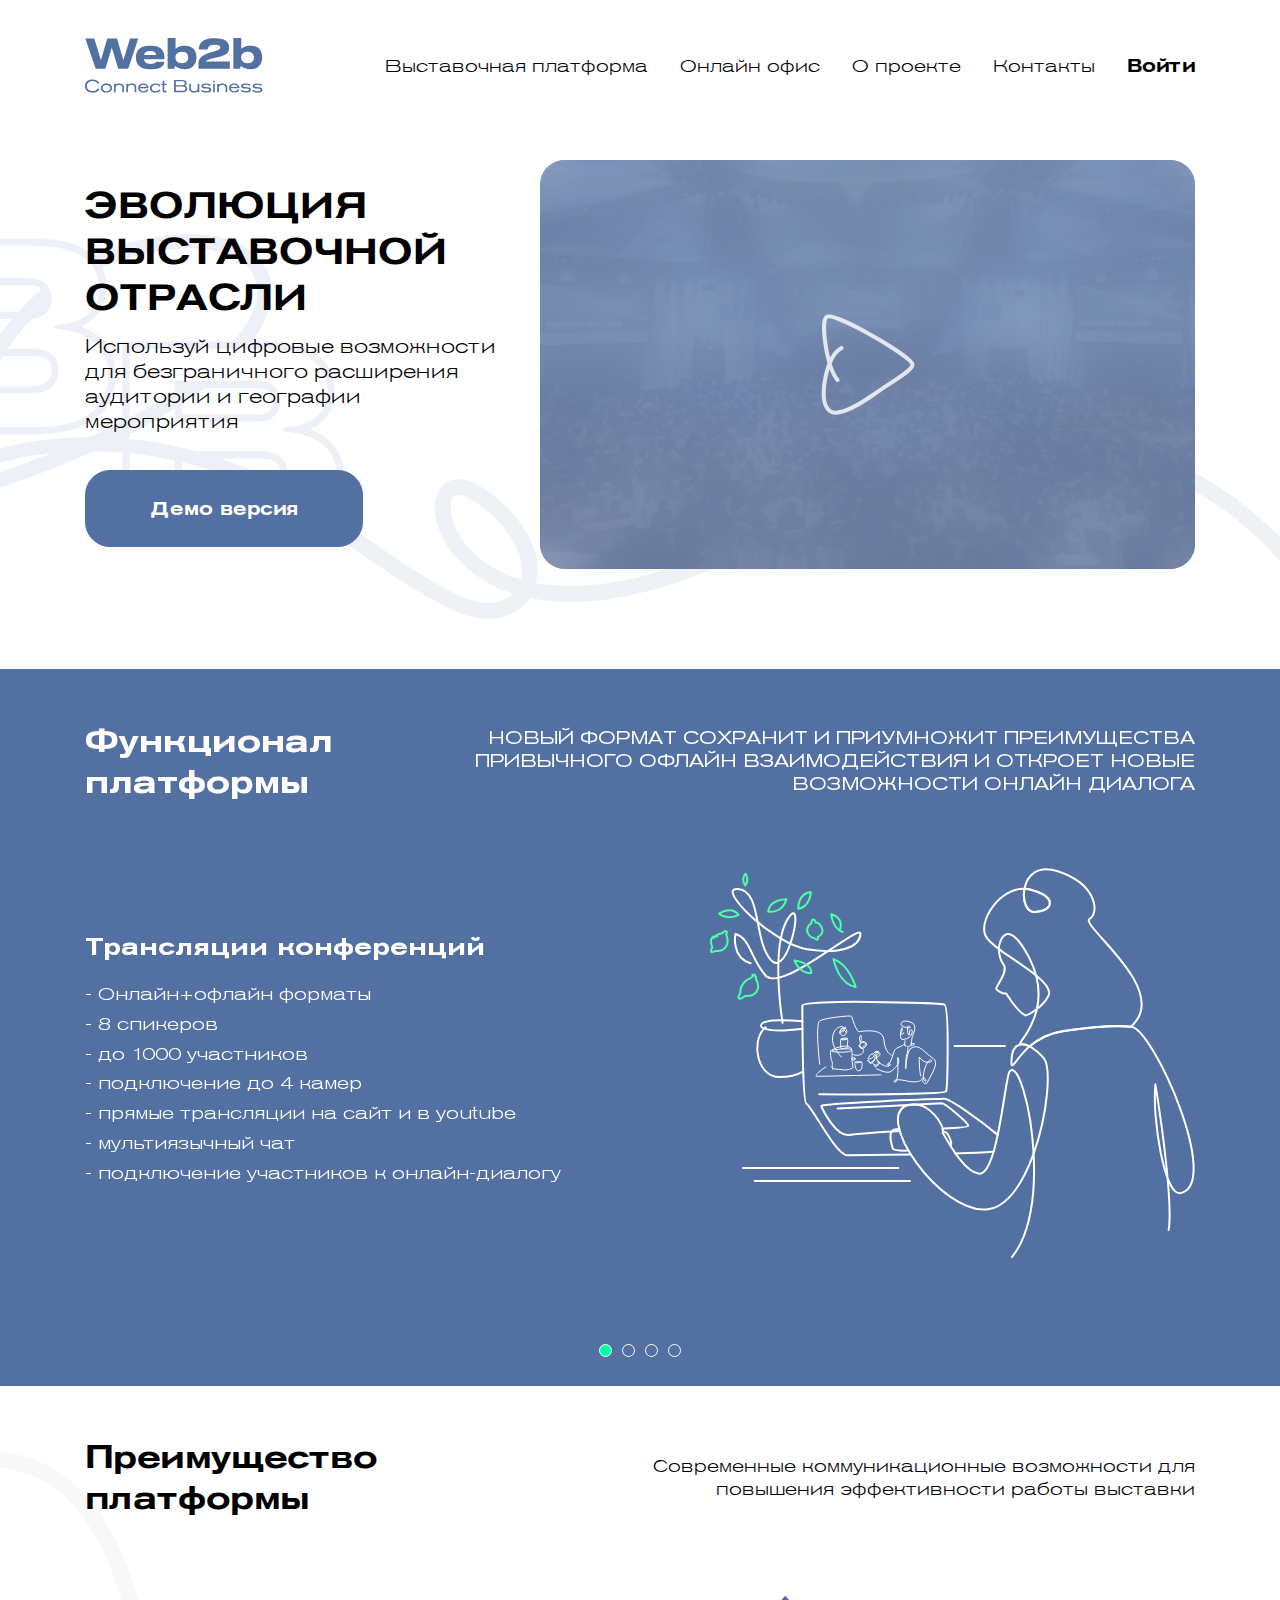
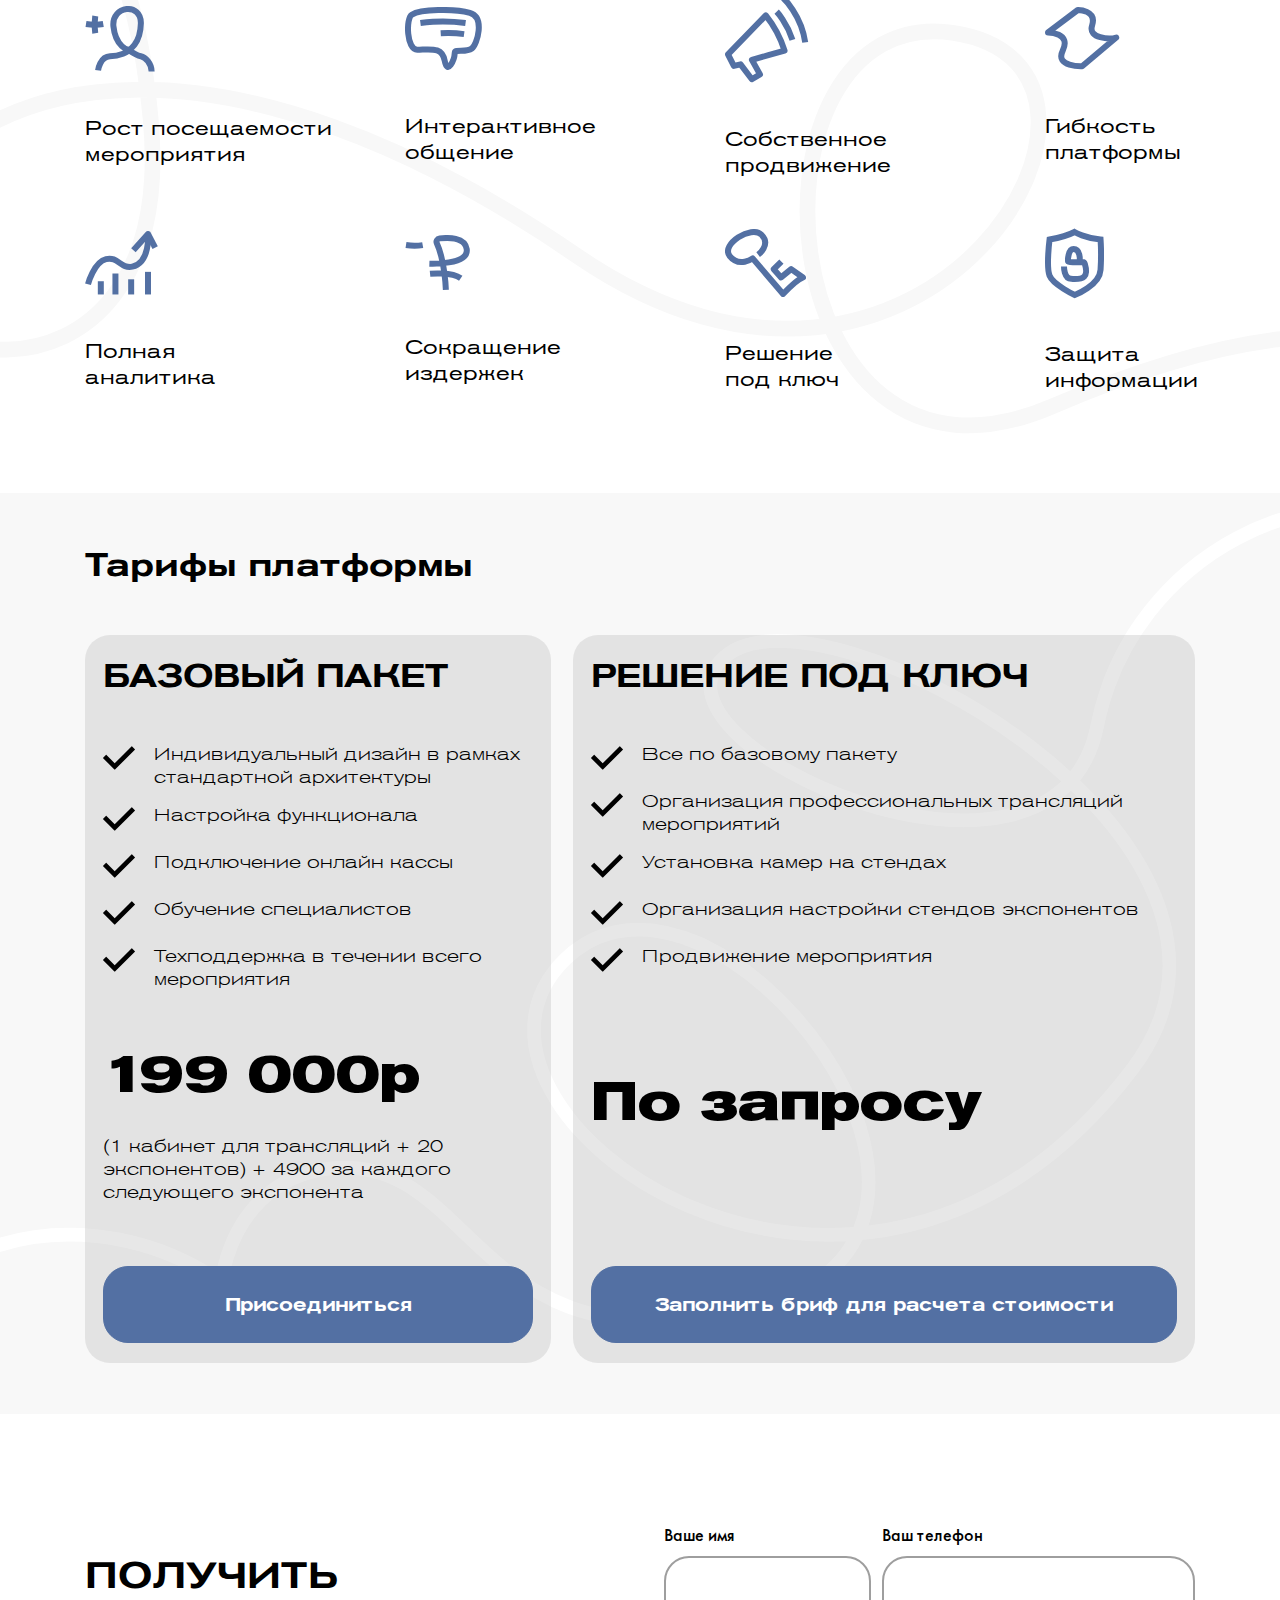
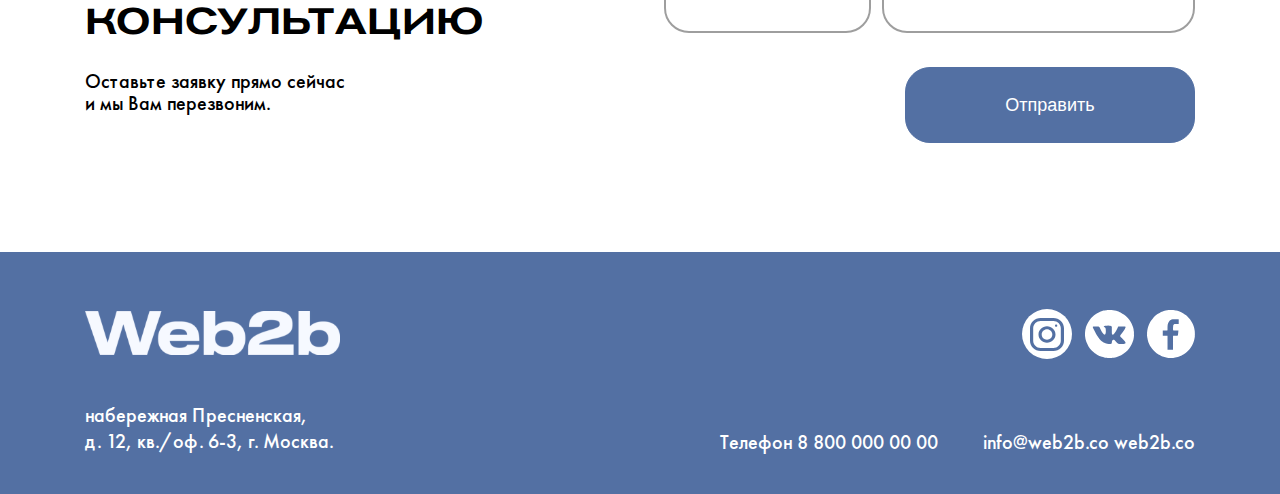
==== exhibition.html @ 4b8e8f15 "onlineoffice page is ready, only desktop" ====
<!doctype html>
<html lang="ru">

<head>
  <!-- Required meta tags -->
  <meta charset="utf-8">
  <meta name="viewport" content="width=device-width, initial-scale=1, shrink-to-fit=no">

  <!-- Slick -->
  <link rel="stylesheet" href="./css/include/slick.css">

  <!-- Styles -->
  <link rel="stylesheet" href="./css/styles.min.css">
  <title>Выставка</title>
</head>

<body>

  <header class="header">
    <div class="container">
      <div class="header__inner">
        <a href="/" class="logo__link">
          <img src="./img/logo.svg" alt="Web2b" class="logo">
        </a>
        <nav class="nav">
          <div class="nav__wrapper">
            <a href="#" class="nav__link">Выставочная платформа</a>
            <a href="#" class="nav__link">Онлайн офис</a>
            <a href="#" class="nav__link">О проекте</a>
            <a href="#" class="nav__link">Контакты</a>
            <a href="#" class="nav__link nav__link--enter"><b>Войти</b></a>
          </div>
        </nav>
      </div>
    </div>
  </header>

  <main>

    <section class="evolution">
      <div class="container">
        <div class="evolution__inner">
          <div class="evolution__content">
            <h1 class="evolution__title">ЭВОЛЮЦИЯ ВЫСТАВОЧНОЙ ОТРАСЛИ</h1>
            <p class="evolution__description">
              Используй цифровые возможности для безграничного расширения аудитории и географии мероприятия
            </p>
            <a href="#" class="evolution__btn">Демо версия</a>
          </div>
          <div class="evolution__video">
            <div class="video__wrapper">
              <!-- Для настоящего видео, задать класс video -->
              <div class="video">
                <!-- Заглушку удалить -->
                <img class="video__placeholder" src="./img/exhibition/video.jpg" alt="Video">
              </div>
              <div class="vedio__mask">
                <img src="./img/exhibition/play.svg" alt="Play" class="video__play">
              </div>
            </div>
          </div>
        </div>
      </div>
    </section>

    <section class="functions">
      <div class="container">
        <div class="slider">
          <div class="slider__wrapper" id="sliderFunctions">
            <div class="slider__item">
              <div class="slider__top">
                <h2 class="slider__title">Функционал платформы</h2>
                <p class="slider__description">
                  НОВЫЙ ФОРМАТ СОХРАНИТ И ПРИУМНОЖИТ ПРЕИМУЩЕСТВА ПРИВЫЧНОГО ОФЛАЙН ВЗАИМОДЕЙСТВИЯ И ОТКРОЕТ НОВЫЕ
                  ВОЗМОЖНОСТИ ОНЛАЙН ДИАЛОГА
                </p>
              </div>
              <div class="slider__bot">
                <div class="slider__content">
                  <h3 class="slider__subtitle">Трансляции конференций</h3>
                  <ul class="slider__list">
                    <li class="slider__list__item">- Онлайн+офлайн форматы</li>
                    <li class="slider__list__item">- 8 спикеров</li>
                    <li class="slider__list__item">- до 1000 участников</li>
                    <li class="slider__list__item">- подключение до 4 камер</li>
                    <li class="slider__list__item">- прямые трансляции на сайт и в youtube</li>
                    <li class="slider__list__item">- мультиязычный чат</li>
                    <li class="slider__list__item">- подключение участников к онлайн-диалогу</li>
                  </ul>
                </div>
                <img src="./img/exhibition/slider/1.svg" alt="Img" class="slider__img">
              </div>
            </div>

            <div class="slider__item">
              <div class="slider__top">
                <h2 class="slider__title">Функционал платформы</h2>
                <p class="slider__description">
                  НОВЫЙ ФОРМАТ СОХРАНИТ И ПРИУМНОЖИТ ПРЕИМУЩЕСТВА ПРИВЫЧНОГО ОФЛАЙН ВЗАИМОДЕЙСТВИЯ И ОТКРОЕТ НОВЫЕ
                  ВОЗМОЖНОСТИ ОНЛАЙН ДИАЛОГА
                </p>
              </div>
              <div class="slider__bot">
                <div class="slider__content">
                  <h3 class="slider__subtitle">Личный кабинет организатора</h3>
                  <ul class="slider__list">
                    <li class="slider__list__item">- управление программой выставочных мероприятий</li>
                    <li class="slider__list__item">- управление стендами экспонентов</li>
                    <li class="slider__list__item">- управление рекламными блоками</li>
                    <li class="slider__list__item">- управление трансляциями</li>
                    <li class="slider__list__item">- аналитика посещений</li>
                  </ul>
                </div>
                <img src="./img/exhibition/slider/2.svg" alt="Img" class="slider__img">
              </div>
            </div>

            <div class="slider__item">
              <div class="slider__top">
                <h2 class="slider__title">Функционал платформы</h2>
                <p class="slider__description">
                  НОВЫЙ ФОРМАТ СОХРАНИТ И ПРИУМНОЖИТ ПРЕИМУЩЕСТВА ПРИВЫЧНОГО ОФЛАЙН ВЗАИМОДЕЙСТВИЯ И ОТКРОЕТ НОВЫЕ
                  ВОЗМОЖНОСТИ ОНЛАЙН ДИАЛОГА
                </p>
              </div>
              <div class="slider__bot">
                <div class="slider__content">
                  <h3 class="slider__subtitle">Онлайн магазин экспонента</h3>
                  <ul class="slider__list">
                    <li class="slider__list__item">- ЭДО</li>
                    <li class="slider__list__item">- удобная загрузка каталогов</li>
                    <li class="slider__list__item">- В2В кабинет продавца и покупателя</li>
                  </ul>
                </div>
                <img src="./img/exhibition/slider/3.svg" alt="Img" class="slider__img">
              </div>
            </div>

            <div class="slider__item">
              <div class="slider__top">
                <h2 class="slider__title">Функционал платформы</h2>
                <p class="slider__description">
                  НОВЫЙ ФОРМАТ СОХРАНИТ И ПРИУМНОЖИТ ПРЕИМУЩЕСТВА ПРИВЫЧНОГО ОФЛАЙН ВЗАИМОДЕЙСТВИЯ И ОТКРОЕТ НОВЫЕ
                  ВОЗМОЖНОСТИ ОНЛАЙН ДИАЛОГА
                </p>
              </div>
              <div class="slider__bot">
                <div class="slider__content">
                  <h3 class="slider__subtitle">Трансляции конференций</h3>
                  <ul class="slider__list">
                    <li class="slider__list__item">- видео/аудио звонки до 5 человек одновременно</li>
                    <li class="slider__list__item">- онлайн переговорная до 25 человек</li>
                    <li class="slider__list__item">- подключение до 8 IP-камер на стенд</li>
                    <li class="slider__list__item">- каталог продукции</li>
                    <li class="slider__list__item">- мультиязычный чат</li>
                  </ul>
                </div>
                <img src="./img/exhibition/slider/4.svg" alt="Img" class="slider__img">
              </div>
            </div>
          </div>
          <div class="slider__nav">
            <div class="slider__nav__wrapper" id="navFunctions">
              <div class="slider__nav__item">
                <span></span>
              </div>
              <div class="slider__nav__item">
                <span></span>
              </div>
              <div class="slider__nav__item">
                <span></span>
              </div>
              <div class="slider__nav__item">
                <span></span>
              </div>
            </div>
          </div>
        </div>
      </div>
    </section>

    <section class="benefits">
      <div class="container">
        <div class="benefits__top">
          <h2 class="benefits__title">Преимущество<br> платформы</h2>
          <div class="benefits__subtitle">
            Современные коммуникационные возможности для <br>повышения эффективности работы выставки
          </div>
        </div>
        <div class="benefits__inner">
          <div class="benefits__item">
            <img src="./img/exhibition/benefits/1.svg" alt="Benefit" class="benefits__img">
            <h4 class="benefits__name">Рост посещаемости<br> мероприятия</h4>
          </div>
          <div class="benefits__item">
            <img src="./img/exhibition/benefits/2.svg" alt="Benefit" class="benefits__img">
            <h4 class="benefits__name">Интерактивное<br> общение</h4>
          </div>
          <div class="benefits__item">
            <img src="./img/exhibition/benefits/3.svg" alt="Benefit" class="benefits__img">
            <h4 class="benefits__name">Собственное<br> продвижение</h4>
          </div>
          <div class="benefits__item">
            <img src="./img/exhibition/benefits/4.svg" alt="Benefit" class="benefits__img">
            <h4 class="benefits__name">Гибкость<br>
              платформы</h4>
          </div>
          <div class="benefits__item">
            <img src="./img/exhibition/benefits/5.svg" alt="Benefit" class="benefits__img">
            <h4 class="benefits__name">Полная<br>
              аналитика</h4>
          </div>
          <div class="benefits__item">
            <img src="./img/exhibition/benefits/6.svg" alt="Benefit" class="benefits__img">
            <h4 class="benefits__name">Сокращение<br> издержек</h4>
          </div>
          <div class="benefits__item">
            <img src="./img/exhibition/benefits/7.svg" alt="Benefit" class="benefits__img">
            <h4 class="benefits__name">Решение<br>
              под ключ</h4>
          </div>
          <div class="benefits__item">
            <img src="./img/exhibition/benefits/8.svg" alt="Benefit" class="benefits__img">
            <h4 class="benefits__name">Защита<br>
              информации</h4>
          </div>
        </div>
      </div>
    </section>

    <section class="tarifs">
      <div class="container">
        <h2 class="tarifs__title">Тарифы платформы</h2>
        <div class="tarifs__inner">
          <div class="tarifs__item">
            <div class="tarifs__item__wrapper">
              <h4 class="tarifs__item__title">БАЗОВЫЙ ПАКЕТ</h4>
              <ul class="tarifs__list">
                <li class="tarifs__list__item">
                  <img src="./img/exhibition/ok.svg" alt="Include" class="tarifs__ok">
                  <span class="tarifs__list__text">Индивидуальный дизайн в рамках стандартной архитектуры</span>
                </li>

                <li class="tarifs__list__item">
                  <img src="./img/exhibition/ok.svg" alt="Include" class="tarifs__ok">
                  <span class="tarifs__list__text">Настройка функционала</span>
                </li>

                <li class="tarifs__list__item">
                  <img src="./img/exhibition/ok.svg" alt="Include" class="tarifs__ok">
                  <span class="tarifs__list__text">Подключение онлайн кассы</span>
                </li>

                <li class="tarifs__list__item">
                  <img src="./img/exhibition/ok.svg" alt="Include" class="tarifs__ok">
                  <span class="tarifs__list__text">Обучение специалистов</span>
                </li>

                <li class="tarifs__list__item">
                  <img src="./img/exhibition/ok.svg" alt="Include" class="tarifs__ok">
                  <span class="tarifs__list__text">Техподдержка в течении всего мероприятия</span>
                </li>
              </ul>
              <div class="tarifs__price">199 000р</div>
              <div class="tarifs__description">(1 кабинет для трансляций + 20 экспонентов) + 4900 за каждого следующего
                экспонента</div>
            </div>
            <a href="#" class="tarifs__btn">Присоединиться</a>
          </div>

          <div class="tarifs__item tarifs__item--big">
            <div class="tarifs__item__wrapper">
              <h4 class="tarifs__item__title">РЕШЕНИЕ ПОД КЛЮЧ</h4>
              <ul class="tarifs__list">
                <li class="tarifs__list__item">
                  <img src="./img/exhibition/ok.svg" alt="Include" class="tarifs__ok">
                  <span class="tarifs__list__text">Все по базовому пакету</span>
                </li>

                <li class="tarifs__list__item">
                  <img src="./img/exhibition/ok.svg" alt="Include" class="tarifs__ok">
                  <span class="tarifs__list__text">Организация профессиональных трансляций мероприятий</span>
                </li>

                <li class="tarifs__list__item">
                  <img src="./img/exhibition/ok.svg" alt="Include" class="tarifs__ok">
                  <span class="tarifs__list__text">Установка камер на стендах</span>
                </li>

                <li class="tarifs__list__item">
                  <img src="./img/exhibition/ok.svg" alt="Include" class="tarifs__ok">
                  <span class="tarifs__list__text">Организация настройки стендов экспонентов</span>
                </li>

                <li class="tarifs__list__item">
                  <img src="./img/exhibition/ok.svg" alt="Include" class="tarifs__ok">
                  <span class="tarifs__list__text">Продвижение мероприятия</span>
                </li>
              </ul>
              <div class="tarifs__price">По запросу</div>
            </div>
            <a href="#" class="tarifs__btn">Заполнить бриф для расчета стоимости</a>
          </div>
        </div>
      </div>
    </section>

    <section class="help">
      <div class="container">
        <form class="form__radio" name="form__radio" id="form__radio">
          <div class="help__inner">
            <div class="help__content">
              <h2 class="help__title">Получить консультацию</h2>
              <p class="help__description">
                Оставьте заявку прямо сейчас<br>
                и мы Вам перезвоним.
              </p>
            </div>
            <div class="form__wrapper">
              <div class="form__fields">
                <div class="form__item">
                  <label for="name" class="form__label">Ваше имя</label>
                  <input id="name" type="text" class="form__input" required>
                </div>
                <div class="form__item">
                  <label for="phone" class="form__label">Ваш телефон</label>
                  <input id="phone" type="tel" class="form__input" required>
                </div>
              </div>
              <button class="form__btn" type="submit">Отправить</button>
            </div>
          </div>
        </form>
      </div>
    </section>
  </main>

  <footer class="footer">
    <div class="container">
      <div class="footer__inner">
        <div class="footer__left">
          <a href="/" class="logo__link">
            <img src="./img/logo-white.svg" alt="Web2b" class="logo">
          </a>
          <p class="footer__address">
            набережная Пресненская,<br>
            д. 12,
            кв./оф. 6-3, г. Москва.
          </p>
        </div>
        <div class="footer__right">
          <div class="social">
            <a href="#" class="social__item">
              <img src="./img/instagram.svg" alt="instagram">
            </a>
            <a href="#" class="social__item">
              <img src="./img/vk.svg" alt="vkontakte">
            </a>
            <a href="#" class="social__item">
              <img src="./img/fa.svg" alt="facebook">
            </a>
          </div>
          <div class="footer__contacts">
            <div class="footer__phone">
              Телефон 8 800 000 00 00
            </div>
            <div class="footer__email">
              info@web2b.co
              web2b.co
            </div>
          </div>
        </div>
      </div>
    </div>
  </footer>

  <!-- jQuery -->
  <script src="./js/include/jquery.min.js"></script>

  <!-- jQuery maskedinput -->
  <script src="./js/include/jquery.maskedinput.min.js"></script>

  <!-- Slick -->
  <script src="./js/include/slick.min.js"></script>

  <!-- Custom JS -->
  <script src="./js/scripts.min.js"></script>
</body>

</html>
---- css/styles.min.css ----
.evolution{padding-top:65px;padding-bottom:50px;background:url(../img/exhibition/evolution.svg) no-repeat right bottom}.evolution__inner{display:-webkit-box;display:-webkit-flex;display:-ms-flexbox;display:flex;-webkit-box-align:center;-webkit-align-items:center;-ms-flex-align:center;align-items:center;-webkit-box-pack:justify;-webkit-justify-content:space-between;-ms-flex-pack:justify;justify-content:space-between}.evolution__title{font-weight:500;font-size:36px;line-height:46px;margin-bottom:14px}.evolution__description{font-weight:300;font-size:20px;line-height:125.3%}.evolution__btn{display:-webkit-box;display:-webkit-flex;display:-ms-flexbox;display:flex;-webkit-box-align:center;-webkit-align-items:center;-ms-flex-align:center;align-items:center;-webkit-box-pack:center;-webkit-justify-content:center;-ms-flex-pack:center;justify-content:center;text-decoration:none;width:278px;height:77px;margin-top:36px;background:#5370a3;border-radius:25px;color:#fff;font-weight:500;font-size:18px;line-height:23px;cursor:pointer;border:1px solid #5370a3;-webkit-transition:all .2s linear;-o-transition:all .2s linear;transition:all .2s linear}.evolution__btn:hover{color:#5370a3;background:0 0}.evolution__content{width:39%}.evolution__video{width:59%;border-radius:25px}.video__wrapper{width:100%;height:409px;position:relative}.video{width:100%;height:100%;border-radius:25px}.vedio__mask{width:100%;height:100%;background:rgba(83,112,163,.2);-webkit-backdrop-filter:blur(26px);backdrop-filter:blur(26px);opacity:.8;border-radius:25px;position:absolute;left:0;top:0;display:-webkit-box;display:-webkit-flex;display:-ms-flexbox;display:flex;-webkit-box-align:center;-webkit-align-items:center;-ms-flex-align:center;align-items:center;-webkit-box-pack:center;-webkit-justify-content:center;-ms-flex-pack:center;justify-content:center;cursor:pointer}.vedio__mask:hover .video__play{opacity:.7}.video__play{-webkit-transition:all .2s linear;-o-transition:all .2s linear;transition:all .2s linear}.video__placeholder{width:100%;height:100%}.functions{margin-top:50px;background:#5370a3;padding-top:51px;padding-bottom:29px;color:#fff}.slider__top{display:-webkit-box;display:-webkit-flex;display:-ms-flexbox;display:flex;-webkit-box-align:center;-webkit-align-items:center;-ms-flex-align:center;align-items:center;-webkit-box-pack:justify;-webkit-justify-content:space-between;-ms-flex-pack:justify;justify-content:space-between}.slider__bot{margin-top:66px;display:-webkit-box;display:-webkit-flex;display:-ms-flexbox;display:flex;-webkit-box-align:center;-webkit-align-items:center;-ms-flex-align:center;align-items:center;-webkit-box-pack:justify;-webkit-justify-content:space-between;-ms-flex-pack:justify;justify-content:space-between}.slider__title{font-style:normal;font-weight:500;font-size:32px;line-height:41px;width:35%}.slider__description{font-weight:400;font-size:18px;line-height:23px;text-align:right;text-align:right;width:65%}.slider__subtitle{font-style:normal;font-weight:500;font-size:24px;line-height:31px;margin-bottom:25px}.slider__list__item{font-weight:300;font-size:18px;line-height:82.9%;margin-bottom:15px}.slider__nav{margin-top:7px;z-index:3;bottom:15px;left:50%}.slider__nav__wrapper{display:-webkit-box;display:-webkit-flex;display:-ms-flexbox;display:flex;-webkit-box-align:center;-webkit-align-items:center;-ms-flex-align:center;align-items:center;-webkit-box-pack:center;-webkit-justify-content:center;-ms-flex-pack:center;justify-content:center}.slider__nav__item{display:block;width:13px;height:13px;max-width:13px;max-height:13px;background:0 0;border:1px solid #fff;border-radius:50%;margin:0 5px;cursor:pointer;position:relative}.slider__nav__item span{display:none}.slider__nav__item.slick-current{background:#00ffa2;overflow:visible;position:relative}.slider__text{color:#00ffa2;font-weight:500;font-size:14px;line-height:18px;margin-bottom:8px}.benefits{padding:50px 0;background:url(../img/exhibition/benefits__bg.svg) no-repeat center;background-size:cover}.benefits__top{display:-webkit-box;display:-webkit-flex;display:-ms-flexbox;display:flex;-webkit-box-align:center;-webkit-align-items:center;-ms-flex-align:center;align-items:center;-webkit-box-pack:justify;-webkit-justify-content:space-between;-ms-flex-pack:justify;justify-content:space-between;width:100%;margin-bottom:77px}.benefits__title{font-weight:500;font-size:32px;line-height:41px}.benefits__subtitle{font-style:normal;font-weight:300;font-size:18px;line-height:23px;text-align:right}.benefits__inner{display:-webkit-box;display:-webkit-flex;display:-ms-flexbox;display:flex;-webkit-box-align:center;-webkit-align-items:center;-ms-flex-align:center;align-items:center;-webkit-box-pack:justify;-webkit-justify-content:space-between;-ms-flex-pack:justify;justify-content:space-between;-webkit-flex-wrap:wrap;-ms-flex-wrap:wrap;flex-wrap:wrap}.benefits__item{margin-bottom:50px;width:25%}.benefits__item:nth-child(12),.benefits__item:nth-child(4),.benefits__item:nth-child(8){width:150px}.benefits__name{margin-top:41px;font-style:normal;font-weight:400;font-size:20px;line-height:26px}.tarifs{padding:51px 0;background:#f8f8f8 url(../img/exhibition/tarifs.svg) no-repeat center;background-size:cover}.tarifs__title{font-weight:500;font-size:32px;line-height:41px;margin-bottom:50px}.tarifs__inner{display:-webkit-box;display:-webkit-flex;display:-ms-flexbox;display:flex;-webkit-box-align:center;-webkit-align-items:center;-ms-flex-align:center;align-items:center;-webkit-box-pack:justify;-webkit-justify-content:space-between;-ms-flex-pack:justify;justify-content:space-between}.tarifs__item{background:rgba(196,196,196,.4);border-radius:25px;padding:20px 18px;width:42%;height:728px;position:relative;display:-webkit-box;display:-webkit-flex;display:-ms-flexbox;display:flex;-webkit-box-orient:vertical;-webkit-box-direction:normal;-webkit-flex-direction:column;-ms-flex-direction:column;flex-direction:column;-webkit-box-pack:justify;-webkit-justify-content:space-between;-ms-flex-pack:justify;justify-content:space-between}.tarifs__item--big{width:56%}.tarifs__item--big .tarifs__price{margin-top:92px}.tarifs__item__title{font-style:normal;font-weight:500;font-size:32px;line-height:41px;margin-bottom:46px}.tarifs__list__item{font-weight:300;font-size:18px;line-height:23px;margin-bottom:15px;display:-webkit-box;display:-webkit-flex;display:-ms-flexbox;display:flex;-webkit-box-align:start;-webkit-align-items:flex-start;-ms-flex-align:start;align-items:flex-start;-webkit-box-pack:start;-webkit-justify-content:flex-start;-ms-flex-pack:start;justify-content:flex-start}.tarifs__list__item:last-child{margin-bottom:0}.tarifs__ok{margin-right:19px}.tarifs__price{font-style:normal;font-weight:700;font-size:52px;line-height:67px;margin-top:50px}.tarifs__description{font-style:normal;font-weight:300;font-size:18px;line-height:23px;margin-top:27px}.tarifs__btn{display:-webkit-box;display:-webkit-flex;display:-ms-flexbox;display:flex;-webkit-box-align:center;-webkit-align-items:center;-ms-flex-align:center;align-items:center;-webkit-box-pack:center;-webkit-justify-content:center;-ms-flex-pack:center;justify-content:center;text-decoration:none;width:100%;height:77px;background:#5370a3;border-radius:25px;color:#fff;font-weight:500;font-size:18px;line-height:23px;cursor:pointer;border:1px solid #5370a3;-webkit-transition:all .2s linear;-o-transition:all .2s linear;transition:all .2s linear}.tarifs__btn:hover{color:#5370a3;background:0 0}.cost{padding-top:68px;padding-bottom:87px;background:#f8f8f8 url(../img/exhibition/cost.svg) no-repeat center;background-size:cover}.cost__title{font-weight:500;font-size:32px;line-height:41px;margin-bottom:66px;text-align:center}.cost__top{display:-webkit-box;display:-webkit-flex;display:-ms-flexbox;display:flex;-webkit-box-align:center;-webkit-align-items:center;-ms-flex-align:center;align-items:center;-webkit-box-pack:center;-webkit-justify-content:center;-ms-flex-pack:center;justify-content:center;margin-bottom:86px}.cost__top__wrapper{display:-webkit-box;display:-webkit-flex;display:-ms-flexbox;display:flex;-webkit-box-align:center;-webkit-align-items:center;-ms-flex-align:center;align-items:center;-webkit-box-pack:center;-webkit-justify-content:center;-ms-flex-pack:center;justify-content:center}.cost__top__btn{border:none;border-radius:25px;height:62px;width:350px;font-style:normal;font-weight:500;font-size:18px;line-height:23px;text-align:center;outline:0;cursor:pointer;-webkit-transition:all .2s linear;-o-transition:all .2s linear;transition:all .2s linear;margin:0 15px}.cost__top__btn.active,.cost__top__btn:hover{color:#fff;background:#5370a3}.cost__wrapper{display:-webkit-box;display:-webkit-flex;display:-ms-flexbox;display:flex;-webkit-box-align:start;-webkit-align-items:flex-start;-ms-flex-align:start;align-items:flex-start;-webkit-box-pack:justify;-webkit-justify-content:space-between;-ms-flex-pack:justify;justify-content:space-between}.cost__item{background:rgba(196,196,196,.4);-webkit-backdrop-filter:blur(16px);backdrop-filter:blur(16px);border-radius:25px;padding:0 15px;text-align:center;width:32%;height:292px;display:-webkit-box;display:-webkit-flex;display:-ms-flexbox;display:flex;-webkit-box-align:center;-webkit-align-items:center;-ms-flex-align:center;align-items:center;-webkit-box-pack:center;-webkit-justify-content:center;-ms-flex-pack:center;justify-content:center}.cost__item--best{background:rgba(83,112,163,.4);color:#fff}.cost__item--best .cost__text{margin-bottom:18px}.cost__item--best .cost__suptitle{margin-bottom:18px}.cost__item--best .cost__item__title{margin-bottom:20px}.cost__item--best .cost__btn{background:#00ffa2;color:#5370a3}.cost__item__wrapper{width:100%}.cost__suptitle{font-weight:500;font-size:32px;line-height:41px;margin-bottom:34px}.cost__item__title{font-weight:700;font-size:32px;line-height:41px;margin-bottom:39px}.cost__btn{display:-webkit-box;display:-webkit-flex;display:-ms-flexbox;display:flex;-webkit-box-align:center;-webkit-align-items:center;-ms-flex-align:center;align-items:center;-webkit-box-pack:center;-webkit-justify-content:center;-ms-flex-pack:center;justify-content:center;width:100%;text-align:center;height:77px;background:#5370a3;color:#fff;font-weight:500;font-size:18px;line-height:23px;border-radius:25px;text-decoration:none;-webkit-transition:all .2s ease;-o-transition:all .2s ease;transition:all .2s ease}.cost__btn:hover{opacity:.7}.cost__wrapper{display:none}.cost__wrapper.active{display:-webkit-box;display:-webkit-flex;display:-ms-flexbox;display:flex}.evolution{padding-top:65px;padding-bottom:50px;background:url(../img/exhibition/evolution.svg) no-repeat right bottom}.evolution__inner{display:-webkit-box;display:-webkit-flex;display:-ms-flexbox;display:flex;-webkit-box-align:center;-webkit-align-items:center;-ms-flex-align:center;align-items:center;-webkit-box-pack:justify;-webkit-justify-content:space-between;-ms-flex-pack:justify;justify-content:space-between}.evolution__title{font-weight:500;font-size:36px;line-height:46px;margin-bottom:14px}.evolution__description{font-weight:300;font-size:20px;line-height:125.3%}.evolution__btn{display:-webkit-box;display:-webkit-flex;display:-ms-flexbox;display:flex;-webkit-box-align:center;-webkit-align-items:center;-ms-flex-align:center;align-items:center;-webkit-box-pack:center;-webkit-justify-content:center;-ms-flex-pack:center;justify-content:center;text-decoration:none;width:278px;height:77px;margin-top:36px;background:#5370a3;border-radius:25px;color:#fff;font-weight:500;font-size:18px;line-height:23px;cursor:pointer;border:1px solid #5370a3;-webkit-transition:all .2s linear;-o-transition:all .2s linear;transition:all .2s linear}.evolution__btn:hover{color:#5370a3;background:0 0}.evolution__content{width:39%}.evolution__video{width:59%;border-radius:25px}.video__wrapper{width:100%;height:409px;position:relative}.video{width:100%;height:100%;border-radius:25px}.vedio__mask{width:100%;height:100%;background:rgba(83,112,163,.2);-webkit-backdrop-filter:blur(26px);backdrop-filter:blur(26px);opacity:.8;border-radius:25px;position:absolute;left:0;top:0;display:-webkit-box;display:-webkit-flex;display:-ms-flexbox;display:flex;-webkit-box-align:center;-webkit-align-items:center;-ms-flex-align:center;align-items:center;-webkit-box-pack:center;-webkit-justify-content:center;-ms-flex-pack:center;justify-content:center;cursor:pointer}.vedio__mask:hover .video__play{opacity:.7}.video__play{-webkit-transition:all .2s linear;-o-transition:all .2s linear;transition:all .2s linear}.video__placeholder{width:100%;height:100%}.functions{margin-top:50px;background:#5370a3;padding-top:51px;padding-bottom:29px;color:#fff}.slider__top{display:-webkit-box;display:-webkit-flex;display:-ms-flexbox;display:flex;-webkit-box-align:center;-webkit-align-items:center;-ms-flex-align:center;align-items:center;-webkit-box-pack:justify;-webkit-justify-content:space-between;-ms-flex-pack:justify;justify-content:space-between}.slider__bot{margin-top:66px;display:-webkit-box;display:-webkit-flex;display:-ms-flexbox;display:flex;-webkit-box-align:center;-webkit-align-items:center;-ms-flex-align:center;align-items:center;-webkit-box-pack:justify;-webkit-justify-content:space-between;-ms-flex-pack:justify;justify-content:space-between}.slider__title{font-style:normal;font-weight:500;font-size:32px;line-height:41px;width:35%}.slider__description{font-weight:400;font-size:18px;line-height:23px;text-align:right;text-align:right;width:65%}.slider__subtitle{font-style:normal;font-weight:500;font-size:24px;line-height:31px;margin-bottom:25px}.slider__list__item{font-weight:300;font-size:18px;line-height:82.9%;margin-bottom:15px}.slider__nav{margin-top:7px;z-index:3;bottom:15px;left:50%}.slider__nav__wrapper{display:-webkit-box;display:-webkit-flex;display:-ms-flexbox;display:flex;-webkit-box-align:center;-webkit-align-items:center;-ms-flex-align:center;align-items:center;-webkit-box-pack:center;-webkit-justify-content:center;-ms-flex-pack:center;justify-content:center}.slider__nav__item{display:block;width:13px;height:13px;max-width:13px;max-height:13px;background:0 0;border:1px solid #fff;border-radius:50%;margin:0 5px;cursor:pointer;position:relative}.slider__nav__item span{display:none}.slider__nav__item.slick-current{background:#00ffa2;overflow:visible;position:relative}.slider__text{color:#00ffa2;font-weight:500;font-size:14px;line-height:18px;margin-bottom:8px}.benefits{padding:50px 0;background:url(../img/exhibition/benefits__bg.svg) no-repeat center;background-size:cover}.benefits__top{display:-webkit-box;display:-webkit-flex;display:-ms-flexbox;display:flex;-webkit-box-align:center;-webkit-align-items:center;-ms-flex-align:center;align-items:center;-webkit-box-pack:justify;-webkit-justify-content:space-between;-ms-flex-pack:justify;justify-content:space-between;width:100%;margin-bottom:77px}.benefits__title{font-weight:500;font-size:32px;line-height:41px}.benefits__subtitle{font-style:normal;font-weight:300;font-size:18px;line-height:23px;text-align:right}.benefits__inner{display:-webkit-box;display:-webkit-flex;display:-ms-flexbox;display:flex;-webkit-box-align:center;-webkit-align-items:center;-ms-flex-align:center;align-items:center;-webkit-box-pack:justify;-webkit-justify-content:space-between;-ms-flex-pack:justify;justify-content:space-between;-webkit-flex-wrap:wrap;-ms-flex-wrap:wrap;flex-wrap:wrap}.benefits__item{margin-bottom:50px;width:25%}.benefits__item:nth-child(12),.benefits__item:nth-child(4),.benefits__item:nth-child(8){width:150px}.benefits__name{margin-top:41px;font-style:normal;font-weight:400;font-size:20px;line-height:26px}.tarifs{padding:51px 0;background:#f8f8f8 url(../img/exhibition/tarifs.svg) no-repeat center;background-size:cover}.tarifs__title{font-weight:500;font-size:32px;line-height:41px;margin-bottom:50px}.tarifs__inner{display:-webkit-box;display:-webkit-flex;display:-ms-flexbox;display:flex;-webkit-box-align:center;-webkit-align-items:center;-ms-flex-align:center;align-items:center;-webkit-box-pack:justify;-webkit-justify-content:space-between;-ms-flex-pack:justify;justify-content:space-between}.tarifs__item{background:rgba(196,196,196,.4);border-radius:25px;padding:20px 18px;width:42%;height:728px;position:relative;display:-webkit-box;display:-webkit-flex;display:-ms-flexbox;display:flex;-webkit-box-orient:vertical;-webkit-box-direction:normal;-webkit-flex-direction:column;-ms-flex-direction:column;flex-direction:column;-webkit-box-pack:justify;-webkit-justify-content:space-between;-ms-flex-pack:justify;justify-content:space-between}.tarifs__item--big{width:56%}.tarifs__item--big .tarifs__price{margin-top:92px}.tarifs__item__title{font-style:normal;font-weight:500;font-size:32px;line-height:41px;margin-bottom:46px}.tarifs__list__item{font-weight:300;font-size:18px;line-height:23px;margin-bottom:15px;display:-webkit-box;display:-webkit-flex;display:-ms-flexbox;display:flex;-webkit-box-align:start;-webkit-align-items:flex-start;-ms-flex-align:start;align-items:flex-start;-webkit-box-pack:start;-webkit-justify-content:flex-start;-ms-flex-pack:start;justify-content:flex-start}.tarifs__list__item:last-child{margin-bottom:0}.tarifs__ok{margin-right:19px}.tarifs__price{font-style:normal;font-weight:700;font-size:52px;line-height:67px;margin-top:50px}.tarifs__description{font-style:normal;font-weight:300;font-size:18px;line-height:23px;margin-top:27px}.tarifs__btn{display:-webkit-box;display:-webkit-flex;display:-ms-flexbox;display:flex;-webkit-box-align:center;-webkit-align-items:center;-ms-flex-align:center;align-items:center;-webkit-box-pack:center;-webkit-justify-content:center;-ms-flex-pack:center;justify-content:center;text-decoration:none;width:100%;height:77px;background:#5370a3;border-radius:25px;color:#fff;font-weight:500;font-size:18px;line-height:23px;cursor:pointer;border:1px solid #5370a3;-webkit-transition:all .2s linear;-o-transition:all .2s linear;transition:all .2s linear}.tarifs__btn:hover{color:#5370a3;background:0 0}.cost{padding-top:68px;padding-bottom:87px;background:#f8f8f8 url(../img/exhibition/cost.svg) no-repeat center;background-size:cover}.cost__title{font-weight:500;font-size:32px;line-height:41px;margin-bottom:66px;text-align:center}.cost__top{display:-webkit-box;display:-webkit-flex;display:-ms-flexbox;display:flex;-webkit-box-align:center;-webkit-align-items:center;-ms-flex-align:center;align-items:center;-webkit-box-pack:center;-webkit-justify-content:center;-ms-flex-pack:center;justify-content:center;margin-bottom:86px}.cost__top__wrapper{display:-webkit-box;display:-webkit-flex;display:-ms-flexbox;display:flex;-webkit-box-align:center;-webkit-align-items:center;-ms-flex-align:center;align-items:center;-webkit-box-pack:center;-webkit-justify-content:center;-ms-flex-pack:center;justify-content:center}.cost__top__btn{border:none;border-radius:25px;height:62px;width:350px;font-style:normal;font-weight:500;font-size:18px;line-height:23px;text-align:center;outline:0;cursor:pointer;-webkit-transition:all .2s linear;-o-transition:all .2s linear;transition:all .2s linear;margin:0 15px}.cost__top__btn.active,.cost__top__btn:hover{color:#fff;background:#5370a3}.cost__wrapper{display:-webkit-box;display:-webkit-flex;display:-ms-flexbox;display:flex;-webkit-box-align:start;-webkit-align-items:flex-start;-ms-flex-align:start;align-items:flex-start;-webkit-box-pack:justify;-webkit-justify-content:space-between;-ms-flex-pack:justify;justify-content:space-between}.cost__item{background:rgba(196,196,196,.4);-webkit-backdrop-filter:blur(16px);backdrop-filter:blur(16px);border-radius:25px;padding:0 15px;text-align:center;width:32%;height:292px;display:-webkit-box;display:-webkit-flex;display:-ms-flexbox;display:flex;-webkit-box-align:center;-webkit-align-items:center;-ms-flex-align:center;align-items:center;-webkit-box-pack:center;-webkit-justify-content:center;-ms-flex-pack:center;justify-content:center}.cost__item--best{background:rgba(83,112,163,.4);color:#fff}.cost__item--best .cost__text{margin-bottom:18px}.cost__item--best .cost__suptitle{margin-bottom:18px}.cost__item--best .cost__item__title{margin-bottom:20px}.cost__item--best .cost__btn{background:#00ffa2;color:#5370a3}.cost__item__wrapper{width:100%}.cost__suptitle{font-weight:500;font-size:32px;line-height:41px;margin-bottom:34px}.cost__item__title{font-weight:700;font-size:32px;line-height:41px;margin-bottom:39px}.cost__btn{display:-webkit-box;display:-webkit-flex;display:-ms-flexbox;display:flex;-webkit-box-align:center;-webkit-align-items:center;-ms-flex-align:center;align-items:center;-webkit-box-pack:center;-webkit-justify-content:center;-ms-flex-pack:center;justify-content:center;width:100%;text-align:center;height:77px;background:#5370a3;color:#fff;font-weight:500;font-size:18px;line-height:23px;border-radius:25px;text-decoration:none;-webkit-transition:all .2s ease;-o-transition:all .2s ease;transition:all .2s ease}.cost__btn:hover{opacity:.7}.cost__wrapper{display:none}.cost__wrapper.active{display:-webkit-box;display:-webkit-flex;display:-ms-flexbox;display:flex}*{-webkit-box-sizing:border-box;box-sizing:border-box}a,abbr,acronym,address,applet,article,aside,audio,b,big,blockquote,body,canvas,caption,center,cite,code,dd,del,details,dfn,div,dl,dt,em,embed,fieldset,figcaption,figure,footer,form,h1,h2,h3,h4,h5,h6,header,hgroup,html,i,iframe,img,ins,kbd,label,legend,li,mark,menu,nav,object,ol,output,p,pre,q,ruby,s,samp,section,small,span,strike,strong,sub,summary,sup,table,tbody,td,tfoot,th,thead,time,tr,tt,u,ul,var,video{margin:0;padding:0;border:0;font-size:100%;font:inherit;vertical-align:baseline}article,aside,details,figcaption,figure,footer,header,hgroup,menu,nav,section{display:block}body{line-height:1}ol,ul{list-style:none}blockquote,q{quotes:none}blockquote:after,blockquote:before,q:after,q:before{content:"";content:none}table{border-collapse:collapse;border-spacing:0}html{overflow-x:hidden}body{font-family:"Akzidenz-Grotesk Pro";font-weight:300;font-size:18px;line-height:82.9%;color:#000;position:relative;overflow-x:hidden;min-width:320px;-webkit-box-sizing:border-box;box-sizing:border-box}img{max-width:100%}.no-xl{display:none}.xl{display:inline-block}.slick-slide{outline:0}.container{width:100%;max-width:1140px;margin:0 auto;padding:0 15px}.header{padding-top:38px}.header__inner{display:-webkit-box;display:-webkit-flex;display:-ms-flexbox;display:flex;-webkit-box-align:center;-webkit-align-items:center;-ms-flex-align:center;align-items:center;-webkit-box-pack:justify;-webkit-justify-content:space-between;-ms-flex-pack:justify;justify-content:space-between}.logo__link{-webkit-transition:all .2s linear;-o-transition:all .2s linear;transition:all .2s linear}.logo__link:hover{opacity:.7}.nav__wrapper{display:-webkit-box;display:-webkit-flex;display:-ms-flexbox;display:flex;-webkit-box-align:center;-webkit-align-items:center;-ms-flex-align:center;align-items:center;-webkit-box-pack:end;-webkit-justify-content:flex-end;-ms-flex-pack:end;justify-content:flex-end}.nav__link{display:inline-block;margin-left:32px;text-decoration:none;color:#000;border-bottom:1px solid transparent;-webkit-transition:all .2s linear;-o-transition:all .2s linear;transition:all .2s linear}.nav__link:hover{border-color:#000}.nav__link:first-child{margin-left:0}.nav__link--enter{font-weight:500}.nav__link--enter:hover{border-color:transparent;opacity:.7}.intro{padding-top:123px;height:575px}.intro .container{position:relative}.intro__tail{position:absolute;right:-135px;bottom:-80px}.intro__inner{display:-webkit-box;display:-webkit-flex;display:-ms-flexbox;display:flex;-webkit-box-align:center;-webkit-align-items:center;-ms-flex-align:center;align-items:center;-webkit-box-pack:justify;-webkit-justify-content:space-between;-ms-flex-pack:justify;justify-content:space-between}.intro__title{font-style:normal;font-weight:500;font-size:46px;line-height:105.8%}.capa{background:#5370a3 url(../img/main/capa.svg) no-repeat center;background-size:cover;padding-top:152px;padding-bottom:72px;position:relative}.capa__inner{display:-webkit-box;display:-webkit-flex;display:-ms-flexbox;display:flex;-webkit-box-align:center;-webkit-align-items:center;-ms-flex-align:center;align-items:center;-webkit-box-pack:justify;-webkit-justify-content:space-between;-ms-flex-pack:justify;justify-content:space-between}.capa__item:last-child{text-align:right}.capa__item:last-child .capa__title{text-align:right}.capa__suptitle{font-style:normal;font-weight:400;font-size:24px;line-height:31px;color:#fff;margin-bottom:18px}.capa__title{font-style:normal;font-weight:500;font-size:28px;line-height:36px;color:#fff;margin-bottom:45px}.capa__btn{-webkit-transition:all .2s linear;-o-transition:all .2s linear;transition:all .2s linear;display:inline-block;font-weight:500;font-size:24px;line-height:31px;color:#5370a3;background:#00ffa2;text-decoration:none;border:1px solid #00ffa2;border-radius:25px;padding:13px 31px;z-index:4}.capa__btn:hover{color:#00ffa2;background:0 0}.about{height:790px;background:url(../img/main/about__bg.svg) no-repeat center;background-size:cover;display:-webkit-box;display:-webkit-flex;display:-ms-flexbox;display:flex;-webkit-box-align:center;-webkit-align-items:center;-ms-flex-align:center;align-items:center;-webkit-box-pack:center;-webkit-justify-content:center;-ms-flex-pack:center;justify-content:center}.about__inner{display:-webkit-box;display:-webkit-flex;display:-ms-flexbox;display:flex;-webkit-box-align:center;-webkit-align-items:center;-ms-flex-align:center;align-items:center;-webkit-box-pack:justify;-webkit-justify-content:space-between;-ms-flex-pack:justify;justify-content:space-between}.about__title{font-weight:500;font-size:36px;line-height:46px;margin-bottom:40px}.about__text{font-family:"Futura PT";font-style:normal;font-weight:400;font-size:18px;line-height:108%}.about__text--hidden{display:none;margin-top:25px}.about__text--hidden.active{display:block}.about__showmore{display:inline-block;margin-top:44px;color:#c4c4c4;font-weight:500;font-size:24px;line-height:31px;text-decoration:none;border-bottom:1px solid transparent;-webkit-transition:all .2s linear;-o-transition:all .2s linear;transition:all .2s linear}.about__showmore:hover{border-color:#c4c4c4}.about__content{width:45%}.about__img{width:50%}.news{background:#f8f8f8 url(../img/main/news__bg.svg) no-repeat center;background-size:cover;padding-top:79px;padding-bottom:54px}.news__title{font-weight:500;font-size:32px;line-height:41px;text-align:center;margin-bottom:58px}.news__inner{display:-webkit-box;display:-webkit-flex;display:-ms-flexbox;display:flex;-webkit-box-align:start;-webkit-align-items:flex-start;-ms-flex-align:start;align-items:flex-start;-webkit-box-pack:justify;-webkit-justify-content:space-between;-ms-flex-pack:justify;justify-content:space-between}.news__item{background:rgba(196,196,196,.4);border-radius:25px;padding:20px 24px;width:49%}.news__img{width:492px;height:228px;max-width:492px;max-height:228px;border-radius:25px}.news__item__title{font-weight:500;font-size:24px;line-height:31px;margin-top:18px;margin-bottom:12px}.news__description{font-family:Futura PT;font-style:normal;font-weight:400;font-size:20px;line-height:108%}.news__link{display:inline-block;font-weight:500;font-size:18px;line-height:23px;margin-top:22px;color:#000;text-decoration:none;border-bottom:1px solid transparent;-webkit-transition:all .2s linear;-o-transition:all .2s linear;transition:all .2s linear}.news__link:hover{border-color:#000}.help{overflow:hidden;padding:109px 0}.help__inner{display:-webkit-box;display:-webkit-flex;display:-ms-flexbox;display:flex;-webkit-box-align:center;-webkit-align-items:center;-ms-flex-align:center;align-items:center;-webkit-box-pack:justify;-webkit-justify-content:space-between;-ms-flex-pack:justify;justify-content:space-between}.help__title{font-weight:500;font-size:36px;line-height:46px;text-transform:uppercase}.radio__wrapper{margin-top:45px;display:-webkit-box;display:-webkit-flex;display:-ms-flexbox;display:flex;-webkit-box-align:center;-webkit-align-items:center;-ms-flex-align:center;align-items:center;-webkit-box-pack:start;-webkit-justify-content:flex-start;-ms-flex-pack:start;justify-content:flex-start;font-family:Futura PT;font-style:normal;font-weight:300;font-size:20px;line-height:108%;color:#9e9e9e}.radio__item:first-child{margin-right:28px}.radio{position:absolute;z-index:-1;opacity:0}.radio+label{display:-webkit-inline-box;display:-webkit-inline-flex;display:-ms-inline-flexbox;display:inline-flex;-webkit-box-align:center;-webkit-align-items:center;-ms-flex-align:center;align-items:center;-webkit-user-select:none;-moz-user-select:none;-ms-user-select:none;user-select:none}.radio+label::before{content:"";display:inline-block;width:16px;height:16px;-webkit-flex-shrink:0;-ms-flex-negative:0;flex-shrink:0;-webkit-box-flex:0;-webkit-flex-grow:0;-ms-flex-positive:0;flex-grow:0;background:#c4c4c4;border-radius:50%;margin-right:10px;background-repeat:no-repeat;background-position:center center;background-size:50% 50%}.radio:checked+label{color:#5370a3}.radio:checked+label::before{border-color:#5370a3;background-color:#5370a3}.help__description{font-family:Futura PT;font-style:normal;font-weight:400;font-size:20px;line-height:108%;margin-top:27px}.form__item{display:-webkit-box;display:-webkit-flex;display:-ms-flexbox;display:flex;-webkit-box-align:start;-webkit-align-items:flex-start;-ms-flex-align:start;align-items:flex-start;-webkit-box-pack:start;-webkit-justify-content:flex-start;-ms-flex-pack:start;justify-content:flex-start;-webkit-box-orient:vertical;-webkit-box-direction:normal;-webkit-flex-direction:column;-ms-flex-direction:column;flex-direction:column}.form__wrapper{width:55%;text-align:right}.form__fields{display:-webkit-box;display:-webkit-flex;display:-ms-flexbox;display:flex;-webkit-box-align:center;-webkit-align-items:center;-ms-flex-align:center;align-items:center;-webkit-box-pack:justify;-webkit-justify-content:space-between;-ms-flex-pack:justify;justify-content:space-between;width:100%}.form__item:first-child{width:39%}.form__item:last-child{width:59%}.form__label{font-family:Futura PT;font-style:normal;font-weight:400;font-size:18px;line-height:23px;margin-bottom:10px}.form__input{border:2px solid #9e9e9e;-webkit-box-sizing:border-box;box-sizing:border-box;border-radius:25px;height:77px;outline:0;width:100%;text-align:center;font-family:Futura PT;font-style:normal;font-weight:400;font-size:24px;line-height:31px;color:#000}.form__input:active,.form__input:focus,.form__input:hover{outline:0}.form__btn{margin-top:34px;width:290px;height:76px;background:#5370a3;border-radius:25px;border:none;outline:0;color:#fff;font-weight:500;font-size:18px;line-height:23px;cursor:pointer;border:1px solid #5370a3;-webkit-transition:all .2s linear;-o-transition:all .2s linear;transition:all .2s linear}.form__btn:hover{color:#5370a3;background:0 0}.footer{background:#5370a3;padding-top:57px;padding-bottom:39px;font-family:Futura PT;font-style:normal;font-weight:400;font-size:20px;line-height:26px;color:#fff}.footer__inner{display:-webkit-box;display:-webkit-flex;display:-ms-flexbox;display:flex;-webkit-box-align:center;-webkit-align-items:center;-ms-flex-align:center;align-items:center;-webkit-box-pack:justify;-webkit-justify-content:space-between;-ms-flex-pack:justify;justify-content:space-between}.footer__address{margin-top:41px}.social{display:-webkit-box;display:-webkit-flex;display:-ms-flexbox;display:flex;-webkit-box-align:center;-webkit-align-items:center;-ms-flex-align:center;align-items:center;-webkit-box-pack:end;-webkit-justify-content:flex-end;-ms-flex-pack:end;justify-content:flex-end}.social__item{margin-left:13px;-webkit-transition:opacity .2s linear;-o-transition:opacity .2s linear;transition:opacity .2s linear}.social__item:first-child{margin-left:0}.social__item:hover{opacity:.7}.footer__contacts{display:-webkit-box;display:-webkit-flex;display:-ms-flexbox;display:flex;-webkit-box-align:center;-webkit-align-items:center;-ms-flex-align:center;align-items:center;-webkit-box-pack:end;-webkit-justify-content:flex-end;-ms-flex-pack:end;justify-content:flex-end;margin-top:64px}.footer__email{margin-left:45px}@media (max-width:1199px){.no-md{display:none}.md{display:inline-block}}@media (max-width:767px){.no-xs{display:none}.xs{display:inline-block}}@font-face{font-family:"Akzidenz-Grotesk Pro";src:url(../fonts/akzidenzgroteskpro/akzidenzgroteskpro-lightex.ttf) format("truetype");font-weight:300;font-style:normal}@font-face{font-family:"Akzidenz-Grotesk Pro";src:url(../fonts/akzidenzgroteskpro/akzidenzgroteskpro-ext.ttf) format("truetype");font-weight:400;font-style:normal}@font-face{font-family:"Akzidenz-Grotesk Pro";src:url(../fonts/akzidenzgroteskpro/akzidenzgroteskpro-mdex.ttf) format("truetype");font-weight:500;font-style:normal}@font-face{font-family:"Akzidenz-Grotesk Pro";src:url(../fonts/akzidenzgroteskpro/akzidenzgroteskpro-boldex.ttf) format("truetype");font-weight:700;font-style:normal}@font-face{font-family:"Futura PT";src:url(../fonts/futurapt/futura_pt_light.ttf) format("truetype");font-weight:300;font-style:normal}@font-face{font-family:"Futura PT";src:url(../fonts/futurapt/FuturaPT-Medium.ttf) format("truetype");font-weight:500;font-style:normal}
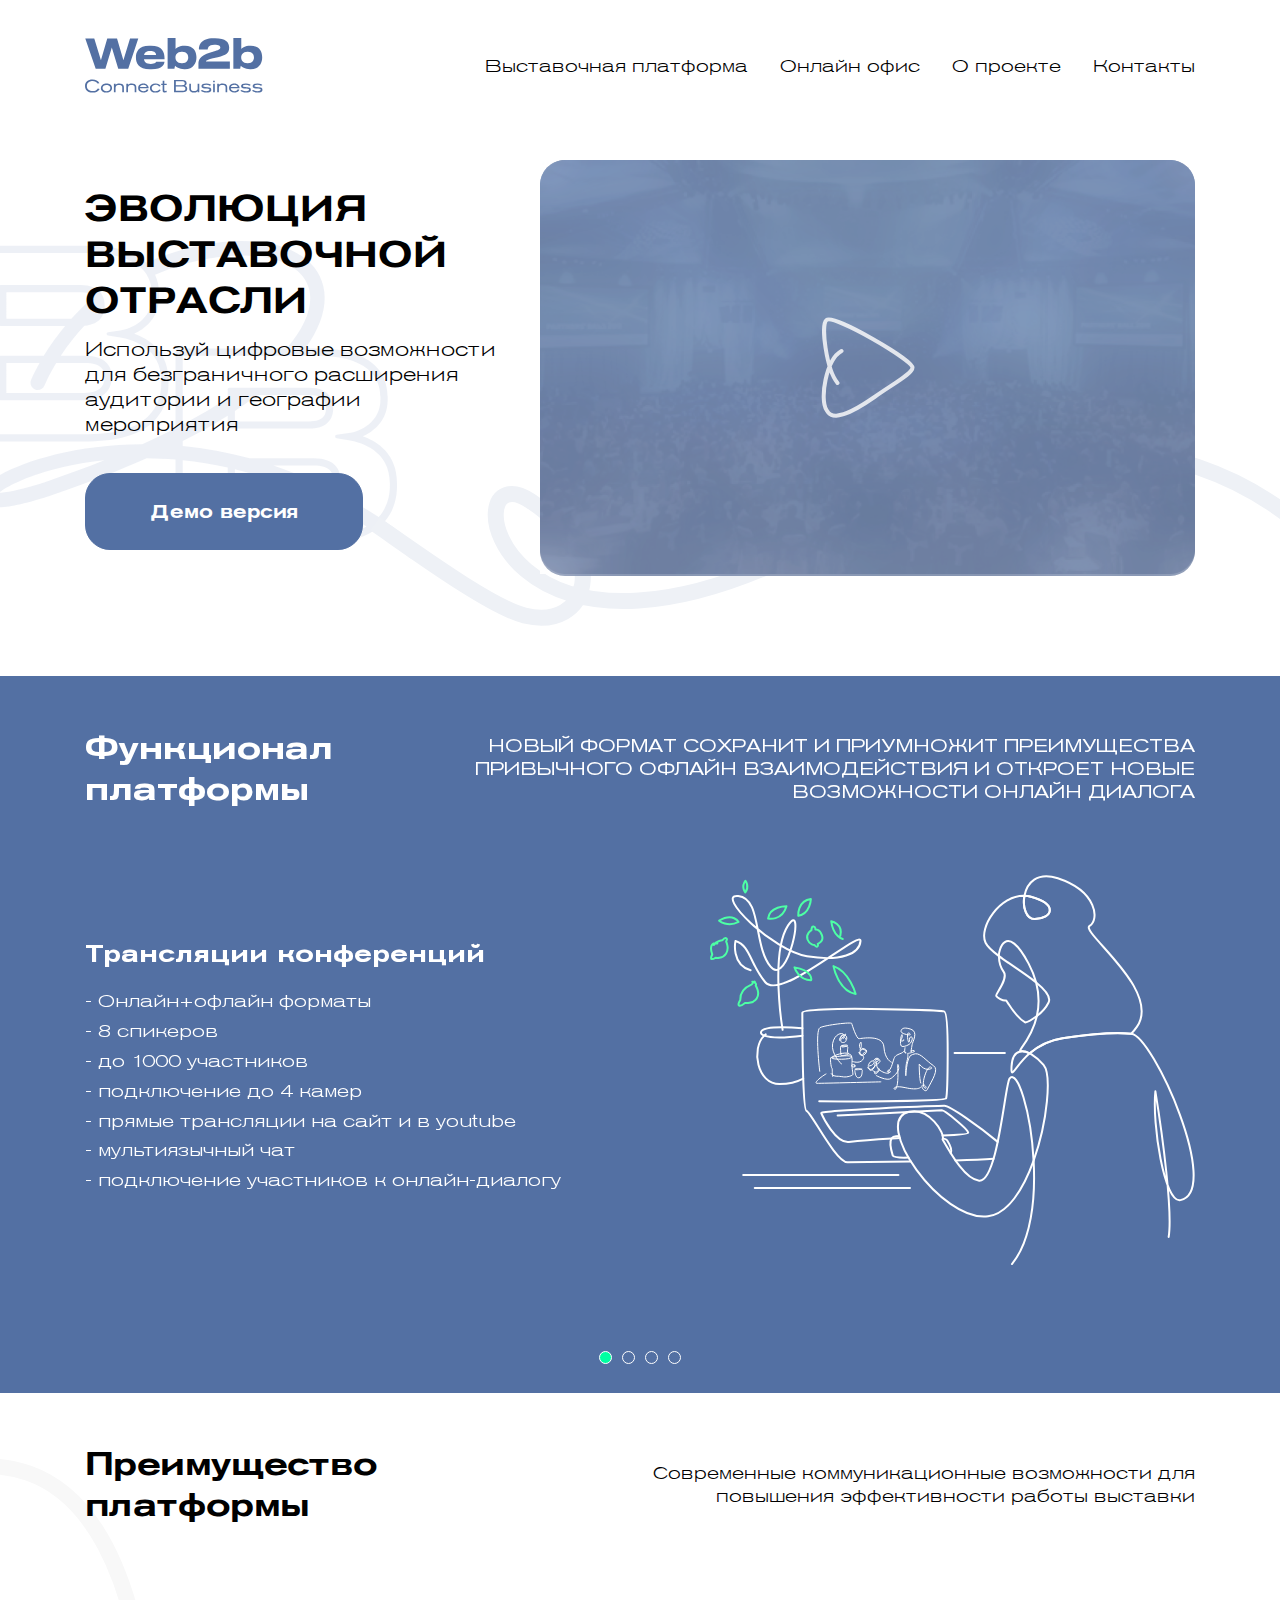
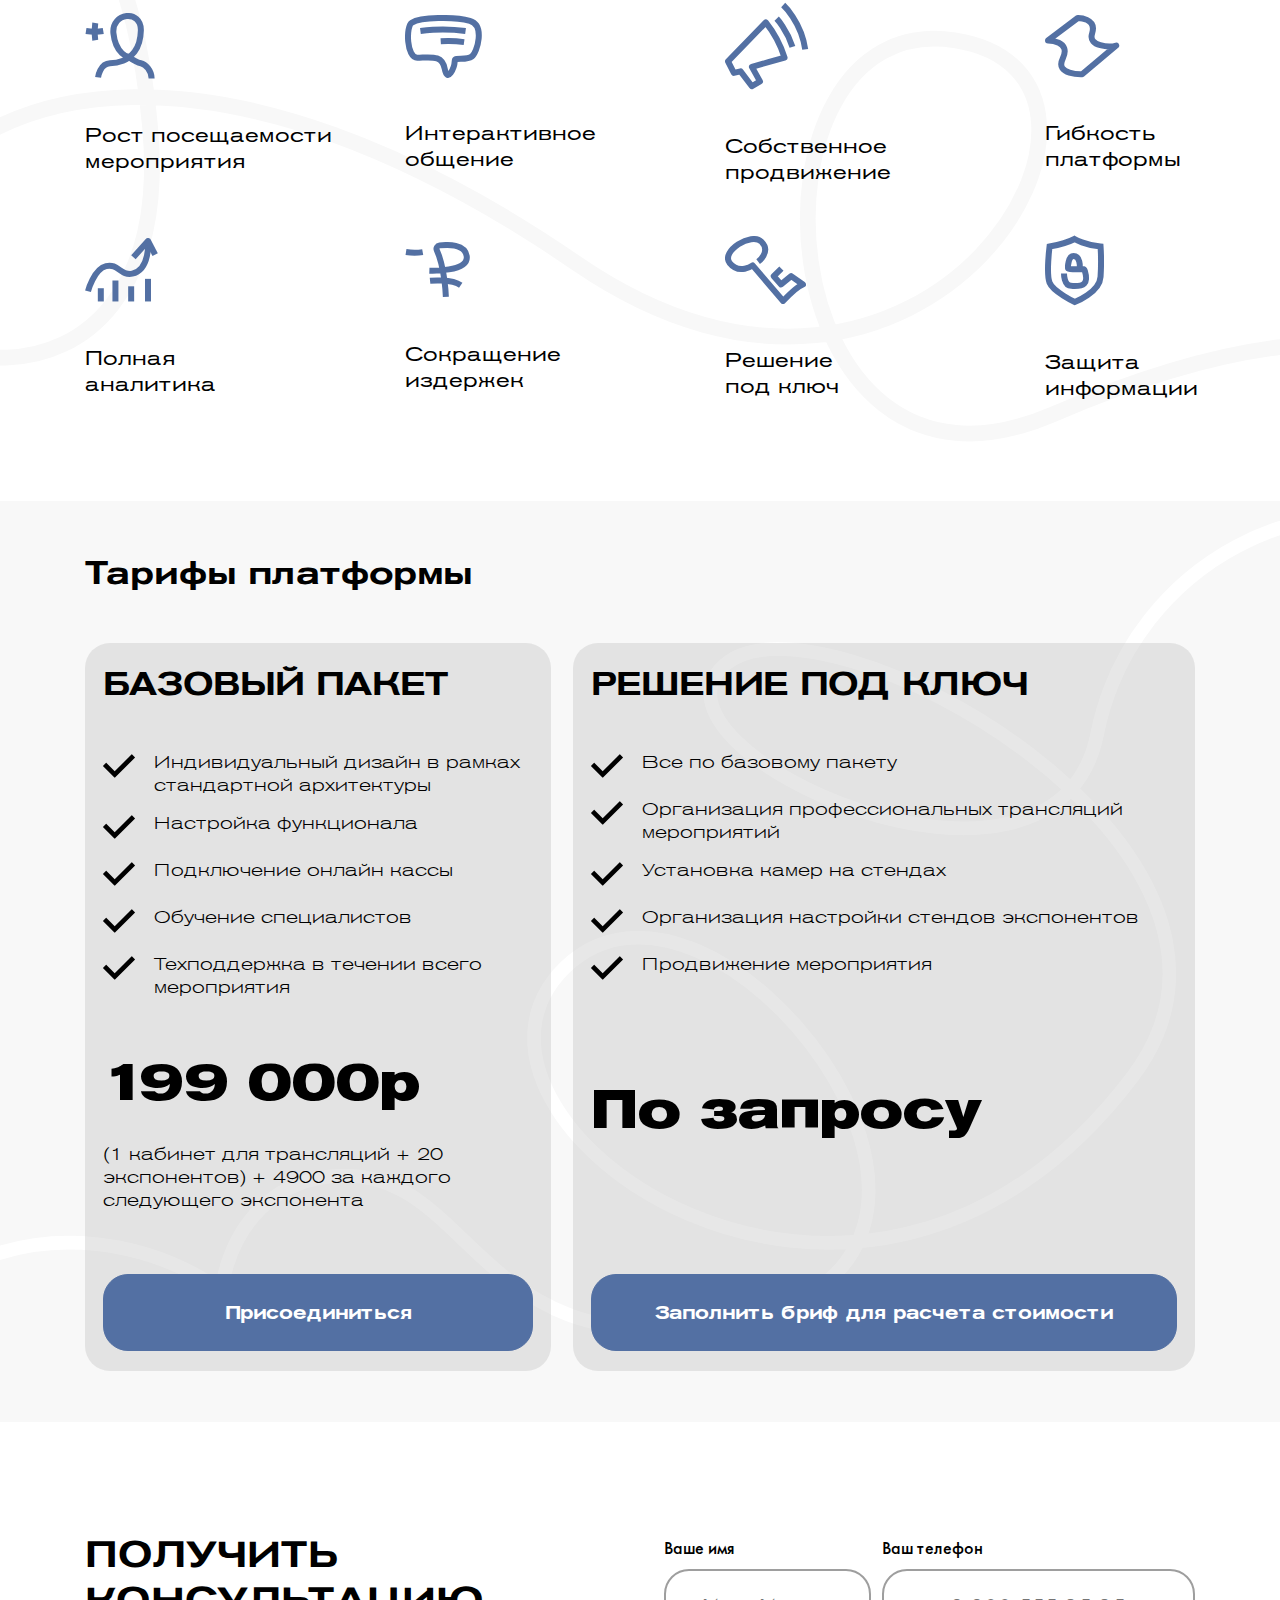
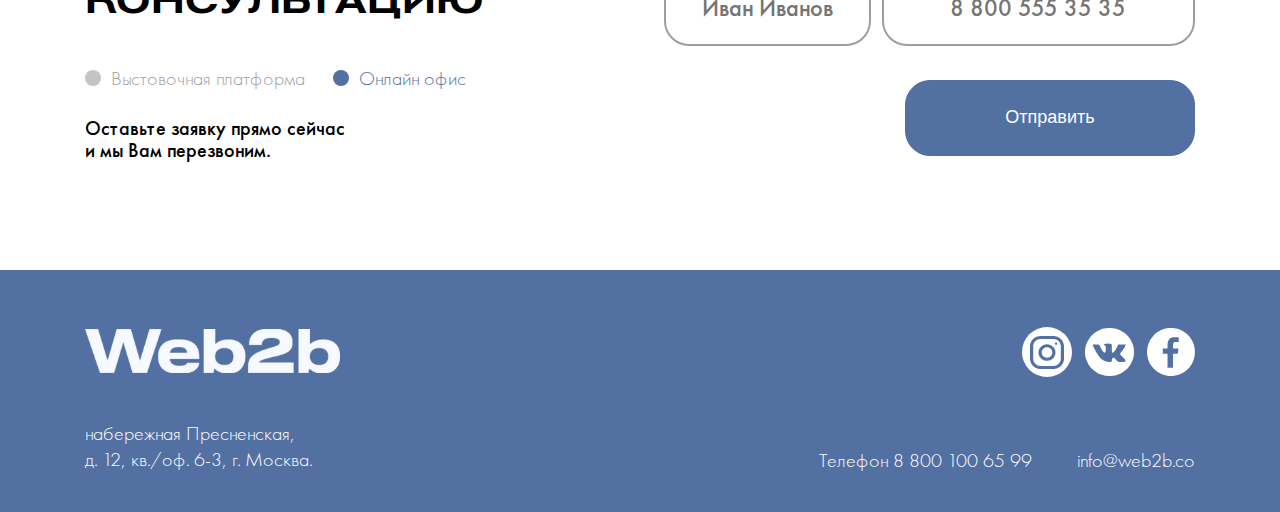
==== commit 742a471c: "enter changes" ====
--- a/exhibition.html
+++ b/exhibition.html
@@ -26,9 +26,8 @@
           <div class="nav__wrapper">
             <a href="#" class="nav__link">Выставочная платформа</a>
             <a href="#" class="nav__link">Онлайн офис</a>
-            <a href="#" class="nav__link">О проекте</a>
-            <a href="#" class="nav__link">Контакты</a>
-            <a href="#" class="nav__link nav__link--enter"><b>Войти</b></a>
+            <a href="/#about" class="nav__link">О проекте</a>
+            <a href="#footer" class="nav__link">Контакты</a>
           </div>
         </nav>
       </div>
@@ -311,6 +310,17 @@
           <div class="help__inner">
             <div class="help__content">
               <h2 class="help__title">Получить консультацию</h2>
+              <div class="radio__wrapper">
+                <div class="radio__item">
+                  <input type="radio" class="radio" name="radio" id="radio-1">
+                  <label class="radio__text" for="radio-1">Выстовочная платформа</label>
+                </div>
+
+                <div class="radio__item">
+                  <input type="radio" class="radio" name="radio" id="radio-2" checked>
+                  <label for="radio-2" class="radio__text">Онлайн офис</label>
+                </div>
+              </div>
               <p class="help__description">
                 Оставьте заявку прямо сейчас<br>
                 и мы Вам перезвоним.
@@ -320,11 +330,11 @@
               <div class="form__fields">
                 <div class="form__item">
                   <label for="name" class="form__label">Ваше имя</label>
-                  <input id="name" type="text" class="form__input" required>
+                  <input id="name" type="text" class="form__input" placeholder="Иван Иванов" required>
                 </div>
                 <div class="form__item">
                   <label for="phone" class="form__label">Ваш телефон</label>
-                  <input id="phone" type="tel" class="form__input" required>
+                  <input id="phone" type="tel" class="form__input" placeholder="8 800 555 35 35" required>
                 </div>
               </div>
               <button class="form__btn" type="submit">Отправить</button>
@@ -335,7 +345,7 @@
     </section>
   </main>
 
-  <footer class="footer">
+  <footer class="footer" id="footer">
     <div class="container">
       <div class="footer__inner">
         <div class="footer__left">
@@ -362,11 +372,10 @@
           </div>
           <div class="footer__contacts">
             <div class="footer__phone">
-              Телефон 8 800 000 00 00
+              Телефон 8 800 100 65 99
             </div>
             <div class="footer__email">
               info@web2b.co
-              web2b.co
             </div>
           </div>
         </div>
--- a/css/styles.min.css
+++ b/css/styles.min.css
@@ -1 +1 @@
-.evolution{padding-top:65px;padding-bottom:50px;background:url(../img/exhibition/evolution.svg) no-repeat right bottom}.evolution__inner{display:-webkit-box;display:-webkit-flex;display:-ms-flexbox;display:flex;-webkit-box-align:center;-webkit-align-items:center;-ms-flex-align:center;align-items:center;-webkit-box-pack:justify;-webkit-justify-content:space-between;-ms-flex-pack:justify;justify-content:space-between}.evolution__title{font-weight:500;font-size:36px;line-height:46px;margin-bottom:14px}.evolution__description{font-weight:300;font-size:20px;line-height:125.3%}.evolution__btn{display:-webkit-box;display:-webkit-flex;display:-ms-flexbox;display:flex;-webkit-box-align:center;-webkit-align-items:center;-ms-flex-align:center;align-items:center;-webkit-box-pack:center;-webkit-justify-content:center;-ms-flex-pack:center;justify-content:center;text-decoration:none;width:278px;height:77px;margin-top:36px;background:#5370a3;border-radius:25px;color:#fff;font-weight:500;font-size:18px;line-height:23px;cursor:pointer;border:1px solid #5370a3;-webkit-transition:all .2s linear;-o-transition:all .2s linear;transition:all .2s linear}.evolution__btn:hover{color:#5370a3;background:0 0}.evolution__content{width:39%}.evolution__video{width:59%;border-radius:25px}.video__wrapper{width:100%;height:409px;position:relative}.video{width:100%;height:100%;border-radius:25px}.vedio__mask{width:100%;height:100%;background:rgba(83,112,163,.2);-webkit-backdrop-filter:blur(26px);backdrop-filter:blur(26px);opacity:.8;border-radius:25px;position:absolute;left:0;top:0;display:-webkit-box;display:-webkit-flex;display:-ms-flexbox;display:flex;-webkit-box-align:center;-webkit-align-items:center;-ms-flex-align:center;align-items:center;-webkit-box-pack:center;-webkit-justify-content:center;-ms-flex-pack:center;justify-content:center;cursor:pointer}.vedio__mask:hover .video__play{opacity:.7}.video__play{-webkit-transition:all .2s linear;-o-transition:all .2s linear;transition:all .2s linear}.video__placeholder{width:100%;height:100%}.functions{margin-top:50px;background:#5370a3;padding-top:51px;padding-bottom:29px;color:#fff}.slider__top{display:-webkit-box;display:-webkit-flex;display:-ms-flexbox;display:flex;-webkit-box-align:center;-webkit-align-items:center;-ms-flex-align:center;align-items:center;-webkit-box-pack:justify;-webkit-justify-content:space-between;-ms-flex-pack:justify;justify-content:space-between}.slider__bot{margin-top:66px;display:-webkit-box;display:-webkit-flex;display:-ms-flexbox;display:flex;-webkit-box-align:center;-webkit-align-items:center;-ms-flex-align:center;align-items:center;-webkit-box-pack:justify;-webkit-justify-content:space-between;-ms-flex-pack:justify;justify-content:space-between}.slider__title{font-style:normal;font-weight:500;font-size:32px;line-height:41px;width:35%}.slider__description{font-weight:400;font-size:18px;line-height:23px;text-align:right;text-align:right;width:65%}.slider__subtitle{font-style:normal;font-weight:500;font-size:24px;line-height:31px;margin-bottom:25px}.slider__list__item{font-weight:300;font-size:18px;line-height:82.9%;margin-bottom:15px}.slider__nav{margin-top:7px;z-index:3;bottom:15px;left:50%}.slider__nav__wrapper{display:-webkit-box;display:-webkit-flex;display:-ms-flexbox;display:flex;-webkit-box-align:center;-webkit-align-items:center;-ms-flex-align:center;align-items:center;-webkit-box-pack:center;-webkit-justify-content:center;-ms-flex-pack:center;justify-content:center}.slider__nav__item{display:block;width:13px;height:13px;max-width:13px;max-height:13px;background:0 0;border:1px solid #fff;border-radius:50%;margin:0 5px;cursor:pointer;position:relative}.slider__nav__item span{display:none}.slider__nav__item.slick-current{background:#00ffa2;overflow:visible;position:relative}.slider__text{color:#00ffa2;font-weight:500;font-size:14px;line-height:18px;margin-bottom:8px}.benefits{padding:50px 0;background:url(../img/exhibition/benefits__bg.svg) no-repeat center;background-size:cover}.benefits__top{display:-webkit-box;display:-webkit-flex;display:-ms-flexbox;display:flex;-webkit-box-align:center;-webkit-align-items:center;-ms-flex-align:center;align-items:center;-webkit-box-pack:justify;-webkit-justify-content:space-between;-ms-flex-pack:justify;justify-content:space-between;width:100%;margin-bottom:77px}.benefits__title{font-weight:500;font-size:32px;line-height:41px}.benefits__subtitle{font-style:normal;font-weight:300;font-size:18px;line-height:23px;text-align:right}.benefits__inner{display:-webkit-box;display:-webkit-flex;display:-ms-flexbox;display:flex;-webkit-box-align:center;-webkit-align-items:center;-ms-flex-align:center;align-items:center;-webkit-box-pack:justify;-webkit-justify-content:space-between;-ms-flex-pack:justify;justify-content:space-between;-webkit-flex-wrap:wrap;-ms-flex-wrap:wrap;flex-wrap:wrap}.benefits__item{margin-bottom:50px;width:25%}.benefits__item:nth-child(12),.benefits__item:nth-child(4),.benefits__item:nth-child(8){width:150px}.benefits__name{margin-top:41px;font-style:normal;font-weight:400;font-size:20px;line-height:26px}.tarifs{padding:51px 0;background:#f8f8f8 url(../img/exhibition/tarifs.svg) no-repeat center;background-size:cover}.tarifs__title{font-weight:500;font-size:32px;line-height:41px;margin-bottom:50px}.tarifs__inner{display:-webkit-box;display:-webkit-flex;display:-ms-flexbox;display:flex;-webkit-box-align:center;-webkit-align-items:center;-ms-flex-align:center;align-items:center;-webkit-box-pack:justify;-webkit-justify-content:space-between;-ms-flex-pack:justify;justify-content:space-between}.tarifs__item{background:rgba(196,196,196,.4);border-radius:25px;padding:20px 18px;width:42%;height:728px;position:relative;display:-webkit-box;display:-webkit-flex;display:-ms-flexbox;display:flex;-webkit-box-orient:vertical;-webkit-box-direction:normal;-webkit-flex-direction:column;-ms-flex-direction:column;flex-direction:column;-webkit-box-pack:justify;-webkit-justify-content:space-between;-ms-flex-pack:justify;justify-content:space-between}.tarifs__item--big{width:56%}.tarifs__item--big .tarifs__price{margin-top:92px}.tarifs__item__title{font-style:normal;font-weight:500;font-size:32px;line-height:41px;margin-bottom:46px}.tarifs__list__item{font-weight:300;font-size:18px;line-height:23px;margin-bottom:15px;display:-webkit-box;display:-webkit-flex;display:-ms-flexbox;display:flex;-webkit-box-align:start;-webkit-align-items:flex-start;-ms-flex-align:start;align-items:flex-start;-webkit-box-pack:start;-webkit-justify-content:flex-start;-ms-flex-pack:start;justify-content:flex-start}.tarifs__list__item:last-child{margin-bottom:0}.tarifs__ok{margin-right:19px}.tarifs__price{font-style:normal;font-weight:700;font-size:52px;line-height:67px;margin-top:50px}.tarifs__description{font-style:normal;font-weight:300;font-size:18px;line-height:23px;margin-top:27px}.tarifs__btn{display:-webkit-box;display:-webkit-flex;display:-ms-flexbox;display:flex;-webkit-box-align:center;-webkit-align-items:center;-ms-flex-align:center;align-items:center;-webkit-box-pack:center;-webkit-justify-content:center;-ms-flex-pack:center;justify-content:center;text-decoration:none;width:100%;height:77px;background:#5370a3;border-radius:25px;color:#fff;font-weight:500;font-size:18px;line-height:23px;cursor:pointer;border:1px solid #5370a3;-webkit-transition:all .2s linear;-o-transition:all .2s linear;transition:all .2s linear}.tarifs__btn:hover{color:#5370a3;background:0 0}.cost{padding-top:68px;padding-bottom:87px;background:#f8f8f8 url(../img/exhibition/cost.svg) no-repeat center;background-size:cover}.cost__title{font-weight:500;font-size:32px;line-height:41px;margin-bottom:66px;text-align:center}.cost__top{display:-webkit-box;display:-webkit-flex;display:-ms-flexbox;display:flex;-webkit-box-align:center;-webkit-align-items:center;-ms-flex-align:center;align-items:center;-webkit-box-pack:center;-webkit-justify-content:center;-ms-flex-pack:center;justify-content:center;margin-bottom:86px}.cost__top__wrapper{display:-webkit-box;display:-webkit-flex;display:-ms-flexbox;display:flex;-webkit-box-align:center;-webkit-align-items:center;-ms-flex-align:center;align-items:center;-webkit-box-pack:center;-webkit-justify-content:center;-ms-flex-pack:center;justify-content:center}.cost__top__btn{border:none;border-radius:25px;height:62px;width:350px;font-style:normal;font-weight:500;font-size:18px;line-height:23px;text-align:center;outline:0;cursor:pointer;-webkit-transition:all .2s linear;-o-transition:all .2s linear;transition:all .2s linear;margin:0 15px}.cost__top__btn.active,.cost__top__btn:hover{color:#fff;background:#5370a3}.cost__wrapper{display:-webkit-box;display:-webkit-flex;display:-ms-flexbox;display:flex;-webkit-box-align:start;-webkit-align-items:flex-start;-ms-flex-align:start;align-items:flex-start;-webkit-box-pack:justify;-webkit-justify-content:space-between;-ms-flex-pack:justify;justify-content:space-between}.cost__item{background:rgba(196,196,196,.4);-webkit-backdrop-filter:blur(16px);backdrop-filter:blur(16px);border-radius:25px;padding:0 15px;text-align:center;width:32%;height:292px;display:-webkit-box;display:-webkit-flex;display:-ms-flexbox;display:flex;-webkit-box-align:center;-webkit-align-items:center;-ms-flex-align:center;align-items:center;-webkit-box-pack:center;-webkit-justify-content:center;-ms-flex-pack:center;justify-content:center}.cost__item--best{background:rgba(83,112,163,.4);color:#fff}.cost__item--best .cost__text{margin-bottom:18px}.cost__item--best .cost__suptitle{margin-bottom:18px}.cost__item--best .cost__item__title{margin-bottom:20px}.cost__item--best .cost__btn{background:#00ffa2;color:#5370a3}.cost__item__wrapper{width:100%}.cost__suptitle{font-weight:500;font-size:32px;line-height:41px;margin-bottom:34px}.cost__item__title{font-weight:700;font-size:32px;line-height:41px;margin-bottom:39px}.cost__btn{display:-webkit-box;display:-webkit-flex;display:-ms-flexbox;display:flex;-webkit-box-align:center;-webkit-align-items:center;-ms-flex-align:center;align-items:center;-webkit-box-pack:center;-webkit-justify-content:center;-ms-flex-pack:center;justify-content:center;width:100%;text-align:center;height:77px;background:#5370a3;color:#fff;font-weight:500;font-size:18px;line-height:23px;border-radius:25px;text-decoration:none;-webkit-transition:all .2s ease;-o-transition:all .2s ease;transition:all .2s ease}.cost__btn:hover{opacity:.7}.cost__wrapper{display:none}.cost__wrapper.active{display:-webkit-box;display:-webkit-flex;display:-ms-flexbox;display:flex}.evolution{padding-top:65px;padding-bottom:50px;background:url(../img/exhibition/evolution.svg) no-repeat right bottom}.evolution__inner{display:-webkit-box;display:-webkit-flex;display:-ms-flexbox;display:flex;-webkit-box-align:center;-webkit-align-items:center;-ms-flex-align:center;align-items:center;-webkit-box-pack:justify;-webkit-justify-content:space-between;-ms-flex-pack:justify;justify-content:space-between}.evolution__title{font-weight:500;font-size:36px;line-height:46px;margin-bottom:14px}.evolution__description{font-weight:300;font-size:20px;line-height:125.3%}.evolution__btn{display:-webkit-box;display:-webkit-flex;display:-ms-flexbox;display:flex;-webkit-box-align:center;-webkit-align-items:center;-ms-flex-align:center;align-items:center;-webkit-box-pack:center;-webkit-justify-content:center;-ms-flex-pack:center;justify-content:center;text-decoration:none;width:278px;height:77px;margin-top:36px;background:#5370a3;border-radius:25px;color:#fff;font-weight:500;font-size:18px;line-height:23px;cursor:pointer;border:1px solid #5370a3;-webkit-transition:all .2s linear;-o-transition:all .2s linear;transition:all .2s linear}.evolution__btn:hover{color:#5370a3;background:0 0}.evolution__content{width:39%}.evolution__video{width:59%;border-radius:25px}.video__wrapper{width:100%;height:409px;position:relative}.video{width:100%;height:100%;border-radius:25px}.vedio__mask{width:100%;height:100%;background:rgba(83,112,163,.2);-webkit-backdrop-filter:blur(26px);backdrop-filter:blur(26px);opacity:.8;border-radius:25px;position:absolute;left:0;top:0;display:-webkit-box;display:-webkit-flex;display:-ms-flexbox;display:flex;-webkit-box-align:center;-webkit-align-items:center;-ms-flex-align:center;align-items:center;-webkit-box-pack:center;-webkit-justify-content:center;-ms-flex-pack:center;justify-content:center;cursor:pointer}.vedio__mask:hover .video__play{opacity:.7}.video__play{-webkit-transition:all .2s linear;-o-transition:all .2s linear;transition:all .2s linear}.video__placeholder{width:100%;height:100%}.functions{margin-top:50px;background:#5370a3;padding-top:51px;padding-bottom:29px;color:#fff}.slider__top{display:-webkit-box;display:-webkit-flex;display:-ms-flexbox;display:flex;-webkit-box-align:center;-webkit-align-items:center;-ms-flex-align:center;align-items:center;-webkit-box-pack:justify;-webkit-justify-content:space-between;-ms-flex-pack:justify;justify-content:space-between}.slider__bot{margin-top:66px;display:-webkit-box;display:-webkit-flex;display:-ms-flexbox;display:flex;-webkit-box-align:center;-webkit-align-items:center;-ms-flex-align:center;align-items:center;-webkit-box-pack:justify;-webkit-justify-content:space-between;-ms-flex-pack:justify;justify-content:space-between}.slider__title{font-style:normal;font-weight:500;font-size:32px;line-height:41px;width:35%}.slider__description{font-weight:400;font-size:18px;line-height:23px;text-align:right;text-align:right;width:65%}.slider__subtitle{font-style:normal;font-weight:500;font-size:24px;line-height:31px;margin-bottom:25px}.slider__list__item{font-weight:300;font-size:18px;line-height:82.9%;margin-bottom:15px}.slider__nav{margin-top:7px;z-index:3;bottom:15px;left:50%}.slider__nav__wrapper{display:-webkit-box;display:-webkit-flex;display:-ms-flexbox;display:flex;-webkit-box-align:center;-webkit-align-items:center;-ms-flex-align:center;align-items:center;-webkit-box-pack:center;-webkit-justify-content:center;-ms-flex-pack:center;justify-content:center}.slider__nav__item{display:block;width:13px;height:13px;max-width:13px;max-height:13px;background:0 0;border:1px solid #fff;border-radius:50%;margin:0 5px;cursor:pointer;position:relative}.slider__nav__item span{display:none}.slider__nav__item.slick-current{background:#00ffa2;overflow:visible;position:relative}.slider__text{color:#00ffa2;font-weight:500;font-size:14px;line-height:18px;margin-bottom:8px}.benefits{padding:50px 0;background:url(../img/exhibition/benefits__bg.svg) no-repeat center;background-size:cover}.benefits__top{display:-webkit-box;display:-webkit-flex;display:-ms-flexbox;display:flex;-webkit-box-align:center;-webkit-align-items:center;-ms-flex-align:center;align-items:center;-webkit-box-pack:justify;-webkit-justify-content:space-between;-ms-flex-pack:justify;justify-content:space-between;width:100%;margin-bottom:77px}.benefits__title{font-weight:500;font-size:32px;line-height:41px}.benefits__subtitle{font-style:normal;font-weight:300;font-size:18px;line-height:23px;text-align:right}.benefits__inner{display:-webkit-box;display:-webkit-flex;display:-ms-flexbox;display:flex;-webkit-box-align:center;-webkit-align-items:center;-ms-flex-align:center;align-items:center;-webkit-box-pack:justify;-webkit-justify-content:space-between;-ms-flex-pack:justify;justify-content:space-between;-webkit-flex-wrap:wrap;-ms-flex-wrap:wrap;flex-wrap:wrap}.benefits__item{margin-bottom:50px;width:25%}.benefits__item:nth-child(12),.benefits__item:nth-child(4),.benefits__item:nth-child(8){width:150px}.benefits__name{margin-top:41px;font-style:normal;font-weight:400;font-size:20px;line-height:26px}.tarifs{padding:51px 0;background:#f8f8f8 url(../img/exhibition/tarifs.svg) no-repeat center;background-size:cover}.tarifs__title{font-weight:500;font-size:32px;line-height:41px;margin-bottom:50px}.tarifs__inner{display:-webkit-box;display:-webkit-flex;display:-ms-flexbox;display:flex;-webkit-box-align:center;-webkit-align-items:center;-ms-flex-align:center;align-items:center;-webkit-box-pack:justify;-webkit-justify-content:space-between;-ms-flex-pack:justify;justify-content:space-between}.tarifs__item{background:rgba(196,196,196,.4);border-radius:25px;padding:20px 18px;width:42%;height:728px;position:relative;display:-webkit-box;display:-webkit-flex;display:-ms-flexbox;display:flex;-webkit-box-orient:vertical;-webkit-box-direction:normal;-webkit-flex-direction:column;-ms-flex-direction:column;flex-direction:column;-webkit-box-pack:justify;-webkit-justify-content:space-between;-ms-flex-pack:justify;justify-content:space-between}.tarifs__item--big{width:56%}.tarifs__item--big .tarifs__price{margin-top:92px}.tarifs__item__title{font-style:normal;font-weight:500;font-size:32px;line-height:41px;margin-bottom:46px}.tarifs__list__item{font-weight:300;font-size:18px;line-height:23px;margin-bottom:15px;display:-webkit-box;display:-webkit-flex;display:-ms-flexbox;display:flex;-webkit-box-align:start;-webkit-align-items:flex-start;-ms-flex-align:start;align-items:flex-start;-webkit-box-pack:start;-webkit-justify-content:flex-start;-ms-flex-pack:start;justify-content:flex-start}.tarifs__list__item:last-child{margin-bottom:0}.tarifs__ok{margin-right:19px}.tarifs__price{font-style:normal;font-weight:700;font-size:52px;line-height:67px;margin-top:50px}.tarifs__description{font-style:normal;font-weight:300;font-size:18px;line-height:23px;margin-top:27px}.tarifs__btn{display:-webkit-box;display:-webkit-flex;display:-ms-flexbox;display:flex;-webkit-box-align:center;-webkit-align-items:center;-ms-flex-align:center;align-items:center;-webkit-box-pack:center;-webkit-justify-content:center;-ms-flex-pack:center;justify-content:center;text-decoration:none;width:100%;height:77px;background:#5370a3;border-radius:25px;color:#fff;font-weight:500;font-size:18px;line-height:23px;cursor:pointer;border:1px solid #5370a3;-webkit-transition:all .2s linear;-o-transition:all .2s linear;transition:all .2s linear}.tarifs__btn:hover{color:#5370a3;background:0 0}.cost{padding-top:68px;padding-bottom:87px;background:#f8f8f8 url(../img/exhibition/cost.svg) no-repeat center;background-size:cover}.cost__title{font-weight:500;font-size:32px;line-height:41px;margin-bottom:66px;text-align:center}.cost__top{display:-webkit-box;display:-webkit-flex;display:-ms-flexbox;display:flex;-webkit-box-align:center;-webkit-align-items:center;-ms-flex-align:center;align-items:center;-webkit-box-pack:center;-webkit-justify-content:center;-ms-flex-pack:center;justify-content:center;margin-bottom:86px}.cost__top__wrapper{display:-webkit-box;display:-webkit-flex;display:-ms-flexbox;display:flex;-webkit-box-align:center;-webkit-align-items:center;-ms-flex-align:center;align-items:center;-webkit-box-pack:center;-webkit-justify-content:center;-ms-flex-pack:center;justify-content:center}.cost__top__btn{border:none;border-radius:25px;height:62px;width:350px;font-style:normal;font-weight:500;font-size:18px;line-height:23px;text-align:center;outline:0;cursor:pointer;-webkit-transition:all .2s linear;-o-transition:all .2s linear;transition:all .2s linear;margin:0 15px}.cost__top__btn.active,.cost__top__btn:hover{color:#fff;background:#5370a3}.cost__wrapper{display:-webkit-box;display:-webkit-flex;display:-ms-flexbox;display:flex;-webkit-box-align:start;-webkit-align-items:flex-start;-ms-flex-align:start;align-items:flex-start;-webkit-box-pack:justify;-webkit-justify-content:space-between;-ms-flex-pack:justify;justify-content:space-between}.cost__item{background:rgba(196,196,196,.4);-webkit-backdrop-filter:blur(16px);backdrop-filter:blur(16px);border-radius:25px;padding:0 15px;text-align:center;width:32%;height:292px;display:-webkit-box;display:-webkit-flex;display:-ms-flexbox;display:flex;-webkit-box-align:center;-webkit-align-items:center;-ms-flex-align:center;align-items:center;-webkit-box-pack:center;-webkit-justify-content:center;-ms-flex-pack:center;justify-content:center}.cost__item--best{background:rgba(83,112,163,.4);color:#fff}.cost__item--best .cost__text{margin-bottom:18px}.cost__item--best .cost__suptitle{margin-bottom:18px}.cost__item--best .cost__item__title{margin-bottom:20px}.cost__item--best .cost__btn{background:#00ffa2;color:#5370a3}.cost__item__wrapper{width:100%}.cost__suptitle{font-weight:500;font-size:32px;line-height:41px;margin-bottom:34px}.cost__item__title{font-weight:700;font-size:32px;line-height:41px;margin-bottom:39px}.cost__btn{display:-webkit-box;display:-webkit-flex;display:-ms-flexbox;display:flex;-webkit-box-align:center;-webkit-align-items:center;-ms-flex-align:center;align-items:center;-webkit-box-pack:center;-webkit-justify-content:center;-ms-flex-pack:center;justify-content:center;width:100%;text-align:center;height:77px;background:#5370a3;color:#fff;font-weight:500;font-size:18px;line-height:23px;border-radius:25px;text-decoration:none;-webkit-transition:all .2s ease;-o-transition:all .2s ease;transition:all .2s ease}.cost__btn:hover{opacity:.7}.cost__wrapper{display:none}.cost__wrapper.active{display:-webkit-box;display:-webkit-flex;display:-ms-flexbox;display:flex}*{-webkit-box-sizing:border-box;box-sizing:border-box}a,abbr,acronym,address,applet,article,aside,audio,b,big,blockquote,body,canvas,caption,center,cite,code,dd,del,details,dfn,div,dl,dt,em,embed,fieldset,figcaption,figure,footer,form,h1,h2,h3,h4,h5,h6,header,hgroup,html,i,iframe,img,ins,kbd,label,legend,li,mark,menu,nav,object,ol,output,p,pre,q,ruby,s,samp,section,small,span,strike,strong,sub,summary,sup,table,tbody,td,tfoot,th,thead,time,tr,tt,u,ul,var,video{margin:0;padding:0;border:0;font-size:100%;font:inherit;vertical-align:baseline}article,aside,details,figcaption,figure,footer,header,hgroup,menu,nav,section{display:block}body{line-height:1}ol,ul{list-style:none}blockquote,q{quotes:none}blockquote:after,blockquote:before,q:after,q:before{content:"";content:none}table{border-collapse:collapse;border-spacing:0}html{overflow-x:hidden}body{font-family:"Akzidenz-Grotesk Pro";font-weight:300;font-size:18px;line-height:82.9%;color:#000;position:relative;overflow-x:hidden;min-width:320px;-webkit-box-sizing:border-box;box-sizing:border-box}img{max-width:100%}.no-xl{display:none}.xl{display:inline-block}.slick-slide{outline:0}.container{width:100%;max-width:1140px;margin:0 auto;padding:0 15px}.header{padding-top:38px}.header__inner{display:-webkit-box;display:-webkit-flex;display:-ms-flexbox;display:flex;-webkit-box-align:center;-webkit-align-items:center;-ms-flex-align:center;align-items:center;-webkit-box-pack:justify;-webkit-justify-content:space-between;-ms-flex-pack:justify;justify-content:space-between}.logo__link{-webkit-transition:all .2s linear;-o-transition:all .2s linear;transition:all .2s linear}.logo__link:hover{opacity:.7}.nav__wrapper{display:-webkit-box;display:-webkit-flex;display:-ms-flexbox;display:flex;-webkit-box-align:center;-webkit-align-items:center;-ms-flex-align:center;align-items:center;-webkit-box-pack:end;-webkit-justify-content:flex-end;-ms-flex-pack:end;justify-content:flex-end}.nav__link{display:inline-block;margin-left:32px;text-decoration:none;color:#000;border-bottom:1px solid transparent;-webkit-transition:all .2s linear;-o-transition:all .2s linear;transition:all .2s linear}.nav__link:hover{border-color:#000}.nav__link:first-child{margin-left:0}.nav__link--enter{font-weight:500}.nav__link--enter:hover{border-color:transparent;opacity:.7}.intro{padding-top:123px;height:575px}.intro .container{position:relative}.intro__tail{position:absolute;right:-135px;bottom:-80px}.intro__inner{display:-webkit-box;display:-webkit-flex;display:-ms-flexbox;display:flex;-webkit-box-align:center;-webkit-align-items:center;-ms-flex-align:center;align-items:center;-webkit-box-pack:justify;-webkit-justify-content:space-between;-ms-flex-pack:justify;justify-content:space-between}.intro__title{font-style:normal;font-weight:500;font-size:46px;line-height:105.8%}.capa{background:#5370a3 url(../img/main/capa.svg) no-repeat center;background-size:cover;padding-top:152px;padding-bottom:72px;position:relative}.capa__inner{display:-webkit-box;display:-webkit-flex;display:-ms-flexbox;display:flex;-webkit-box-align:center;-webkit-align-items:center;-ms-flex-align:center;align-items:center;-webkit-box-pack:justify;-webkit-justify-content:space-between;-ms-flex-pack:justify;justify-content:space-between}.capa__item:last-child{text-align:right}.capa__item:last-child .capa__title{text-align:right}.capa__suptitle{font-style:normal;font-weight:400;font-size:24px;line-height:31px;color:#fff;margin-bottom:18px}.capa__title{font-style:normal;font-weight:500;font-size:28px;line-height:36px;color:#fff;margin-bottom:45px}.capa__btn{-webkit-transition:all .2s linear;-o-transition:all .2s linear;transition:all .2s linear;display:inline-block;font-weight:500;font-size:24px;line-height:31px;color:#5370a3;background:#00ffa2;text-decoration:none;border:1px solid #00ffa2;border-radius:25px;padding:13px 31px;z-index:4}.capa__btn:hover{color:#00ffa2;background:0 0}.about{height:790px;background:url(../img/main/about__bg.svg) no-repeat center;background-size:cover;display:-webkit-box;display:-webkit-flex;display:-ms-flexbox;display:flex;-webkit-box-align:center;-webkit-align-items:center;-ms-flex-align:center;align-items:center;-webkit-box-pack:center;-webkit-justify-content:center;-ms-flex-pack:center;justify-content:center}.about__inner{display:-webkit-box;display:-webkit-flex;display:-ms-flexbox;display:flex;-webkit-box-align:center;-webkit-align-items:center;-ms-flex-align:center;align-items:center;-webkit-box-pack:justify;-webkit-justify-content:space-between;-ms-flex-pack:justify;justify-content:space-between}.about__title{font-weight:500;font-size:36px;line-height:46px;margin-bottom:40px}.about__text{font-family:"Futura PT";font-style:normal;font-weight:400;font-size:18px;line-height:108%}.about__text--hidden{display:none;margin-top:25px}.about__text--hidden.active{display:block}.about__showmore{display:inline-block;margin-top:44px;color:#c4c4c4;font-weight:500;font-size:24px;line-height:31px;text-decoration:none;border-bottom:1px solid transparent;-webkit-transition:all .2s linear;-o-transition:all .2s linear;transition:all .2s linear}.about__showmore:hover{border-color:#c4c4c4}.about__content{width:45%}.about__img{width:50%}.news{background:#f8f8f8 url(../img/main/news__bg.svg) no-repeat center;background-size:cover;padding-top:79px;padding-bottom:54px}.news__title{font-weight:500;font-size:32px;line-height:41px;text-align:center;margin-bottom:58px}.news__inner{display:-webkit-box;display:-webkit-flex;display:-ms-flexbox;display:flex;-webkit-box-align:start;-webkit-align-items:flex-start;-ms-flex-align:start;align-items:flex-start;-webkit-box-pack:justify;-webkit-justify-content:space-between;-ms-flex-pack:justify;justify-content:space-between}.news__item{background:rgba(196,196,196,.4);border-radius:25px;padding:20px 24px;width:49%}.news__img{width:492px;height:228px;max-width:492px;max-height:228px;border-radius:25px}.news__item__title{font-weight:500;font-size:24px;line-height:31px;margin-top:18px;margin-bottom:12px}.news__description{font-family:Futura PT;font-style:normal;font-weight:400;font-size:20px;line-height:108%}.news__link{display:inline-block;font-weight:500;font-size:18px;line-height:23px;margin-top:22px;color:#000;text-decoration:none;border-bottom:1px solid transparent;-webkit-transition:all .2s linear;-o-transition:all .2s linear;transition:all .2s linear}.news__link:hover{border-color:#000}.help{overflow:hidden;padding:109px 0}.help__inner{display:-webkit-box;display:-webkit-flex;display:-ms-flexbox;display:flex;-webkit-box-align:center;-webkit-align-items:center;-ms-flex-align:center;align-items:center;-webkit-box-pack:justify;-webkit-justify-content:space-between;-ms-flex-pack:justify;justify-content:space-between}.help__title{font-weight:500;font-size:36px;line-height:46px;text-transform:uppercase}.radio__wrapper{margin-top:45px;display:-webkit-box;display:-webkit-flex;display:-ms-flexbox;display:flex;-webkit-box-align:center;-webkit-align-items:center;-ms-flex-align:center;align-items:center;-webkit-box-pack:start;-webkit-justify-content:flex-start;-ms-flex-pack:start;justify-content:flex-start;font-family:Futura PT;font-style:normal;font-weight:300;font-size:20px;line-height:108%;color:#9e9e9e}.radio__item:first-child{margin-right:28px}.radio{position:absolute;z-index:-1;opacity:0}.radio+label{display:-webkit-inline-box;display:-webkit-inline-flex;display:-ms-inline-flexbox;display:inline-flex;-webkit-box-align:center;-webkit-align-items:center;-ms-flex-align:center;align-items:center;-webkit-user-select:none;-moz-user-select:none;-ms-user-select:none;user-select:none}.radio+label::before{content:"";display:inline-block;width:16px;height:16px;-webkit-flex-shrink:0;-ms-flex-negative:0;flex-shrink:0;-webkit-box-flex:0;-webkit-flex-grow:0;-ms-flex-positive:0;flex-grow:0;background:#c4c4c4;border-radius:50%;margin-right:10px;background-repeat:no-repeat;background-position:center center;background-size:50% 50%}.radio:checked+label{color:#5370a3}.radio:checked+label::before{border-color:#5370a3;background-color:#5370a3}.help__description{font-family:Futura PT;font-style:normal;font-weight:400;font-size:20px;line-height:108%;margin-top:27px}.form__item{display:-webkit-box;display:-webkit-flex;display:-ms-flexbox;display:flex;-webkit-box-align:start;-webkit-align-items:flex-start;-ms-flex-align:start;align-items:flex-start;-webkit-box-pack:start;-webkit-justify-content:flex-start;-ms-flex-pack:start;justify-content:flex-start;-webkit-box-orient:vertical;-webkit-box-direction:normal;-webkit-flex-direction:column;-ms-flex-direction:column;flex-direction:column}.form__wrapper{width:55%;text-align:right}.form__fields{display:-webkit-box;display:-webkit-flex;display:-ms-flexbox;display:flex;-webkit-box-align:center;-webkit-align-items:center;-ms-flex-align:center;align-items:center;-webkit-box-pack:justify;-webkit-justify-content:space-between;-ms-flex-pack:justify;justify-content:space-between;width:100%}.form__item:first-child{width:39%}.form__item:last-child{width:59%}.form__label{font-family:Futura PT;font-style:normal;font-weight:400;font-size:18px;line-height:23px;margin-bottom:10px}.form__input{border:2px solid #9e9e9e;-webkit-box-sizing:border-box;box-sizing:border-box;border-radius:25px;height:77px;outline:0;width:100%;text-align:center;font-family:Futura PT;font-style:normal;font-weight:400;font-size:24px;line-height:31px;color:#000}.form__input:active,.form__input:focus,.form__input:hover{outline:0}.form__btn{margin-top:34px;width:290px;height:76px;background:#5370a3;border-radius:25px;border:none;outline:0;color:#fff;font-weight:500;font-size:18px;line-height:23px;cursor:pointer;border:1px solid #5370a3;-webkit-transition:all .2s linear;-o-transition:all .2s linear;transition:all .2s linear}.form__btn:hover{color:#5370a3;background:0 0}.footer{background:#5370a3;padding-top:57px;padding-bottom:39px;font-family:Futura PT;font-style:normal;font-weight:400;font-size:20px;line-height:26px;color:#fff}.footer__inner{display:-webkit-box;display:-webkit-flex;display:-ms-flexbox;display:flex;-webkit-box-align:center;-webkit-align-items:center;-ms-flex-align:center;align-items:center;-webkit-box-pack:justify;-webkit-justify-content:space-between;-ms-flex-pack:justify;justify-content:space-between}.footer__address{margin-top:41px}.social{display:-webkit-box;display:-webkit-flex;display:-ms-flexbox;display:flex;-webkit-box-align:center;-webkit-align-items:center;-ms-flex-align:center;align-items:center;-webkit-box-pack:end;-webkit-justify-content:flex-end;-ms-flex-pack:end;justify-content:flex-end}.social__item{margin-left:13px;-webkit-transition:opacity .2s linear;-o-transition:opacity .2s linear;transition:opacity .2s linear}.social__item:first-child{margin-left:0}.social__item:hover{opacity:.7}.footer__contacts{display:-webkit-box;display:-webkit-flex;display:-ms-flexbox;display:flex;-webkit-box-align:center;-webkit-align-items:center;-ms-flex-align:center;align-items:center;-webkit-box-pack:end;-webkit-justify-content:flex-end;-ms-flex-pack:end;justify-content:flex-end;margin-top:64px}.footer__email{margin-left:45px}@media (max-width:1199px){.no-md{display:none}.md{display:inline-block}}@media (max-width:767px){.no-xs{display:none}.xs{display:inline-block}}@font-face{font-family:"Akzidenz-Grotesk Pro";src:url(../fonts/akzidenzgroteskpro/akzidenzgroteskpro-lightex.ttf) format("truetype");font-weight:300;font-style:normal}@font-face{font-family:"Akzidenz-Grotesk Pro";src:url(../fonts/akzidenzgroteskpro/akzidenzgroteskpro-ext.ttf) format("truetype");font-weight:400;font-style:normal}@font-face{font-family:"Akzidenz-Grotesk Pro";src:url(../fonts/akzidenzgroteskpro/akzidenzgroteskpro-mdex.ttf) format("truetype");font-weight:500;font-style:normal}@font-face{font-family:"Akzidenz-Grotesk Pro";src:url(../fonts/akzidenzgroteskpro/akzidenzgroteskpro-boldex.ttf) format("truetype");font-weight:700;font-style:normal}@font-face{font-family:"Futura PT";src:url(../fonts/futurapt/futura_pt_light.ttf) format("truetype");font-weight:300;font-style:normal}@font-face{font-family:"Futura PT";src:url(../fonts/futurapt/FuturaPT-Medium.ttf) format("truetype");font-weight:500;font-style:normal}+.evolution{padding-top:65px;padding-bottom:50px;background:url(../img/exhibition/evolution.svg) no-repeat bottom}.evolution__inner{display:-webkit-box;display:-webkit-flex;display:-ms-flexbox;display:flex;-webkit-box-align:center;-webkit-align-items:center;-ms-flex-align:center;align-items:center;-webkit-box-pack:justify;-webkit-justify-content:space-between;-ms-flex-pack:justify;justify-content:space-between}.evolution__title{font-weight:500;font-size:36px;line-height:46px;margin-bottom:14px}.evolution__description{font-weight:300;font-size:20px;line-height:125.3%}.evolution__btn{display:-webkit-box;display:-webkit-flex;display:-ms-flexbox;display:flex;-webkit-box-align:center;-webkit-align-items:center;-ms-flex-align:center;align-items:center;-webkit-box-pack:center;-webkit-justify-content:center;-ms-flex-pack:center;justify-content:center;text-decoration:none;width:278px;height:77px;margin-top:36px;background:#5370a3;border-radius:25px;color:#fff;font-weight:500;font-size:18px;line-height:23px;cursor:pointer;border:1px solid #5370a3;-webkit-transition:all .2s linear;-o-transition:all .2s linear;transition:all .2s linear}.evolution__btn:hover{color:#5370a3;background:0 0}.evolution__content{width:39%}.evolution__video{width:59%;border-radius:25px}.video__wrapper{width:100%;height:auto;position:relative}.video{width:100%;height:100%;border-radius:25px;outline:0}.vedio__mask{width:100%;height:100%;background:rgba(83,112,163,.2);-webkit-backdrop-filter:blur(26px);backdrop-filter:blur(26px);opacity:.8;border-radius:25px;position:absolute;left:0;top:0;display:-webkit-box;display:-webkit-flex;display:-ms-flexbox;display:flex;-webkit-box-align:center;-webkit-align-items:center;-ms-flex-align:center;align-items:center;-webkit-box-pack:center;-webkit-justify-content:center;-ms-flex-pack:center;justify-content:center;cursor:pointer}.vedio__mask:hover .video__play{opacity:.7}.video__play{-webkit-transition:all .2s linear;-o-transition:all .2s linear;transition:all .2s linear}.video__placeholder{width:100%;height:100%}.functions{margin-top:50px;background:#5370a3;padding-top:51px;padding-bottom:29px;color:#fff}.slider__top{display:-webkit-box;display:-webkit-flex;display:-ms-flexbox;display:flex;-webkit-box-align:center;-webkit-align-items:center;-ms-flex-align:center;align-items:center;-webkit-box-pack:justify;-webkit-justify-content:space-between;-ms-flex-pack:justify;justify-content:space-between}.slider__bot{margin-top:66px;display:-webkit-box;display:-webkit-flex;display:-ms-flexbox;display:flex;-webkit-box-align:center;-webkit-align-items:center;-ms-flex-align:center;align-items:center;-webkit-box-pack:justify;-webkit-justify-content:space-between;-ms-flex-pack:justify;justify-content:space-between}.slider__title{font-style:normal;font-weight:500;font-size:32px;line-height:41px;width:35%}.slider__description{font-weight:400;font-size:18px;line-height:23px;text-align:right;text-align:right;width:65%}.slider__subtitle{font-style:normal;font-weight:500;font-size:24px;line-height:31px;margin-bottom:25px}.slider__list__item{font-weight:300;font-size:18px;line-height:82.9%;margin-bottom:15px}.slider__nav{margin-top:7px;z-index:3;bottom:15px;left:50%}.slider__nav__wrapper{display:-webkit-box;display:-webkit-flex;display:-ms-flexbox;display:flex;-webkit-box-align:center;-webkit-align-items:center;-ms-flex-align:center;align-items:center;-webkit-box-pack:center;-webkit-justify-content:center;-ms-flex-pack:center;justify-content:center}.slider__nav__item{display:block;width:13px;height:13px;max-width:13px;max-height:13px;background:0 0;border:1px solid #fff;border-radius:50%;margin:0 5px;cursor:pointer;position:relative}.slider__nav__item span{display:none}.slider__nav__item.slick-current{background:#00ffa2;overflow:visible;position:relative}.slider__text{color:#00ffa2;font-weight:500;font-size:14px;line-height:18px;margin-bottom:8px}.benefits{padding:50px 0;background:url(../img/exhibition/benefits__bg.svg) no-repeat center;background-size:cover}.benefits__top{display:-webkit-box;display:-webkit-flex;display:-ms-flexbox;display:flex;-webkit-box-align:center;-webkit-align-items:center;-ms-flex-align:center;align-items:center;-webkit-box-pack:justify;-webkit-justify-content:space-between;-ms-flex-pack:justify;justify-content:space-between;width:100%;margin-bottom:77px}.benefits__title{font-weight:500;font-size:32px;line-height:41px}.benefits__subtitle{font-style:normal;font-weight:300;font-size:18px;line-height:23px;text-align:right}.benefits__inner{display:-webkit-box;display:-webkit-flex;display:-ms-flexbox;display:flex;-webkit-box-align:center;-webkit-align-items:center;-ms-flex-align:center;align-items:center;-webkit-box-pack:justify;-webkit-justify-content:space-between;-ms-flex-pack:justify;justify-content:space-between;-webkit-flex-wrap:wrap;-ms-flex-wrap:wrap;flex-wrap:wrap}.benefits__item{margin-bottom:50px;width:25%}.benefits__item:nth-child(12),.benefits__item:nth-child(4),.benefits__item:nth-child(8){width:150px}.benefits__name{margin-top:41px;font-style:normal;font-weight:400;font-size:20px;line-height:26px}.tarifs{padding:51px 0;background:#f8f8f8 url(../img/exhibition/tarifs.svg) no-repeat center;background-size:cover}.tarifs__title{font-weight:500;font-size:32px;line-height:41px;margin-bottom:50px}.tarifs__inner{display:-webkit-box;display:-webkit-flex;display:-ms-flexbox;display:flex;-webkit-box-align:center;-webkit-align-items:center;-ms-flex-align:center;align-items:center;-webkit-box-pack:justify;-webkit-justify-content:space-between;-ms-flex-pack:justify;justify-content:space-between}.tarifs__item{background:rgba(196,196,196,.4);border-radius:25px;padding:20px 18px;width:42%;height:728px;position:relative;display:-webkit-box;display:-webkit-flex;display:-ms-flexbox;display:flex;-webkit-box-orient:vertical;-webkit-box-direction:normal;-webkit-flex-direction:column;-ms-flex-direction:column;flex-direction:column;-webkit-box-pack:justify;-webkit-justify-content:space-between;-ms-flex-pack:justify;justify-content:space-between}.tarifs__item--big{width:56%}.tarifs__item--big .tarifs__price{margin-top:92px}.tarifs__item__title{font-style:normal;font-weight:500;font-size:32px;line-height:41px;margin-bottom:46px}.tarifs__list__item{font-weight:300;font-size:18px;line-height:23px;margin-bottom:15px;display:-webkit-box;display:-webkit-flex;display:-ms-flexbox;display:flex;-webkit-box-align:start;-webkit-align-items:flex-start;-ms-flex-align:start;align-items:flex-start;-webkit-box-pack:start;-webkit-justify-content:flex-start;-ms-flex-pack:start;justify-content:flex-start}.tarifs__list__item:last-child{margin-bottom:0}.tarifs__ok{margin-right:19px}.tarifs__price{font-style:normal;font-weight:700;font-size:52px;line-height:67px;margin-top:50px}.tarifs__description{font-style:normal;font-weight:300;font-size:18px;line-height:23px;margin-top:27px}.tarifs__btn{display:-webkit-box;display:-webkit-flex;display:-ms-flexbox;display:flex;-webkit-box-align:center;-webkit-align-items:center;-ms-flex-align:center;align-items:center;-webkit-box-pack:center;-webkit-justify-content:center;-ms-flex-pack:center;justify-content:center;text-decoration:none;width:100%;height:77px;background:#5370a3;border-radius:25px;color:#fff;font-weight:500;font-size:18px;line-height:23px;cursor:pointer;border:1px solid #5370a3;-webkit-transition:all .2s linear;-o-transition:all .2s linear;transition:all .2s linear}.tarifs__btn:hover{color:#5370a3;background:0 0}.cost{padding-top:68px;padding-bottom:87px;background:#f8f8f8 url(../img/exhibition/cost.svg) no-repeat center;background-size:cover}.cost__title{font-weight:500;font-size:32px;line-height:41px;margin-bottom:66px;text-align:center}.cost__top{display:-webkit-box;display:-webkit-flex;display:-ms-flexbox;display:flex;-webkit-box-align:center;-webkit-align-items:center;-ms-flex-align:center;align-items:center;-webkit-box-pack:center;-webkit-justify-content:center;-ms-flex-pack:center;justify-content:center;margin-bottom:86px}.cost__top__wrapper{display:-webkit-box;display:-webkit-flex;display:-ms-flexbox;display:flex;-webkit-box-align:center;-webkit-align-items:center;-ms-flex-align:center;align-items:center;-webkit-box-pack:center;-webkit-justify-content:center;-ms-flex-pack:center;justify-content:center}.cost__top__btn{border:none;border-radius:25px;height:62px;width:350px;font-style:normal;font-weight:500;font-size:18px;line-height:23px;text-align:center;outline:0;cursor:pointer;-webkit-transition:all .2s linear;-o-transition:all .2s linear;transition:all .2s linear;margin:0 15px}.cost__top__btn.active,.cost__top__btn:hover{color:#fff;background:#5370a3}.cost__wrapper{display:-webkit-box;display:-webkit-flex;display:-ms-flexbox;display:flex;-webkit-box-align:start;-webkit-align-items:flex-start;-ms-flex-align:start;align-items:flex-start;-webkit-box-pack:justify;-webkit-justify-content:space-between;-ms-flex-pack:justify;justify-content:space-between}.cost__item{background:rgba(196,196,196,.4);-webkit-backdrop-filter:blur(16px);backdrop-filter:blur(16px);border-radius:25px;padding:0 15px;text-align:center;width:32%;height:292px;display:-webkit-box;display:-webkit-flex;display:-ms-flexbox;display:flex;-webkit-box-align:center;-webkit-align-items:center;-ms-flex-align:center;align-items:center;-webkit-box-pack:center;-webkit-justify-content:center;-ms-flex-pack:center;justify-content:center;cursor:pointer;-webkit-transition:all .2s linear;-o-transition:all .2s linear;transition:all .2s linear}.cost__item--best .cost__text{margin-bottom:18px}.cost__item--best .cost__suptitle{margin-bottom:18px}.cost__item--best .cost__item__title{margin-bottom:20px}.cost__item:hover{background:rgba(83,112,163,.4);color:#fff}.cost__item:hover .cost__btn{background:#00ffa2;color:#5370a3}.cost__item__wrapper{width:100%}.cost__suptitle{font-weight:500;font-size:32px;line-height:41px;margin-bottom:34px}.cost__item__title{font-weight:700;font-size:32px;line-height:41px;margin-bottom:39px}.cost__btn{display:-webkit-box;display:-webkit-flex;display:-ms-flexbox;display:flex;-webkit-box-align:center;-webkit-align-items:center;-ms-flex-align:center;align-items:center;-webkit-box-pack:center;-webkit-justify-content:center;-ms-flex-pack:center;justify-content:center;width:100%;text-align:center;height:77px;background:#5370a3;color:#fff;font-weight:500;font-size:18px;line-height:23px;border-radius:25px;text-decoration:none;-webkit-transition:all .2s ease;-o-transition:all .2s ease;transition:all .2s ease}.cost__btn:hover{opacity:.7}.cost__wrapper{display:none}.cost__wrapper.active{display:-webkit-box;display:-webkit-flex;display:-ms-flexbox;display:flex}.evolution{padding-top:65px;padding-bottom:50px;background:url(../img/exhibition/evolution.svg) no-repeat bottom}.evolution__inner{display:-webkit-box;display:-webkit-flex;display:-ms-flexbox;display:flex;-webkit-box-align:center;-webkit-align-items:center;-ms-flex-align:center;align-items:center;-webkit-box-pack:justify;-webkit-justify-content:space-between;-ms-flex-pack:justify;justify-content:space-between}.evolution__title{font-weight:500;font-size:36px;line-height:46px;margin-bottom:14px}.evolution__description{font-weight:300;font-size:20px;line-height:125.3%}.evolution__btn{display:-webkit-box;display:-webkit-flex;display:-ms-flexbox;display:flex;-webkit-box-align:center;-webkit-align-items:center;-ms-flex-align:center;align-items:center;-webkit-box-pack:center;-webkit-justify-content:center;-ms-flex-pack:center;justify-content:center;text-decoration:none;width:278px;height:77px;margin-top:36px;background:#5370a3;border-radius:25px;color:#fff;font-weight:500;font-size:18px;line-height:23px;cursor:pointer;border:1px solid #5370a3;-webkit-transition:all .2s linear;-o-transition:all .2s linear;transition:all .2s linear}.evolution__btn:hover{color:#5370a3;background:0 0}.evolution__content{width:39%}.evolution__video{width:59%;border-radius:25px}.video__wrapper{width:100%;height:auto;position:relative}.video{width:100%;height:100%;border-radius:25px;outline:0}.vedio__mask{width:100%;height:100%;background:rgba(83,112,163,.2);-webkit-backdrop-filter:blur(26px);backdrop-filter:blur(26px);opacity:.8;border-radius:25px;position:absolute;left:0;top:0;display:-webkit-box;display:-webkit-flex;display:-ms-flexbox;display:flex;-webkit-box-align:center;-webkit-align-items:center;-ms-flex-align:center;align-items:center;-webkit-box-pack:center;-webkit-justify-content:center;-ms-flex-pack:center;justify-content:center;cursor:pointer}.vedio__mask:hover .video__play{opacity:.7}.video__play{-webkit-transition:all .2s linear;-o-transition:all .2s linear;transition:all .2s linear}.video__placeholder{width:100%;height:100%}.functions{margin-top:50px;background:#5370a3;padding-top:51px;padding-bottom:29px;color:#fff}.slider__top{display:-webkit-box;display:-webkit-flex;display:-ms-flexbox;display:flex;-webkit-box-align:center;-webkit-align-items:center;-ms-flex-align:center;align-items:center;-webkit-box-pack:justify;-webkit-justify-content:space-between;-ms-flex-pack:justify;justify-content:space-between}.slider__bot{margin-top:66px;display:-webkit-box;display:-webkit-flex;display:-ms-flexbox;display:flex;-webkit-box-align:center;-webkit-align-items:center;-ms-flex-align:center;align-items:center;-webkit-box-pack:justify;-webkit-justify-content:space-between;-ms-flex-pack:justify;justify-content:space-between}.slider__title{font-style:normal;font-weight:500;font-size:32px;line-height:41px;width:35%}.slider__description{font-weight:400;font-size:18px;line-height:23px;text-align:right;text-align:right;width:65%}.slider__subtitle{font-style:normal;font-weight:500;font-size:24px;line-height:31px;margin-bottom:25px}.slider__list__item{font-weight:300;font-size:18px;line-height:82.9%;margin-bottom:15px}.slider__nav{margin-top:7px;z-index:3;bottom:15px;left:50%}.slider__nav__wrapper{display:-webkit-box;display:-webkit-flex;display:-ms-flexbox;display:flex;-webkit-box-align:center;-webkit-align-items:center;-ms-flex-align:center;align-items:center;-webkit-box-pack:center;-webkit-justify-content:center;-ms-flex-pack:center;justify-content:center}.slider__nav__item{display:block;width:13px;height:13px;max-width:13px;max-height:13px;background:0 0;border:1px solid #fff;border-radius:50%;margin:0 5px;cursor:pointer;position:relative}.slider__nav__item span{display:none}.slider__nav__item.slick-current{background:#00ffa2;overflow:visible;position:relative}.slider__text{color:#00ffa2;font-weight:500;font-size:14px;line-height:18px;margin-bottom:8px}.benefits{padding:50px 0;background:url(../img/exhibition/benefits__bg.svg) no-repeat center;background-size:cover}.benefits__top{display:-webkit-box;display:-webkit-flex;display:-ms-flexbox;display:flex;-webkit-box-align:center;-webkit-align-items:center;-ms-flex-align:center;align-items:center;-webkit-box-pack:justify;-webkit-justify-content:space-between;-ms-flex-pack:justify;justify-content:space-between;width:100%;margin-bottom:77px}.benefits__title{font-weight:500;font-size:32px;line-height:41px}.benefits__subtitle{font-style:normal;font-weight:300;font-size:18px;line-height:23px;text-align:right}.benefits__inner{display:-webkit-box;display:-webkit-flex;display:-ms-flexbox;display:flex;-webkit-box-align:center;-webkit-align-items:center;-ms-flex-align:center;align-items:center;-webkit-box-pack:justify;-webkit-justify-content:space-between;-ms-flex-pack:justify;justify-content:space-between;-webkit-flex-wrap:wrap;-ms-flex-wrap:wrap;flex-wrap:wrap}.benefits__item{margin-bottom:50px;width:25%}.benefits__item:nth-child(12),.benefits__item:nth-child(4),.benefits__item:nth-child(8){width:150px}.benefits__name{margin-top:41px;font-style:normal;font-weight:400;font-size:20px;line-height:26px}.tarifs{padding:51px 0;background:#f8f8f8 url(../img/exhibition/tarifs.svg) no-repeat center;background-size:cover}.tarifs__title{font-weight:500;font-size:32px;line-height:41px;margin-bottom:50px}.tarifs__inner{display:-webkit-box;display:-webkit-flex;display:-ms-flexbox;display:flex;-webkit-box-align:center;-webkit-align-items:center;-ms-flex-align:center;align-items:center;-webkit-box-pack:justify;-webkit-justify-content:space-between;-ms-flex-pack:justify;justify-content:space-between}.tarifs__item{background:rgba(196,196,196,.4);border-radius:25px;padding:20px 18px;width:42%;height:728px;position:relative;display:-webkit-box;display:-webkit-flex;display:-ms-flexbox;display:flex;-webkit-box-orient:vertical;-webkit-box-direction:normal;-webkit-flex-direction:column;-ms-flex-direction:column;flex-direction:column;-webkit-box-pack:justify;-webkit-justify-content:space-between;-ms-flex-pack:justify;justify-content:space-between}.tarifs__item--big{width:56%}.tarifs__item--big .tarifs__price{margin-top:92px}.tarifs__item__title{font-style:normal;font-weight:500;font-size:32px;line-height:41px;margin-bottom:46px}.tarifs__list__item{font-weight:300;font-size:18px;line-height:23px;margin-bottom:15px;display:-webkit-box;display:-webkit-flex;display:-ms-flexbox;display:flex;-webkit-box-align:start;-webkit-align-items:flex-start;-ms-flex-align:start;align-items:flex-start;-webkit-box-pack:start;-webkit-justify-content:flex-start;-ms-flex-pack:start;justify-content:flex-start}.tarifs__list__item:last-child{margin-bottom:0}.tarifs__ok{margin-right:19px}.tarifs__price{font-style:normal;font-weight:700;font-size:52px;line-height:67px;margin-top:50px}.tarifs__description{font-style:normal;font-weight:300;font-size:18px;line-height:23px;margin-top:27px}.tarifs__btn{display:-webkit-box;display:-webkit-flex;display:-ms-flexbox;display:flex;-webkit-box-align:center;-webkit-align-items:center;-ms-flex-align:center;align-items:center;-webkit-box-pack:center;-webkit-justify-content:center;-ms-flex-pack:center;justify-content:center;text-decoration:none;width:100%;height:77px;background:#5370a3;border-radius:25px;color:#fff;font-weight:500;font-size:18px;line-height:23px;cursor:pointer;border:1px solid #5370a3;-webkit-transition:all .2s linear;-o-transition:all .2s linear;transition:all .2s linear}.tarifs__btn:hover{color:#5370a3;background:0 0}.cost{padding-top:68px;padding-bottom:87px;background:#f8f8f8 url(../img/exhibition/cost.svg) no-repeat center;background-size:cover}.cost__title{font-weight:500;font-size:32px;line-height:41px;margin-bottom:66px;text-align:center}.cost__top{display:-webkit-box;display:-webkit-flex;display:-ms-flexbox;display:flex;-webkit-box-align:center;-webkit-align-items:center;-ms-flex-align:center;align-items:center;-webkit-box-pack:center;-webkit-justify-content:center;-ms-flex-pack:center;justify-content:center;margin-bottom:86px}.cost__top__wrapper{display:-webkit-box;display:-webkit-flex;display:-ms-flexbox;display:flex;-webkit-box-align:center;-webkit-align-items:center;-ms-flex-align:center;align-items:center;-webkit-box-pack:center;-webkit-justify-content:center;-ms-flex-pack:center;justify-content:center}.cost__top__btn{border:none;border-radius:25px;height:62px;width:350px;font-style:normal;font-weight:500;font-size:18px;line-height:23px;text-align:center;outline:0;cursor:pointer;-webkit-transition:all .2s linear;-o-transition:all .2s linear;transition:all .2s linear;margin:0 15px}.cost__top__btn.active,.cost__top__btn:hover{color:#fff;background:#5370a3}.cost__wrapper{display:-webkit-box;display:-webkit-flex;display:-ms-flexbox;display:flex;-webkit-box-align:start;-webkit-align-items:flex-start;-ms-flex-align:start;align-items:flex-start;-webkit-box-pack:justify;-webkit-justify-content:space-between;-ms-flex-pack:justify;justify-content:space-between}.cost__item{background:rgba(196,196,196,.4);-webkit-backdrop-filter:blur(16px);backdrop-filter:blur(16px);border-radius:25px;padding:0 15px;text-align:center;width:32%;height:292px;display:-webkit-box;display:-webkit-flex;display:-ms-flexbox;display:flex;-webkit-box-align:center;-webkit-align-items:center;-ms-flex-align:center;align-items:center;-webkit-box-pack:center;-webkit-justify-content:center;-ms-flex-pack:center;justify-content:center;cursor:pointer;-webkit-transition:all .2s linear;-o-transition:all .2s linear;transition:all .2s linear}.cost__item--best .cost__text{margin-bottom:18px}.cost__item--best .cost__suptitle{margin-bottom:18px}.cost__item--best .cost__item__title{margin-bottom:20px}.cost__item:hover{background:rgba(83,112,163,.4);color:#fff}.cost__item:hover .cost__btn{background:#00ffa2;color:#5370a3}.cost__item__wrapper{width:100%}.cost__suptitle{font-weight:500;font-size:32px;line-height:41px;margin-bottom:34px}.cost__item__title{font-weight:700;font-size:32px;line-height:41px;margin-bottom:39px}.cost__btn{display:-webkit-box;display:-webkit-flex;display:-ms-flexbox;display:flex;-webkit-box-align:center;-webkit-align-items:center;-ms-flex-align:center;align-items:center;-webkit-box-pack:center;-webkit-justify-content:center;-ms-flex-pack:center;justify-content:center;width:100%;text-align:center;height:77px;background:#5370a3;color:#fff;font-weight:500;font-size:18px;line-height:23px;border-radius:25px;text-decoration:none;-webkit-transition:all .2s ease;-o-transition:all .2s ease;transition:all .2s ease}.cost__btn:hover{opacity:.7}.cost__wrapper{display:none}.cost__wrapper.active{display:-webkit-box;display:-webkit-flex;display:-ms-flexbox;display:flex}*{-webkit-box-sizing:border-box;box-sizing:border-box}a,abbr,acronym,address,applet,article,aside,audio,b,big,blockquote,body,canvas,caption,center,cite,code,dd,del,details,dfn,div,dl,dt,em,embed,fieldset,figcaption,figure,footer,form,h1,h2,h3,h4,h5,h6,header,hgroup,html,i,iframe,img,ins,kbd,label,legend,li,mark,menu,nav,object,ol,output,p,pre,q,ruby,s,samp,section,small,span,strike,strong,sub,summary,sup,table,tbody,td,tfoot,th,thead,time,tr,tt,u,ul,var,video{margin:0;padding:0;border:0;font-size:100%;font:inherit;vertical-align:baseline}article,aside,details,figcaption,figure,footer,header,hgroup,menu,nav,section{display:block}body{line-height:1}ol,ul{list-style:none}blockquote,q{quotes:none}blockquote:after,blockquote:before,q:after,q:before{content:"";content:none}table{border-collapse:collapse;border-spacing:0}html{overflow-x:hidden}body{font-family:"Akzidenz-Grotesk Pro";font-weight:300;font-size:18px;line-height:82.9%;color:#000;position:relative;overflow-x:hidden;min-width:320px;-webkit-box-sizing:border-box;box-sizing:border-box}img{max-width:100%}.no-xl{display:none}.xl{display:inline-block}.slick-slide{outline:0}.container{width:100%;max-width:1140px;margin:0 auto;padding:0 15px}.header{padding-top:38px}.header__inner{display:-webkit-box;display:-webkit-flex;display:-ms-flexbox;display:flex;-webkit-box-align:center;-webkit-align-items:center;-ms-flex-align:center;align-items:center;-webkit-box-pack:justify;-webkit-justify-content:space-between;-ms-flex-pack:justify;justify-content:space-between}.logo__link{-webkit-transition:all .2s linear;-o-transition:all .2s linear;transition:all .2s linear}.logo__link:hover{opacity:.7}.nav__wrapper{display:-webkit-box;display:-webkit-flex;display:-ms-flexbox;display:flex;-webkit-box-align:center;-webkit-align-items:center;-ms-flex-align:center;align-items:center;-webkit-box-pack:end;-webkit-justify-content:flex-end;-ms-flex-pack:end;justify-content:flex-end}.nav__link{display:inline-block;margin-left:32px;text-decoration:none;color:#000;border-bottom:1px solid transparent;-webkit-transition:all .2s linear;-o-transition:all .2s linear;transition:all .2s linear}.nav__link:hover{border-color:#000}.nav__link:first-child{margin-left:0}.nav__link--enter:hover{border-color:transparent;opacity:.7}.intro{padding-top:123px;height:575px}.intro .container{position:relative}.intro__tail{position:absolute;right:-135px;bottom:-80px}.intro__inner{display:-webkit-box;display:-webkit-flex;display:-ms-flexbox;display:flex;-webkit-box-align:center;-webkit-align-items:center;-ms-flex-align:center;align-items:center;-webkit-box-pack:justify;-webkit-justify-content:space-between;-ms-flex-pack:justify;justify-content:space-between}.intro__title{font-style:normal;font-weight:500;font-size:46px;line-height:105.8%}.capa{background:#5370a3 url(../img/main/capa.svg) no-repeat center;background-size:cover;padding-top:152px;padding-bottom:72px;position:relative}.capa__inner{display:-webkit-box;display:-webkit-flex;display:-ms-flexbox;display:flex;-webkit-box-align:center;-webkit-align-items:center;-ms-flex-align:center;align-items:center;-webkit-box-pack:justify;-webkit-justify-content:space-between;-ms-flex-pack:justify;justify-content:space-between}.capa__item:last-child{text-align:right}.capa__item:last-child .capa__title{text-align:right}.capa__suptitle{font-style:normal;font-weight:400;font-size:24px;line-height:31px;color:#fff;margin-bottom:18px}.capa__title{font-style:normal;font-weight:500;font-size:28px;line-height:36px;color:#fff;margin-bottom:45px}.capa__btn{-webkit-transition:all .2s linear;-o-transition:all .2s linear;transition:all .2s linear;display:inline-block;font-weight:500;font-size:24px;line-height:31px;color:#5370a3;background:#00ffa2;text-decoration:none;border:1px solid #00ffa2;border-radius:25px;padding:13px 31px;z-index:4}.capa__btn:hover{color:#00ffa2;background:0 0}.about{height:663px;background:url(../img/main/about__bg.svg) no-repeat center;background-size:cover;display:-webkit-box;display:-webkit-flex;display:-ms-flexbox;display:flex;-webkit-box-align:center;-webkit-align-items:center;-ms-flex-align:center;align-items:center;-webkit-box-pack:center;-webkit-justify-content:center;-ms-flex-pack:center;justify-content:center}.about__inner{display:-webkit-box;display:-webkit-flex;display:-ms-flexbox;display:flex;-webkit-box-align:center;-webkit-align-items:center;-ms-flex-align:center;align-items:center;-webkit-box-pack:justify;-webkit-justify-content:space-between;-ms-flex-pack:justify;justify-content:space-between}.about__title{font-weight:500;font-size:36px;line-height:46px;margin-bottom:40px}.about__text{font-family:"Futura PT";font-style:normal;font-weight:400;font-size:18px;line-height:108%}.about__text--hidden{display:none;margin-top:25px}.about__text--hidden.active{display:block}.about__showmore{display:inline-block;margin-top:44px;color:#c4c4c4;font-weight:500;font-size:24px;line-height:31px;text-decoration:none;border-bottom:1px solid transparent;-webkit-transition:all .2s linear;-o-transition:all .2s linear;transition:all .2s linear}.about__showmore:hover{border-color:#c4c4c4}.about__content{width:45%}.about__img{width:50%}.news{background:#f8f8f8 url(../img/main/news__bg.svg) no-repeat center;background-size:cover;padding-top:79px;padding-bottom:54px}.news__title{font-weight:500;font-size:32px;line-height:41px;text-align:center;margin-bottom:58px}.news__inner{display:-webkit-box;display:-webkit-flex;display:-ms-flexbox;display:flex;-webkit-box-align:start;-webkit-align-items:flex-start;-ms-flex-align:start;align-items:flex-start;-webkit-box-pack:justify;-webkit-justify-content:space-between;-ms-flex-pack:justify;justify-content:space-between}.news__item{background:rgba(196,196,196,.4);border-radius:25px;padding:20px 24px;width:49%}.news__img{width:492px;height:228px;max-width:492px;max-height:228px;border-radius:25px}.news__item__title{font-weight:500;font-size:24px;line-height:31px;margin-top:18px;margin-bottom:12px}.news__description{font-family:Futura PT;font-style:normal;font-weight:400;font-size:20px;line-height:108%}.news__link{display:inline-block;font-weight:500;font-size:18px;line-height:23px;margin-top:22px;color:#000;text-decoration:none;border-bottom:1px solid transparent;-webkit-transition:all .2s linear;-o-transition:all .2s linear;transition:all .2s linear}.news__link:hover{border-color:#000}.help{overflow:hidden;padding:109px 0}.help__inner{display:-webkit-box;display:-webkit-flex;display:-ms-flexbox;display:flex;-webkit-box-align:center;-webkit-align-items:center;-ms-flex-align:center;align-items:center;-webkit-box-pack:justify;-webkit-justify-content:space-between;-ms-flex-pack:justify;justify-content:space-between}.help__title{font-weight:500;font-size:36px;line-height:46px;text-transform:uppercase}.radio__wrapper{margin-top:45px;display:-webkit-box;display:-webkit-flex;display:-ms-flexbox;display:flex;-webkit-box-align:center;-webkit-align-items:center;-ms-flex-align:center;align-items:center;-webkit-box-pack:start;-webkit-justify-content:flex-start;-ms-flex-pack:start;justify-content:flex-start;font-family:Futura PT;font-style:normal;font-weight:300;font-size:20px;line-height:108%;color:#9e9e9e}.radio__item:first-child{margin-right:28px}.radio{position:absolute;z-index:-1;opacity:0}.radio+label{display:-webkit-inline-box;display:-webkit-inline-flex;display:-ms-inline-flexbox;display:inline-flex;-webkit-box-align:center;-webkit-align-items:center;-ms-flex-align:center;align-items:center;-webkit-user-select:none;-moz-user-select:none;-ms-user-select:none;user-select:none}.radio+label::before{content:"";display:inline-block;width:16px;height:16px;-webkit-flex-shrink:0;-ms-flex-negative:0;flex-shrink:0;-webkit-box-flex:0;-webkit-flex-grow:0;-ms-flex-positive:0;flex-grow:0;background:#c4c4c4;border-radius:50%;margin-right:10px;background-repeat:no-repeat;background-position:center center;background-size:50% 50%}.radio:checked+label{color:#5370a3}.radio:checked+label::before{border-color:#5370a3;background-color:#5370a3}.help__description{font-family:Futura PT;font-style:normal;font-weight:400;font-size:20px;line-height:108%;margin-top:27px}.form__item{display:-webkit-box;display:-webkit-flex;display:-ms-flexbox;display:flex;-webkit-box-align:start;-webkit-align-items:flex-start;-ms-flex-align:start;align-items:flex-start;-webkit-box-pack:start;-webkit-justify-content:flex-start;-ms-flex-pack:start;justify-content:flex-start;-webkit-box-orient:vertical;-webkit-box-direction:normal;-webkit-flex-direction:column;-ms-flex-direction:column;flex-direction:column}.form__wrapper{width:55%;text-align:right}.form__fields{display:-webkit-box;display:-webkit-flex;display:-ms-flexbox;display:flex;-webkit-box-align:center;-webkit-align-items:center;-ms-flex-align:center;align-items:center;-webkit-box-pack:justify;-webkit-justify-content:space-between;-ms-flex-pack:justify;justify-content:space-between;width:100%}.form__item:first-child{width:39%}.form__item:last-child{width:59%}.form__label{font-family:Futura PT;font-style:normal;font-weight:400;font-size:18px;line-height:23px;margin-bottom:10px}.form__input{border:2px solid #9e9e9e;-webkit-box-sizing:border-box;box-sizing:border-box;border-radius:25px;height:77px;outline:0;width:100%;text-align:center;font-family:Futura PT;font-style:normal;font-weight:400;font-size:24px;line-height:31px;color:#000}.form__input:active,.form__input:focus,.form__input:hover{outline:0}.form__btn{margin-top:34px;width:290px;height:76px;background:#5370a3;border-radius:25px;border:none;outline:0;color:#fff;font-weight:500;font-size:18px;line-height:23px;cursor:pointer;border:1px solid #5370a3;-webkit-transition:all .2s linear;-o-transition:all .2s linear;transition:all .2s linear}.form__btn:hover{color:#5370a3;background:0 0}.footer{background:#5370a3;padding-top:57px;padding-bottom:39px;font-family:Futura PT;font-style:normal;font-weight:300;font-size:20px;line-height:26px;color:#fff}.footer__inner{display:-webkit-box;display:-webkit-flex;display:-ms-flexbox;display:flex;-webkit-box-align:center;-webkit-align-items:center;-ms-flex-align:center;align-items:center;-webkit-box-pack:justify;-webkit-justify-content:space-between;-ms-flex-pack:justify;justify-content:space-between}.footer__address{margin-top:41px}.social{display:-webkit-box;display:-webkit-flex;display:-ms-flexbox;display:flex;-webkit-box-align:center;-webkit-align-items:center;-ms-flex-align:center;align-items:center;-webkit-box-pack:end;-webkit-justify-content:flex-end;-ms-flex-pack:end;justify-content:flex-end}.social__item{margin-left:13px;-webkit-transition:opacity .2s linear;-o-transition:opacity .2s linear;transition:opacity .2s linear}.social__item:first-child{margin-left:0}.social__item:hover{opacity:.7}.footer__contacts{display:-webkit-box;display:-webkit-flex;display:-ms-flexbox;display:flex;-webkit-box-align:center;-webkit-align-items:center;-ms-flex-align:center;align-items:center;-webkit-box-pack:end;-webkit-justify-content:flex-end;-ms-flex-pack:end;justify-content:flex-end;margin-top:64px}.footer__email{margin-left:45px}@media (max-width:1199px){.no-md{display:none}.md{display:inline-block}}@media (max-width:767px){.no-xs{display:none}.xs{display:inline-block}}@font-face{font-family:"Akzidenz-Grotesk Pro";src:url(../fonts/akzidenzgroteskpro/akzidenzgroteskpro-lightex.ttf) format("truetype");font-weight:300;font-style:normal}@font-face{font-family:"Akzidenz-Grotesk Pro";src:url(../fonts/akzidenzgroteskpro/akzidenzgroteskpro-ext.ttf) format("truetype");font-weight:400;font-style:normal}@font-face{font-family:"Akzidenz-Grotesk Pro";src:url(../fonts/akzidenzgroteskpro/akzidenzgroteskpro-mdex.ttf) format("truetype");font-weight:500;font-style:normal}@font-face{font-family:"Akzidenz-Grotesk Pro";src:url(../fonts/akzidenzgroteskpro/akzidenzgroteskpro-boldex.ttf) format("truetype");font-weight:700;font-style:normal}@font-face{font-family:"Futura PT";src:url(../fonts/futurapt/futura_pt_light.ttf) format("truetype");font-weight:300;font-style:normal}@font-face{font-family:"Futura PT";src:url(../fonts/futurapt/FuturaPT-Medium.ttf) format("truetype");font-weight:500;font-style:normal}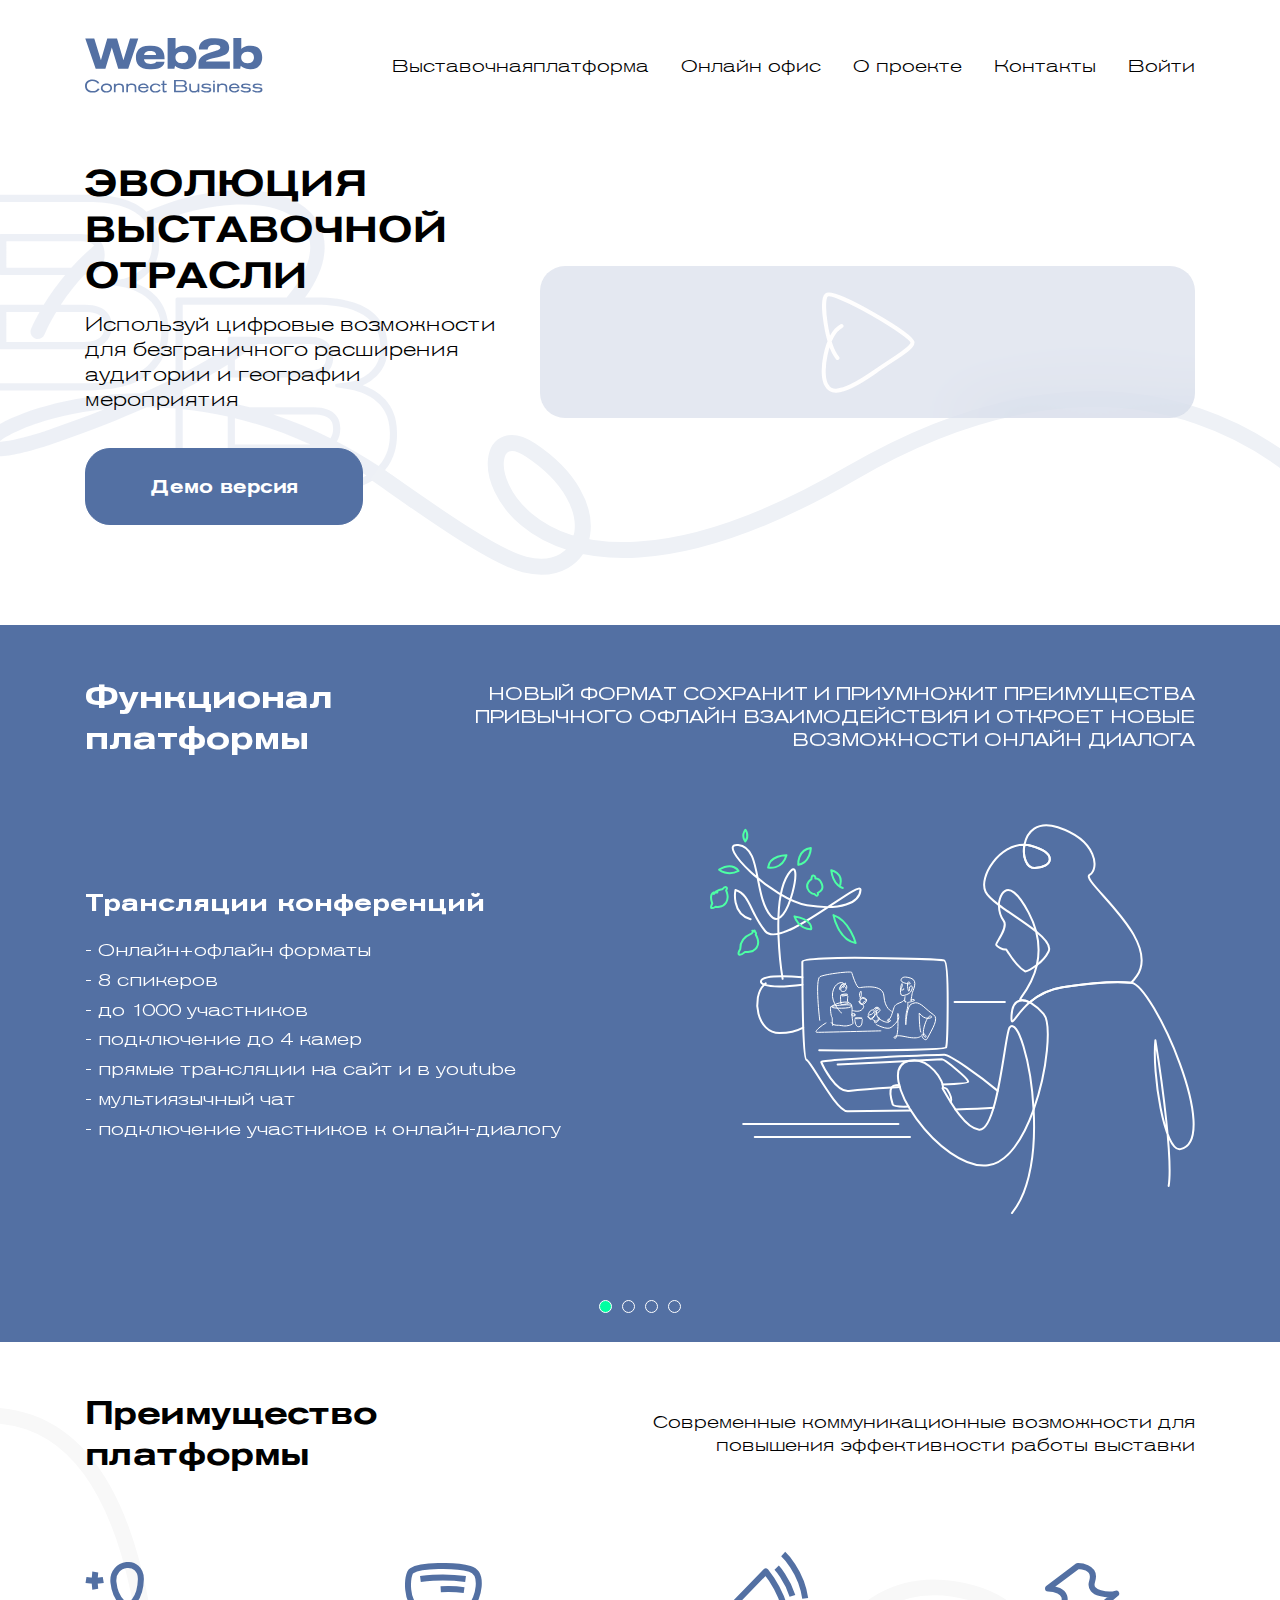
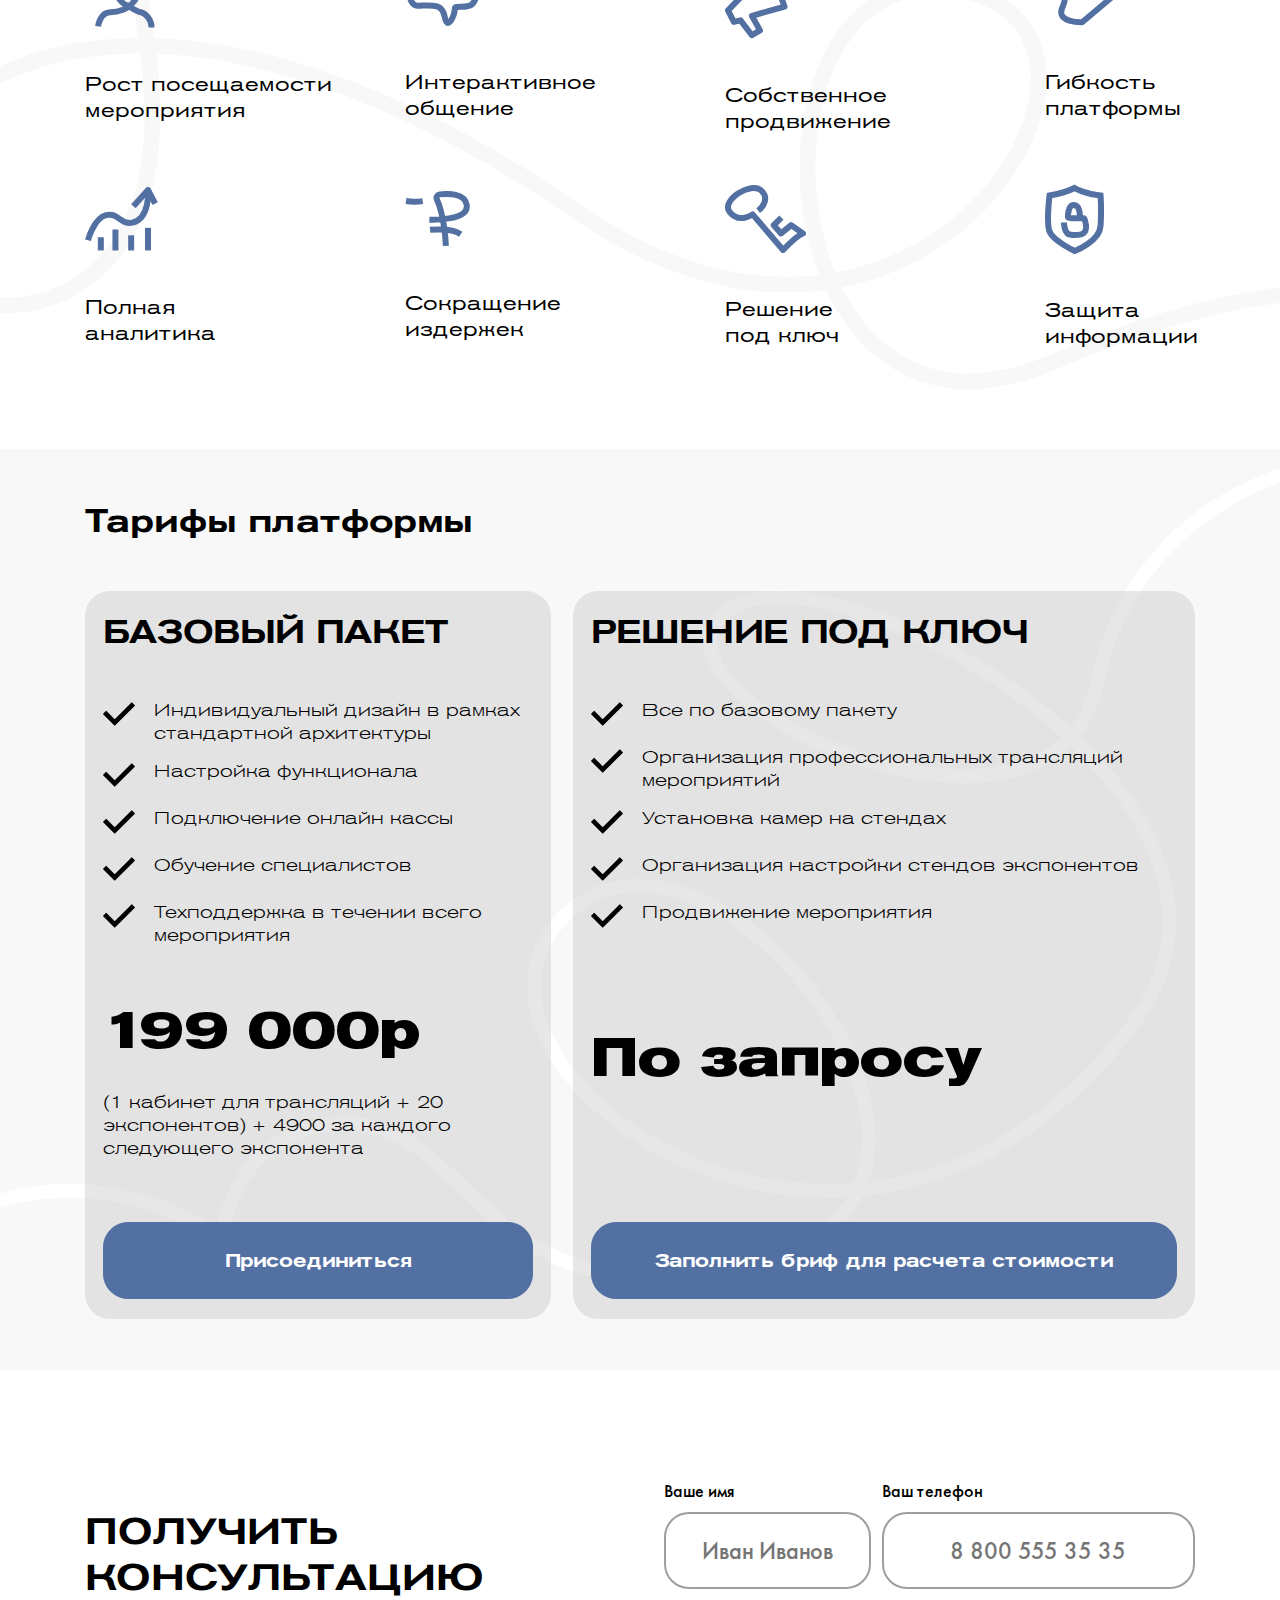
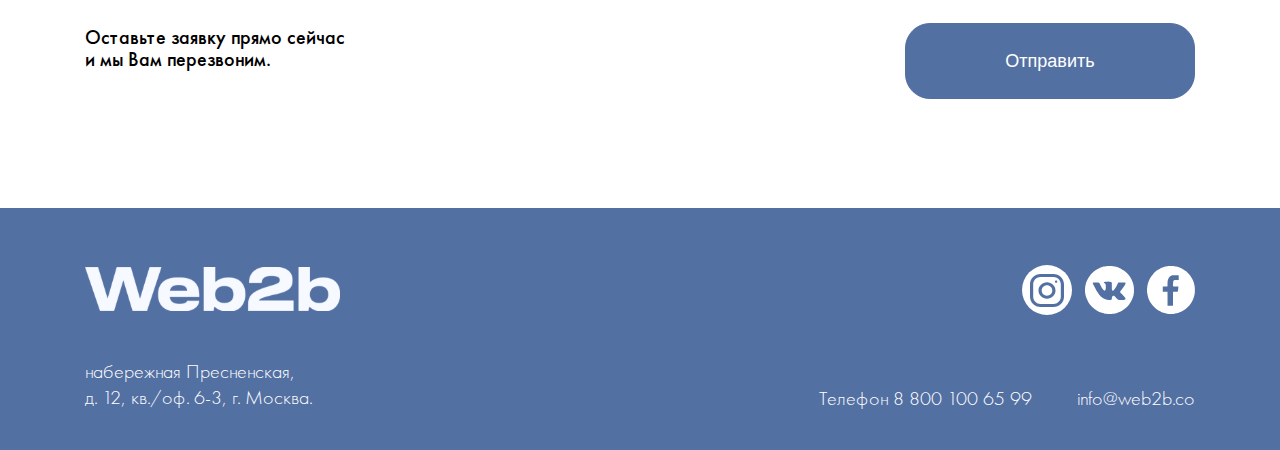
==== commit 625704bc: "all mobile version is ready" ====
--- a/exhibition.html
+++ b/exhibition.html
@@ -22,12 +22,14 @@
         <a href="/" class="logo__link">
           <img src="./img/logo.svg" alt="Web2b" class="logo">
         </a>
-        <nav class="nav">
+        <span class="header__burger no-xl md" id="burger"></span>
+        <nav class="nav" id="nav">
           <div class="nav__wrapper">
-            <a href="#" class="nav__link">Выставочная платформа</a>
-            <a href="#" class="nav__link">Онлайн офис</a>
+            <a href="#" class="nav__link">Выставочная<br class="no-xl md">платформа</a>
+            <a href="#" class="nav__link active">Онлайн офис</a>
             <a href="/#about" class="nav__link">О проекте</a>
             <a href="#footer" class="nav__link">Контакты</a>
+            <a href="#" class="nav__link nav__link--enter"><b>Войти</b></a>
           </div>
         </nav>
       </div>
@@ -38,9 +40,10 @@
 
     <section class="evolution">
       <div class="container">
+        <h1 class="evolution__title no-xl md">ЭВОЛЮЦИЯ ВЫСТАВОЧНОЙ ОТРАСЛИ</h1>
         <div class="evolution__inner">
           <div class="evolution__content">
-            <h1 class="evolution__title">ЭВОЛЮЦИЯ ВЫСТАВОЧНОЙ ОТРАСЛИ</h1>
+            <h1 class="evolution__title no-md">ЭВОЛЮЦИЯ ВЫСТАВОЧНОЙ ОТРАСЛИ</h1>
             <p class="evolution__description">
               Используй цифровые возможности для безграничного расширения аудитории и географии мероприятия
             </p>
@@ -48,11 +51,9 @@
           </div>
           <div class="evolution__video">
             <div class="video__wrapper">
-              <!-- Для настоящего видео, задать класс video -->
-              <div class="video">
-                <!-- Заглушку удалить -->
-                <img class="video__placeholder" src="./img/exhibition/video.jpg" alt="Video">
-              </div>
+              <video class="video" id="video">
+                <source src="./videos/Web2B_02.mp4" type="video/mp4">
+              </video>
               <div class="vedio__mask">
                 <img src="./img/exhibition/play.svg" alt="Play" class="video__play">
               </div>
@@ -74,9 +75,10 @@
                   ВОЗМОЖНОСТИ ОНЛАЙН ДИАЛОГА
                 </p>
               </div>
+              <h3 class="slider__subtitle no-xl xs">Трансляции конференций</h3>
               <div class="slider__bot">
                 <div class="slider__content">
-                  <h3 class="slider__subtitle">Трансляции конференций</h3>
+                  <h3 class="slider__subtitle no-xs">Трансляции конференций</h3>
                   <ul class="slider__list">
                     <li class="slider__list__item">- Онлайн+офлайн форматы</li>
                     <li class="slider__list__item">- 8 спикеров</li>
@@ -99,9 +101,10 @@
                   ВОЗМОЖНОСТИ ОНЛАЙН ДИАЛОГА
                 </p>
               </div>
+              <h3 class="slider__subtitle no-xl xs">Личный кабинет организатора</h3>
               <div class="slider__bot">
                 <div class="slider__content">
-                  <h3 class="slider__subtitle">Личный кабинет организатора</h3>
+                  <h3 class="slider__subtitle no-xs">Личный кабинет организатора</h3>
                   <ul class="slider__list">
                     <li class="slider__list__item">- управление программой выставочных мероприятий</li>
                     <li class="slider__list__item">- управление стендами экспонентов</li>
@@ -122,9 +125,10 @@
                   ВОЗМОЖНОСТИ ОНЛАЙН ДИАЛОГА
                 </p>
               </div>
+              <h3 class="slider__subtitle no-xl xs">Онлайн магазин экспонента</h3>
               <div class="slider__bot">
                 <div class="slider__content">
-                  <h3 class="slider__subtitle">Онлайн магазин экспонента</h3>
+                  <h3 class="slider__subtitle no-xs">Онлайн магазин экспонента</h3>
                   <ul class="slider__list">
                     <li class="slider__list__item">- ЭДО</li>
                     <li class="slider__list__item">- удобная загрузка каталогов</li>
@@ -143,9 +147,10 @@
                   ВОЗМОЖНОСТИ ОНЛАЙН ДИАЛОГА
                 </p>
               </div>
+              <h3 class="slider__subtitle no-xl xs">Трансляции конференций</h3>
               <div class="slider__bot">
                 <div class="slider__content">
-                  <h3 class="slider__subtitle">Трансляции конференций</h3>
+                  <h3 class="slider__subtitle no-xs">Трансляции конференций</h3>
                   <ul class="slider__list">
                     <li class="slider__list__item">- видео/аудио звонки до 5 человек одновременно</li>
                     <li class="slider__list__item">- онлайн переговорная до 25 человек</li>
@@ -230,7 +235,7 @@
     <section class="tarifs">
       <div class="container">
         <h2 class="tarifs__title">Тарифы платформы</h2>
-        <div class="tarifs__inner">
+        <div class="tarifs__inner" id="tarifsSlider">
           <div class="tarifs__item">
             <div class="tarifs__item__wrapper">
               <h4 class="tarifs__item__title">БАЗОВЫЙ ПАКЕТ</h4>
@@ -299,6 +304,16 @@
               <div class="tarifs__price">По запросу</div>
             </div>
             <a href="#" class="tarifs__btn">Заполнить бриф для расчета стоимости</a>
+          </div>
+        </div>
+        <div class="slider__nav slider__nav--news no-xl xs">
+          <div class="slider__nav__wrapper" id="navTarifs">
+            <div class="slider__nav__item">
+              <span></span>
+            </div>
+            <div class="slider__nav__item">
+              <span></span>
+            </div>
           </div>
         </div>
       </div>
@@ -310,17 +325,6 @@
           <div class="help__inner">
             <div class="help__content">
               <h2 class="help__title">Получить консультацию</h2>
-              <div class="radio__wrapper">
-                <div class="radio__item">
-                  <input type="radio" class="radio" name="radio" id="radio-1">
-                  <label class="radio__text" for="radio-1">Выстовочная платформа</label>
-                </div>
-
-                <div class="radio__item">
-                  <input type="radio" class="radio" name="radio" id="radio-2" checked>
-                  <label for="radio-2" class="radio__text">Онлайн офис</label>
-                </div>
-              </div>
               <p class="help__description">
                 Оставьте заявку прямо сейчас<br>
                 и мы Вам перезвоним.
@@ -352,7 +356,7 @@
           <a href="/" class="logo__link">
             <img src="./img/logo-white.svg" alt="Web2b" class="logo">
           </a>
-          <p class="footer__address">
+          <p class="footer__address no-xs">
             набережная Пресненская,<br>
             д. 12,
             кв./оф. 6-3, г. Москва.
@@ -370,7 +374,7 @@
               <img src="./img/fa.svg" alt="facebook">
             </a>
           </div>
-          <div class="footer__contacts">
+          <div class="footer__contacts no-xs">
             <div class="footer__phone">
               Телефон 8 800 100 65 99
             </div>
@@ -380,9 +384,27 @@
           </div>
         </div>
       </div>
+      <div class="footer__botton no-xl xs">
+        <p class="footer__address">
+          набережная Пресненская,<br>
+          д. 12,
+          кв./оф. 6-3, г. Москва.
+        </p>
+        <div class="footer__contacts">
+          <div class="footer__phone">
+            Телефон 8 800 100 65 99
+          </div>
+          <div class="footer__email">
+            info@web2b.co
+          </div>
+        </div>
+      </div>
     </div>
   </footer>
 
+  <!-- Mask for bloor -->
+  <div class="mask" id="mask"></div>
+
   <!-- jQuery -->
   <script src="./js/include/jquery.min.js"></script>
 
@@ -393,6 +415,7 @@
   <script src="./js/include/slick.min.js"></script>
 
   <!-- Custom JS -->
+  <script src="./js/exhibition.js"></script>
   <script src="./js/scripts.min.js"></script>
 </body>
 
--- a/css/styles.min.css
+++ b/css/styles.min.css
@@ -1 +1 @@
-.evolution{padding-top:65px;padding-bottom:50px;background:url(../img/exhibition/evolution.svg) no-repeat bottom}.evolution__inner{display:-webkit-box;display:-webkit-flex;display:-ms-flexbox;display:flex;-webkit-box-align:center;-webkit-align-items:center;-ms-flex-align:center;align-items:center;-webkit-box-pack:justify;-webkit-justify-content:space-between;-ms-flex-pack:justify;justify-content:space-between}.evolution__title{font-weight:500;font-size:36px;line-height:46px;margin-bottom:14px}.evolution__description{font-weight:300;font-size:20px;line-height:125.3%}.evolution__btn{display:-webkit-box;display:-webkit-flex;display:-ms-flexbox;display:flex;-webkit-box-align:center;-webkit-align-items:center;-ms-flex-align:center;align-items:center;-webkit-box-pack:center;-webkit-justify-content:center;-ms-flex-pack:center;justify-content:center;text-decoration:none;width:278px;height:77px;margin-top:36px;background:#5370a3;border-radius:25px;color:#fff;font-weight:500;font-size:18px;line-height:23px;cursor:pointer;border:1px solid #5370a3;-webkit-transition:all .2s linear;-o-transition:all .2s linear;transition:all .2s linear}.evolution__btn:hover{color:#5370a3;background:0 0}.evolution__content{width:39%}.evolution__video{width:59%;border-radius:25px}.video__wrapper{width:100%;height:auto;position:relative}.video{width:100%;height:100%;border-radius:25px;outline:0}.vedio__mask{width:100%;height:100%;background:rgba(83,112,163,.2);-webkit-backdrop-filter:blur(26px);backdrop-filter:blur(26px);opacity:.8;border-radius:25px;position:absolute;left:0;top:0;display:-webkit-box;display:-webkit-flex;display:-ms-flexbox;display:flex;-webkit-box-align:center;-webkit-align-items:center;-ms-flex-align:center;align-items:center;-webkit-box-pack:center;-webkit-justify-content:center;-ms-flex-pack:center;justify-content:center;cursor:pointer}.vedio__mask:hover .video__play{opacity:.7}.video__play{-webkit-transition:all .2s linear;-o-transition:all .2s linear;transition:all .2s linear}.video__placeholder{width:100%;height:100%}.functions{margin-top:50px;background:#5370a3;padding-top:51px;padding-bottom:29px;color:#fff}.slider__top{display:-webkit-box;display:-webkit-flex;display:-ms-flexbox;display:flex;-webkit-box-align:center;-webkit-align-items:center;-ms-flex-align:center;align-items:center;-webkit-box-pack:justify;-webkit-justify-content:space-between;-ms-flex-pack:justify;justify-content:space-between}.slider__bot{margin-top:66px;display:-webkit-box;display:-webkit-flex;display:-ms-flexbox;display:flex;-webkit-box-align:center;-webkit-align-items:center;-ms-flex-align:center;align-items:center;-webkit-box-pack:justify;-webkit-justify-content:space-between;-ms-flex-pack:justify;justify-content:space-between}.slider__title{font-style:normal;font-weight:500;font-size:32px;line-height:41px;width:35%}.slider__description{font-weight:400;font-size:18px;line-height:23px;text-align:right;text-align:right;width:65%}.slider__subtitle{font-style:normal;font-weight:500;font-size:24px;line-height:31px;margin-bottom:25px}.slider__list__item{font-weight:300;font-size:18px;line-height:82.9%;margin-bottom:15px}.slider__nav{margin-top:7px;z-index:3;bottom:15px;left:50%}.slider__nav__wrapper{display:-webkit-box;display:-webkit-flex;display:-ms-flexbox;display:flex;-webkit-box-align:center;-webkit-align-items:center;-ms-flex-align:center;align-items:center;-webkit-box-pack:center;-webkit-justify-content:center;-ms-flex-pack:center;justify-content:center}.slider__nav__item{display:block;width:13px;height:13px;max-width:13px;max-height:13px;background:0 0;border:1px solid #fff;border-radius:50%;margin:0 5px;cursor:pointer;position:relative}.slider__nav__item span{display:none}.slider__nav__item.slick-current{background:#00ffa2;overflow:visible;position:relative}.slider__text{color:#00ffa2;font-weight:500;font-size:14px;line-height:18px;margin-bottom:8px}.benefits{padding:50px 0;background:url(../img/exhibition/benefits__bg.svg) no-repeat center;background-size:cover}.benefits__top{display:-webkit-box;display:-webkit-flex;display:-ms-flexbox;display:flex;-webkit-box-align:center;-webkit-align-items:center;-ms-flex-align:center;align-items:center;-webkit-box-pack:justify;-webkit-justify-content:space-between;-ms-flex-pack:justify;justify-content:space-between;width:100%;margin-bottom:77px}.benefits__title{font-weight:500;font-size:32px;line-height:41px}.benefits__subtitle{font-style:normal;font-weight:300;font-size:18px;line-height:23px;text-align:right}.benefits__inner{display:-webkit-box;display:-webkit-flex;display:-ms-flexbox;display:flex;-webkit-box-align:center;-webkit-align-items:center;-ms-flex-align:center;align-items:center;-webkit-box-pack:justify;-webkit-justify-content:space-between;-ms-flex-pack:justify;justify-content:space-between;-webkit-flex-wrap:wrap;-ms-flex-wrap:wrap;flex-wrap:wrap}.benefits__item{margin-bottom:50px;width:25%}.benefits__item:nth-child(12),.benefits__item:nth-child(4),.benefits__item:nth-child(8){width:150px}.benefits__name{margin-top:41px;font-style:normal;font-weight:400;font-size:20px;line-height:26px}.tarifs{padding:51px 0;background:#f8f8f8 url(../img/exhibition/tarifs.svg) no-repeat center;background-size:cover}.tarifs__title{font-weight:500;font-size:32px;line-height:41px;margin-bottom:50px}.tarifs__inner{display:-webkit-box;display:-webkit-flex;display:-ms-flexbox;display:flex;-webkit-box-align:center;-webkit-align-items:center;-ms-flex-align:center;align-items:center;-webkit-box-pack:justify;-webkit-justify-content:space-between;-ms-flex-pack:justify;justify-content:space-between}.tarifs__item{background:rgba(196,196,196,.4);border-radius:25px;padding:20px 18px;width:42%;height:728px;position:relative;display:-webkit-box;display:-webkit-flex;display:-ms-flexbox;display:flex;-webkit-box-orient:vertical;-webkit-box-direction:normal;-webkit-flex-direction:column;-ms-flex-direction:column;flex-direction:column;-webkit-box-pack:justify;-webkit-justify-content:space-between;-ms-flex-pack:justify;justify-content:space-between}.tarifs__item--big{width:56%}.tarifs__item--big .tarifs__price{margin-top:92px}.tarifs__item__title{font-style:normal;font-weight:500;font-size:32px;line-height:41px;margin-bottom:46px}.tarifs__list__item{font-weight:300;font-size:18px;line-height:23px;margin-bottom:15px;display:-webkit-box;display:-webkit-flex;display:-ms-flexbox;display:flex;-webkit-box-align:start;-webkit-align-items:flex-start;-ms-flex-align:start;align-items:flex-start;-webkit-box-pack:start;-webkit-justify-content:flex-start;-ms-flex-pack:start;justify-content:flex-start}.tarifs__list__item:last-child{margin-bottom:0}.tarifs__ok{margin-right:19px}.tarifs__price{font-style:normal;font-weight:700;font-size:52px;line-height:67px;margin-top:50px}.tarifs__description{font-style:normal;font-weight:300;font-size:18px;line-height:23px;margin-top:27px}.tarifs__btn{display:-webkit-box;display:-webkit-flex;display:-ms-flexbox;display:flex;-webkit-box-align:center;-webkit-align-items:center;-ms-flex-align:center;align-items:center;-webkit-box-pack:center;-webkit-justify-content:center;-ms-flex-pack:center;justify-content:center;text-decoration:none;width:100%;height:77px;background:#5370a3;border-radius:25px;color:#fff;font-weight:500;font-size:18px;line-height:23px;cursor:pointer;border:1px solid #5370a3;-webkit-transition:all .2s linear;-o-transition:all .2s linear;transition:all .2s linear}.tarifs__btn:hover{color:#5370a3;background:0 0}.cost{padding-top:68px;padding-bottom:87px;background:#f8f8f8 url(../img/exhibition/cost.svg) no-repeat center;background-size:cover}.cost__title{font-weight:500;font-size:32px;line-height:41px;margin-bottom:66px;text-align:center}.cost__top{display:-webkit-box;display:-webkit-flex;display:-ms-flexbox;display:flex;-webkit-box-align:center;-webkit-align-items:center;-ms-flex-align:center;align-items:center;-webkit-box-pack:center;-webkit-justify-content:center;-ms-flex-pack:center;justify-content:center;margin-bottom:86px}.cost__top__wrapper{display:-webkit-box;display:-webkit-flex;display:-ms-flexbox;display:flex;-webkit-box-align:center;-webkit-align-items:center;-ms-flex-align:center;align-items:center;-webkit-box-pack:center;-webkit-justify-content:center;-ms-flex-pack:center;justify-content:center}.cost__top__btn{border:none;border-radius:25px;height:62px;width:350px;font-style:normal;font-weight:500;font-size:18px;line-height:23px;text-align:center;outline:0;cursor:pointer;-webkit-transition:all .2s linear;-o-transition:all .2s linear;transition:all .2s linear;margin:0 15px}.cost__top__btn.active,.cost__top__btn:hover{color:#fff;background:#5370a3}.cost__wrapper{display:-webkit-box;display:-webkit-flex;display:-ms-flexbox;display:flex;-webkit-box-align:start;-webkit-align-items:flex-start;-ms-flex-align:start;align-items:flex-start;-webkit-box-pack:justify;-webkit-justify-content:space-between;-ms-flex-pack:justify;justify-content:space-between}.cost__item{background:rgba(196,196,196,.4);-webkit-backdrop-filter:blur(16px);backdrop-filter:blur(16px);border-radius:25px;padding:0 15px;text-align:center;width:32%;height:292px;display:-webkit-box;display:-webkit-flex;display:-ms-flexbox;display:flex;-webkit-box-align:center;-webkit-align-items:center;-ms-flex-align:center;align-items:center;-webkit-box-pack:center;-webkit-justify-content:center;-ms-flex-pack:center;justify-content:center;cursor:pointer;-webkit-transition:all .2s linear;-o-transition:all .2s linear;transition:all .2s linear}.cost__item--best .cost__text{margin-bottom:18px}.cost__item--best .cost__suptitle{margin-bottom:18px}.cost__item--best .cost__item__title{margin-bottom:20px}.cost__item:hover{background:rgba(83,112,163,.4);color:#fff}.cost__item:hover .cost__btn{background:#00ffa2;color:#5370a3}.cost__item__wrapper{width:100%}.cost__suptitle{font-weight:500;font-size:32px;line-height:41px;margin-bottom:34px}.cost__item__title{font-weight:700;font-size:32px;line-height:41px;margin-bottom:39px}.cost__btn{display:-webkit-box;display:-webkit-flex;display:-ms-flexbox;display:flex;-webkit-box-align:center;-webkit-align-items:center;-ms-flex-align:center;align-items:center;-webkit-box-pack:center;-webkit-justify-content:center;-ms-flex-pack:center;justify-content:center;width:100%;text-align:center;height:77px;background:#5370a3;color:#fff;font-weight:500;font-size:18px;line-height:23px;border-radius:25px;text-decoration:none;-webkit-transition:all .2s ease;-o-transition:all .2s ease;transition:all .2s ease}.cost__btn:hover{opacity:.7}.cost__wrapper{display:none}.cost__wrapper.active{display:-webkit-box;display:-webkit-flex;display:-ms-flexbox;display:flex}.evolution{padding-top:65px;padding-bottom:50px;background:url(../img/exhibition/evolution.svg) no-repeat bottom}.evolution__inner{display:-webkit-box;display:-webkit-flex;display:-ms-flexbox;display:flex;-webkit-box-align:center;-webkit-align-items:center;-ms-flex-align:center;align-items:center;-webkit-box-pack:justify;-webkit-justify-content:space-between;-ms-flex-pack:justify;justify-content:space-between}.evolution__title{font-weight:500;font-size:36px;line-height:46px;margin-bottom:14px}.evolution__description{font-weight:300;font-size:20px;line-height:125.3%}.evolution__btn{display:-webkit-box;display:-webkit-flex;display:-ms-flexbox;display:flex;-webkit-box-align:center;-webkit-align-items:center;-ms-flex-align:center;align-items:center;-webkit-box-pack:center;-webkit-justify-content:center;-ms-flex-pack:center;justify-content:center;text-decoration:none;width:278px;height:77px;margin-top:36px;background:#5370a3;border-radius:25px;color:#fff;font-weight:500;font-size:18px;line-height:23px;cursor:pointer;border:1px solid #5370a3;-webkit-transition:all .2s linear;-o-transition:all .2s linear;transition:all .2s linear}.evolution__btn:hover{color:#5370a3;background:0 0}.evolution__content{width:39%}.evolution__video{width:59%;border-radius:25px}.video__wrapper{width:100%;height:auto;position:relative}.video{width:100%;height:100%;border-radius:25px;outline:0}.vedio__mask{width:100%;height:100%;background:rgba(83,112,163,.2);-webkit-backdrop-filter:blur(26px);backdrop-filter:blur(26px);opacity:.8;border-radius:25px;position:absolute;left:0;top:0;display:-webkit-box;display:-webkit-flex;display:-ms-flexbox;display:flex;-webkit-box-align:center;-webkit-align-items:center;-ms-flex-align:center;align-items:center;-webkit-box-pack:center;-webkit-justify-content:center;-ms-flex-pack:center;justify-content:center;cursor:pointer}.vedio__mask:hover .video__play{opacity:.7}.video__play{-webkit-transition:all .2s linear;-o-transition:all .2s linear;transition:all .2s linear}.video__placeholder{width:100%;height:100%}.functions{margin-top:50px;background:#5370a3;padding-top:51px;padding-bottom:29px;color:#fff}.slider__top{display:-webkit-box;display:-webkit-flex;display:-ms-flexbox;display:flex;-webkit-box-align:center;-webkit-align-items:center;-ms-flex-align:center;align-items:center;-webkit-box-pack:justify;-webkit-justify-content:space-between;-ms-flex-pack:justify;justify-content:space-between}.slider__bot{margin-top:66px;display:-webkit-box;display:-webkit-flex;display:-ms-flexbox;display:flex;-webkit-box-align:center;-webkit-align-items:center;-ms-flex-align:center;align-items:center;-webkit-box-pack:justify;-webkit-justify-content:space-between;-ms-flex-pack:justify;justify-content:space-between}.slider__title{font-style:normal;font-weight:500;font-size:32px;line-height:41px;width:35%}.slider__description{font-weight:400;font-size:18px;line-height:23px;text-align:right;text-align:right;width:65%}.slider__subtitle{font-style:normal;font-weight:500;font-size:24px;line-height:31px;margin-bottom:25px}.slider__list__item{font-weight:300;font-size:18px;line-height:82.9%;margin-bottom:15px}.slider__nav{margin-top:7px;z-index:3;bottom:15px;left:50%}.slider__nav__wrapper{display:-webkit-box;display:-webkit-flex;display:-ms-flexbox;display:flex;-webkit-box-align:center;-webkit-align-items:center;-ms-flex-align:center;align-items:center;-webkit-box-pack:center;-webkit-justify-content:center;-ms-flex-pack:center;justify-content:center}.slider__nav__item{display:block;width:13px;height:13px;max-width:13px;max-height:13px;background:0 0;border:1px solid #fff;border-radius:50%;margin:0 5px;cursor:pointer;position:relative}.slider__nav__item span{display:none}.slider__nav__item.slick-current{background:#00ffa2;overflow:visible;position:relative}.slider__text{color:#00ffa2;font-weight:500;font-size:14px;line-height:18px;margin-bottom:8px}.benefits{padding:50px 0;background:url(../img/exhibition/benefits__bg.svg) no-repeat center;background-size:cover}.benefits__top{display:-webkit-box;display:-webkit-flex;display:-ms-flexbox;display:flex;-webkit-box-align:center;-webkit-align-items:center;-ms-flex-align:center;align-items:center;-webkit-box-pack:justify;-webkit-justify-content:space-between;-ms-flex-pack:justify;justify-content:space-between;width:100%;margin-bottom:77px}.benefits__title{font-weight:500;font-size:32px;line-height:41px}.benefits__subtitle{font-style:normal;font-weight:300;font-size:18px;line-height:23px;text-align:right}.benefits__inner{display:-webkit-box;display:-webkit-flex;display:-ms-flexbox;display:flex;-webkit-box-align:center;-webkit-align-items:center;-ms-flex-align:center;align-items:center;-webkit-box-pack:justify;-webkit-justify-content:space-between;-ms-flex-pack:justify;justify-content:space-between;-webkit-flex-wrap:wrap;-ms-flex-wrap:wrap;flex-wrap:wrap}.benefits__item{margin-bottom:50px;width:25%}.benefits__item:nth-child(12),.benefits__item:nth-child(4),.benefits__item:nth-child(8){width:150px}.benefits__name{margin-top:41px;font-style:normal;font-weight:400;font-size:20px;line-height:26px}.tarifs{padding:51px 0;background:#f8f8f8 url(../img/exhibition/tarifs.svg) no-repeat center;background-size:cover}.tarifs__title{font-weight:500;font-size:32px;line-height:41px;margin-bottom:50px}.tarifs__inner{display:-webkit-box;display:-webkit-flex;display:-ms-flexbox;display:flex;-webkit-box-align:center;-webkit-align-items:center;-ms-flex-align:center;align-items:center;-webkit-box-pack:justify;-webkit-justify-content:space-between;-ms-flex-pack:justify;justify-content:space-between}.tarifs__item{background:rgba(196,196,196,.4);border-radius:25px;padding:20px 18px;width:42%;height:728px;position:relative;display:-webkit-box;display:-webkit-flex;display:-ms-flexbox;display:flex;-webkit-box-orient:vertical;-webkit-box-direction:normal;-webkit-flex-direction:column;-ms-flex-direction:column;flex-direction:column;-webkit-box-pack:justify;-webkit-justify-content:space-between;-ms-flex-pack:justify;justify-content:space-between}.tarifs__item--big{width:56%}.tarifs__item--big .tarifs__price{margin-top:92px}.tarifs__item__title{font-style:normal;font-weight:500;font-size:32px;line-height:41px;margin-bottom:46px}.tarifs__list__item{font-weight:300;font-size:18px;line-height:23px;margin-bottom:15px;display:-webkit-box;display:-webkit-flex;display:-ms-flexbox;display:flex;-webkit-box-align:start;-webkit-align-items:flex-start;-ms-flex-align:start;align-items:flex-start;-webkit-box-pack:start;-webkit-justify-content:flex-start;-ms-flex-pack:start;justify-content:flex-start}.tarifs__list__item:last-child{margin-bottom:0}.tarifs__ok{margin-right:19px}.tarifs__price{font-style:normal;font-weight:700;font-size:52px;line-height:67px;margin-top:50px}.tarifs__description{font-style:normal;font-weight:300;font-size:18px;line-height:23px;margin-top:27px}.tarifs__btn{display:-webkit-box;display:-webkit-flex;display:-ms-flexbox;display:flex;-webkit-box-align:center;-webkit-align-items:center;-ms-flex-align:center;align-items:center;-webkit-box-pack:center;-webkit-justify-content:center;-ms-flex-pack:center;justify-content:center;text-decoration:none;width:100%;height:77px;background:#5370a3;border-radius:25px;color:#fff;font-weight:500;font-size:18px;line-height:23px;cursor:pointer;border:1px solid #5370a3;-webkit-transition:all .2s linear;-o-transition:all .2s linear;transition:all .2s linear}.tarifs__btn:hover{color:#5370a3;background:0 0}.cost{padding-top:68px;padding-bottom:87px;background:#f8f8f8 url(../img/exhibition/cost.svg) no-repeat center;background-size:cover}.cost__title{font-weight:500;font-size:32px;line-height:41px;margin-bottom:66px;text-align:center}.cost__top{display:-webkit-box;display:-webkit-flex;display:-ms-flexbox;display:flex;-webkit-box-align:center;-webkit-align-items:center;-ms-flex-align:center;align-items:center;-webkit-box-pack:center;-webkit-justify-content:center;-ms-flex-pack:center;justify-content:center;margin-bottom:86px}.cost__top__wrapper{display:-webkit-box;display:-webkit-flex;display:-ms-flexbox;display:flex;-webkit-box-align:center;-webkit-align-items:center;-ms-flex-align:center;align-items:center;-webkit-box-pack:center;-webkit-justify-content:center;-ms-flex-pack:center;justify-content:center}.cost__top__btn{border:none;border-radius:25px;height:62px;width:350px;font-style:normal;font-weight:500;font-size:18px;line-height:23px;text-align:center;outline:0;cursor:pointer;-webkit-transition:all .2s linear;-o-transition:all .2s linear;transition:all .2s linear;margin:0 15px}.cost__top__btn.active,.cost__top__btn:hover{color:#fff;background:#5370a3}.cost__wrapper{display:-webkit-box;display:-webkit-flex;display:-ms-flexbox;display:flex;-webkit-box-align:start;-webkit-align-items:flex-start;-ms-flex-align:start;align-items:flex-start;-webkit-box-pack:justify;-webkit-justify-content:space-between;-ms-flex-pack:justify;justify-content:space-between}.cost__item{background:rgba(196,196,196,.4);-webkit-backdrop-filter:blur(16px);backdrop-filter:blur(16px);border-radius:25px;padding:0 15px;text-align:center;width:32%;height:292px;display:-webkit-box;display:-webkit-flex;display:-ms-flexbox;display:flex;-webkit-box-align:center;-webkit-align-items:center;-ms-flex-align:center;align-items:center;-webkit-box-pack:center;-webkit-justify-content:center;-ms-flex-pack:center;justify-content:center;cursor:pointer;-webkit-transition:all .2s linear;-o-transition:all .2s linear;transition:all .2s linear}.cost__item--best .cost__text{margin-bottom:18px}.cost__item--best .cost__suptitle{margin-bottom:18px}.cost__item--best .cost__item__title{margin-bottom:20px}.cost__item:hover{background:rgba(83,112,163,.4);color:#fff}.cost__item:hover .cost__btn{background:#00ffa2;color:#5370a3}.cost__item__wrapper{width:100%}.cost__suptitle{font-weight:500;font-size:32px;line-height:41px;margin-bottom:34px}.cost__item__title{font-weight:700;font-size:32px;line-height:41px;margin-bottom:39px}.cost__btn{display:-webkit-box;display:-webkit-flex;display:-ms-flexbox;display:flex;-webkit-box-align:center;-webkit-align-items:center;-ms-flex-align:center;align-items:center;-webkit-box-pack:center;-webkit-justify-content:center;-ms-flex-pack:center;justify-content:center;width:100%;text-align:center;height:77px;background:#5370a3;color:#fff;font-weight:500;font-size:18px;line-height:23px;border-radius:25px;text-decoration:none;-webkit-transition:all .2s ease;-o-transition:all .2s ease;transition:all .2s ease}.cost__btn:hover{opacity:.7}.cost__wrapper{display:none}.cost__wrapper.active{display:-webkit-box;display:-webkit-flex;display:-ms-flexbox;display:flex}*{-webkit-box-sizing:border-box;box-sizing:border-box}a,abbr,acronym,address,applet,article,aside,audio,b,big,blockquote,body,canvas,caption,center,cite,code,dd,del,details,dfn,div,dl,dt,em,embed,fieldset,figcaption,figure,footer,form,h1,h2,h3,h4,h5,h6,header,hgroup,html,i,iframe,img,ins,kbd,label,legend,li,mark,menu,nav,object,ol,output,p,pre,q,ruby,s,samp,section,small,span,strike,strong,sub,summary,sup,table,tbody,td,tfoot,th,thead,time,tr,tt,u,ul,var,video{margin:0;padding:0;border:0;font-size:100%;font:inherit;vertical-align:baseline}article,aside,details,figcaption,figure,footer,header,hgroup,menu,nav,section{display:block}body{line-height:1}ol,ul{list-style:none}blockquote,q{quotes:none}blockquote:after,blockquote:before,q:after,q:before{content:"";content:none}table{border-collapse:collapse;border-spacing:0}html{overflow-x:hidden}body{font-family:"Akzidenz-Grotesk Pro";font-weight:300;font-size:18px;line-height:82.9%;color:#000;position:relative;overflow-x:hidden;min-width:320px;-webkit-box-sizing:border-box;box-sizing:border-box}img{max-width:100%}.no-xl{display:none}.xl{display:inline-block}.slick-slide{outline:0}.container{width:100%;max-width:1140px;margin:0 auto;padding:0 15px}.header{padding-top:38px}.header__inner{display:-webkit-box;display:-webkit-flex;display:-ms-flexbox;display:flex;-webkit-box-align:center;-webkit-align-items:center;-ms-flex-align:center;align-items:center;-webkit-box-pack:justify;-webkit-justify-content:space-between;-ms-flex-pack:justify;justify-content:space-between}.logo__link{-webkit-transition:all .2s linear;-o-transition:all .2s linear;transition:all .2s linear}.logo__link:hover{opacity:.7}.nav__wrapper{display:-webkit-box;display:-webkit-flex;display:-ms-flexbox;display:flex;-webkit-box-align:center;-webkit-align-items:center;-ms-flex-align:center;align-items:center;-webkit-box-pack:end;-webkit-justify-content:flex-end;-ms-flex-pack:end;justify-content:flex-end}.nav__link{display:inline-block;margin-left:32px;text-decoration:none;color:#000;border-bottom:1px solid transparent;-webkit-transition:all .2s linear;-o-transition:all .2s linear;transition:all .2s linear}.nav__link:hover{border-color:#000}.nav__link:first-child{margin-left:0}.nav__link--enter:hover{border-color:transparent;opacity:.7}.intro{padding-top:123px;height:575px}.intro .container{position:relative}.intro__tail{position:absolute;right:-135px;bottom:-80px}.intro__inner{display:-webkit-box;display:-webkit-flex;display:-ms-flexbox;display:flex;-webkit-box-align:center;-webkit-align-items:center;-ms-flex-align:center;align-items:center;-webkit-box-pack:justify;-webkit-justify-content:space-between;-ms-flex-pack:justify;justify-content:space-between}.intro__title{font-style:normal;font-weight:500;font-size:46px;line-height:105.8%}.capa{background:#5370a3 url(../img/main/capa.svg) no-repeat center;background-size:cover;padding-top:152px;padding-bottom:72px;position:relative}.capa__inner{display:-webkit-box;display:-webkit-flex;display:-ms-flexbox;display:flex;-webkit-box-align:center;-webkit-align-items:center;-ms-flex-align:center;align-items:center;-webkit-box-pack:justify;-webkit-justify-content:space-between;-ms-flex-pack:justify;justify-content:space-between}.capa__item:last-child{text-align:right}.capa__item:last-child .capa__title{text-align:right}.capa__suptitle{font-style:normal;font-weight:400;font-size:24px;line-height:31px;color:#fff;margin-bottom:18px}.capa__title{font-style:normal;font-weight:500;font-size:28px;line-height:36px;color:#fff;margin-bottom:45px}.capa__btn{-webkit-transition:all .2s linear;-o-transition:all .2s linear;transition:all .2s linear;display:inline-block;font-weight:500;font-size:24px;line-height:31px;color:#5370a3;background:#00ffa2;text-decoration:none;border:1px solid #00ffa2;border-radius:25px;padding:13px 31px;z-index:4}.capa__btn:hover{color:#00ffa2;background:0 0}.about{height:663px;background:url(../img/main/about__bg.svg) no-repeat center;background-size:cover;display:-webkit-box;display:-webkit-flex;display:-ms-flexbox;display:flex;-webkit-box-align:center;-webkit-align-items:center;-ms-flex-align:center;align-items:center;-webkit-box-pack:center;-webkit-justify-content:center;-ms-flex-pack:center;justify-content:center}.about__inner{display:-webkit-box;display:-webkit-flex;display:-ms-flexbox;display:flex;-webkit-box-align:center;-webkit-align-items:center;-ms-flex-align:center;align-items:center;-webkit-box-pack:justify;-webkit-justify-content:space-between;-ms-flex-pack:justify;justify-content:space-between}.about__title{font-weight:500;font-size:36px;line-height:46px;margin-bottom:40px}.about__text{font-family:"Futura PT";font-style:normal;font-weight:400;font-size:18px;line-height:108%}.about__text--hidden{display:none;margin-top:25px}.about__text--hidden.active{display:block}.about__showmore{display:inline-block;margin-top:44px;color:#c4c4c4;font-weight:500;font-size:24px;line-height:31px;text-decoration:none;border-bottom:1px solid transparent;-webkit-transition:all .2s linear;-o-transition:all .2s linear;transition:all .2s linear}.about__showmore:hover{border-color:#c4c4c4}.about__content{width:45%}.about__img{width:50%}.news{background:#f8f8f8 url(../img/main/news__bg.svg) no-repeat center;background-size:cover;padding-top:79px;padding-bottom:54px}.news__title{font-weight:500;font-size:32px;line-height:41px;text-align:center;margin-bottom:58px}.news__inner{display:-webkit-box;display:-webkit-flex;display:-ms-flexbox;display:flex;-webkit-box-align:start;-webkit-align-items:flex-start;-ms-flex-align:start;align-items:flex-start;-webkit-box-pack:justify;-webkit-justify-content:space-between;-ms-flex-pack:justify;justify-content:space-between}.news__item{background:rgba(196,196,196,.4);border-radius:25px;padding:20px 24px;width:49%}.news__img{width:492px;height:228px;max-width:492px;max-height:228px;border-radius:25px}.news__item__title{font-weight:500;font-size:24px;line-height:31px;margin-top:18px;margin-bottom:12px}.news__description{font-family:Futura PT;font-style:normal;font-weight:400;font-size:20px;line-height:108%}.news__link{display:inline-block;font-weight:500;font-size:18px;line-height:23px;margin-top:22px;color:#000;text-decoration:none;border-bottom:1px solid transparent;-webkit-transition:all .2s linear;-o-transition:all .2s linear;transition:all .2s linear}.news__link:hover{border-color:#000}.help{overflow:hidden;padding:109px 0}.help__inner{display:-webkit-box;display:-webkit-flex;display:-ms-flexbox;display:flex;-webkit-box-align:center;-webkit-align-items:center;-ms-flex-align:center;align-items:center;-webkit-box-pack:justify;-webkit-justify-content:space-between;-ms-flex-pack:justify;justify-content:space-between}.help__title{font-weight:500;font-size:36px;line-height:46px;text-transform:uppercase}.radio__wrapper{margin-top:45px;display:-webkit-box;display:-webkit-flex;display:-ms-flexbox;display:flex;-webkit-box-align:center;-webkit-align-items:center;-ms-flex-align:center;align-items:center;-webkit-box-pack:start;-webkit-justify-content:flex-start;-ms-flex-pack:start;justify-content:flex-start;font-family:Futura PT;font-style:normal;font-weight:300;font-size:20px;line-height:108%;color:#9e9e9e}.radio__item:first-child{margin-right:28px}.radio{position:absolute;z-index:-1;opacity:0}.radio+label{display:-webkit-inline-box;display:-webkit-inline-flex;display:-ms-inline-flexbox;display:inline-flex;-webkit-box-align:center;-webkit-align-items:center;-ms-flex-align:center;align-items:center;-webkit-user-select:none;-moz-user-select:none;-ms-user-select:none;user-select:none}.radio+label::before{content:"";display:inline-block;width:16px;height:16px;-webkit-flex-shrink:0;-ms-flex-negative:0;flex-shrink:0;-webkit-box-flex:0;-webkit-flex-grow:0;-ms-flex-positive:0;flex-grow:0;background:#c4c4c4;border-radius:50%;margin-right:10px;background-repeat:no-repeat;background-position:center center;background-size:50% 50%}.radio:checked+label{color:#5370a3}.radio:checked+label::before{border-color:#5370a3;background-color:#5370a3}.help__description{font-family:Futura PT;font-style:normal;font-weight:400;font-size:20px;line-height:108%;margin-top:27px}.form__item{display:-webkit-box;display:-webkit-flex;display:-ms-flexbox;display:flex;-webkit-box-align:start;-webkit-align-items:flex-start;-ms-flex-align:start;align-items:flex-start;-webkit-box-pack:start;-webkit-justify-content:flex-start;-ms-flex-pack:start;justify-content:flex-start;-webkit-box-orient:vertical;-webkit-box-direction:normal;-webkit-flex-direction:column;-ms-flex-direction:column;flex-direction:column}.form__wrapper{width:55%;text-align:right}.form__fields{display:-webkit-box;display:-webkit-flex;display:-ms-flexbox;display:flex;-webkit-box-align:center;-webkit-align-items:center;-ms-flex-align:center;align-items:center;-webkit-box-pack:justify;-webkit-justify-content:space-between;-ms-flex-pack:justify;justify-content:space-between;width:100%}.form__item:first-child{width:39%}.form__item:last-child{width:59%}.form__label{font-family:Futura PT;font-style:normal;font-weight:400;font-size:18px;line-height:23px;margin-bottom:10px}.form__input{border:2px solid #9e9e9e;-webkit-box-sizing:border-box;box-sizing:border-box;border-radius:25px;height:77px;outline:0;width:100%;text-align:center;font-family:Futura PT;font-style:normal;font-weight:400;font-size:24px;line-height:31px;color:#000}.form__input:active,.form__input:focus,.form__input:hover{outline:0}.form__btn{margin-top:34px;width:290px;height:76px;background:#5370a3;border-radius:25px;border:none;outline:0;color:#fff;font-weight:500;font-size:18px;line-height:23px;cursor:pointer;border:1px solid #5370a3;-webkit-transition:all .2s linear;-o-transition:all .2s linear;transition:all .2s linear}.form__btn:hover{color:#5370a3;background:0 0}.footer{background:#5370a3;padding-top:57px;padding-bottom:39px;font-family:Futura PT;font-style:normal;font-weight:300;font-size:20px;line-height:26px;color:#fff}.footer__inner{display:-webkit-box;display:-webkit-flex;display:-ms-flexbox;display:flex;-webkit-box-align:center;-webkit-align-items:center;-ms-flex-align:center;align-items:center;-webkit-box-pack:justify;-webkit-justify-content:space-between;-ms-flex-pack:justify;justify-content:space-between}.footer__address{margin-top:41px}.social{display:-webkit-box;display:-webkit-flex;display:-ms-flexbox;display:flex;-webkit-box-align:center;-webkit-align-items:center;-ms-flex-align:center;align-items:center;-webkit-box-pack:end;-webkit-justify-content:flex-end;-ms-flex-pack:end;justify-content:flex-end}.social__item{margin-left:13px;-webkit-transition:opacity .2s linear;-o-transition:opacity .2s linear;transition:opacity .2s linear}.social__item:first-child{margin-left:0}.social__item:hover{opacity:.7}.footer__contacts{display:-webkit-box;display:-webkit-flex;display:-ms-flexbox;display:flex;-webkit-box-align:center;-webkit-align-items:center;-ms-flex-align:center;align-items:center;-webkit-box-pack:end;-webkit-justify-content:flex-end;-ms-flex-pack:end;justify-content:flex-end;margin-top:64px}.footer__email{margin-left:45px}@media (max-width:1199px){.no-md{display:none}.md{display:inline-block}}@media (max-width:767px){.no-xs{display:none}.xs{display:inline-block}}@font-face{font-family:"Akzidenz-Grotesk Pro";src:url(../fonts/akzidenzgroteskpro/akzidenzgroteskpro-lightex.ttf) format("truetype");font-weight:300;font-style:normal}@font-face{font-family:"Akzidenz-Grotesk Pro";src:url(../fonts/akzidenzgroteskpro/akzidenzgroteskpro-ext.ttf) format("truetype");font-weight:400;font-style:normal}@font-face{font-family:"Akzidenz-Grotesk Pro";src:url(../fonts/akzidenzgroteskpro/akzidenzgroteskpro-mdex.ttf) format("truetype");font-weight:500;font-style:normal}@font-face{font-family:"Akzidenz-Grotesk Pro";src:url(../fonts/akzidenzgroteskpro/akzidenzgroteskpro-boldex.ttf) format("truetype");font-weight:700;font-style:normal}@font-face{font-family:"Futura PT";src:url(../fonts/futurapt/futura_pt_light.ttf) format("truetype");font-weight:300;font-style:normal}@font-face{font-family:"Futura PT";src:url(../fonts/futurapt/FuturaPT-Medium.ttf) format("truetype");font-weight:500;font-style:normal}+.evolution{padding-top:65px;padding-bottom:50px;background:url(../img/exhibition/evolution.svg) no-repeat bottom}.evolution__inner{display:-webkit-box;display:-webkit-flex;display:-ms-flexbox;display:flex;-webkit-box-align:center;-webkit-align-items:center;-ms-flex-align:center;align-items:center;-webkit-box-pack:justify;-webkit-justify-content:space-between;-ms-flex-pack:justify;justify-content:space-between}.evolution__title{font-weight:500;font-size:36px;line-height:46px;margin-bottom:14px}.evolution__description{font-weight:300;font-size:20px;line-height:125.3%}.evolution__btn{display:-webkit-box;display:-webkit-flex;display:-ms-flexbox;display:flex;-webkit-box-align:center;-webkit-align-items:center;-ms-flex-align:center;align-items:center;-webkit-box-pack:center;-webkit-justify-content:center;-ms-flex-pack:center;justify-content:center;text-decoration:none;width:278px;height:77px;margin-top:36px;background:#5370a3;border-radius:25px;color:#fff;font-weight:500;font-size:18px;line-height:23px;cursor:pointer;border:1px solid #5370a3;-webkit-transition:all .2s linear;-o-transition:all .2s linear;transition:all .2s linear}.evolution__btn:hover{color:#5370a3;background:0 0}.evolution__content{width:39%}.evolution__video{width:59%;border-radius:25px}.video__wrapper{width:100%;height:auto;position:relative}.video{width:100%;height:100%;border-radius:25px;outline:0}.vedio__mask{width:100%;height:100%;background:rgba(83,112,163,.2);-webkit-backdrop-filter:blur(26px);backdrop-filter:blur(26px);opacity:.8;border-radius:25px;position:absolute;left:0;top:0;display:-webkit-box;display:-webkit-flex;display:-ms-flexbox;display:flex;-webkit-box-align:center;-webkit-align-items:center;-ms-flex-align:center;align-items:center;-webkit-box-pack:center;-webkit-justify-content:center;-ms-flex-pack:center;justify-content:center;cursor:pointer}.vedio__mask:hover .video__play{opacity:.7}.video__play{-webkit-transition:all .2s linear;-o-transition:all .2s linear;transition:all .2s linear}.video__placeholder{width:100%;height:100%}.functions{margin-top:50px;background:#5370a3;padding-top:51px;padding-bottom:29px;color:#fff}.slider__top{display:-webkit-box;display:-webkit-flex;display:-ms-flexbox;display:flex;-webkit-box-align:center;-webkit-align-items:center;-ms-flex-align:center;align-items:center;-webkit-box-pack:justify;-webkit-justify-content:space-between;-ms-flex-pack:justify;justify-content:space-between}.slider__bot{margin-top:66px;display:-webkit-box;display:-webkit-flex;display:-ms-flexbox;display:flex;-webkit-box-align:center;-webkit-align-items:center;-ms-flex-align:center;align-items:center;-webkit-box-pack:justify;-webkit-justify-content:space-between;-ms-flex-pack:justify;justify-content:space-between}.slider__title{font-style:normal;font-weight:500;font-size:32px;line-height:41px;width:35%}.slider__description{font-weight:400;font-size:18px;line-height:23px;text-align:right;text-align:right;width:65%}.slider__subtitle{font-style:normal;font-weight:500;font-size:24px;line-height:31px;margin-bottom:25px}.slider__list__item{font-weight:300;font-size:18px;line-height:82.9%;margin-bottom:15px}.slider__nav{margin-top:7px;z-index:3;bottom:15px;left:50%}.slider__nav__wrapper{display:-webkit-box;display:-webkit-flex;display:-ms-flexbox;display:flex;-webkit-box-align:center;-webkit-align-items:center;-ms-flex-align:center;align-items:center;-webkit-box-pack:center;-webkit-justify-content:center;-ms-flex-pack:center;justify-content:center}.slider__nav__item{display:block;width:13px;height:13px;max-width:13px;max-height:13px;background:0 0;border:1px solid #fff;border-radius:50%;margin:0 5px;cursor:pointer;position:relative}.slider__nav__item span{display:none}.slider__nav__item.slick-current{background:#00ffa2;overflow:visible;position:relative}.slider__text{color:#00ffa2;font-weight:500;font-size:14px;line-height:18px;margin-bottom:8px}.benefits{padding:50px 0;background:url(../img/exhibition/benefits__bg.svg) no-repeat center;background-size:cover}.benefits__top{display:-webkit-box;display:-webkit-flex;display:-ms-flexbox;display:flex;-webkit-box-align:center;-webkit-align-items:center;-ms-flex-align:center;align-items:center;-webkit-box-pack:justify;-webkit-justify-content:space-between;-ms-flex-pack:justify;justify-content:space-between;width:100%;margin-bottom:77px}.benefits__title{font-weight:500;font-size:32px;line-height:41px}.benefits__subtitle{font-style:normal;font-weight:300;font-size:18px;line-height:23px;text-align:right}.benefits__inner{display:-webkit-box;display:-webkit-flex;display:-ms-flexbox;display:flex;-webkit-box-align:center;-webkit-align-items:center;-ms-flex-align:center;align-items:center;-webkit-box-pack:justify;-webkit-justify-content:space-between;-ms-flex-pack:justify;justify-content:space-between;-webkit-flex-wrap:wrap;-ms-flex-wrap:wrap;flex-wrap:wrap}.benefits__item{margin-bottom:50px;width:25%}.benefits__item:nth-child(12),.benefits__item:nth-child(4),.benefits__item:nth-child(8){width:150px}.benefits__name{margin-top:41px;font-style:normal;font-weight:400;font-size:20px;line-height:26px}.tarifs{padding:51px 0;background:#f8f8f8 url(../img/exhibition/tarifs.svg) no-repeat center;background-size:cover}.tarifs__title{font-weight:500;font-size:32px;line-height:41px;margin-bottom:50px}.tarifs__inner{display:-webkit-box;display:-webkit-flex;display:-ms-flexbox;display:flex;-webkit-box-align:center;-webkit-align-items:center;-ms-flex-align:center;align-items:center;-webkit-box-pack:justify;-webkit-justify-content:space-between;-ms-flex-pack:justify;justify-content:space-between}.tarifs__item{background:rgba(196,196,196,.4);border-radius:25px;padding:20px 18px;width:42%;height:728px;position:relative;display:-webkit-box;display:-webkit-flex;display:-ms-flexbox;display:flex;-webkit-box-orient:vertical;-webkit-box-direction:normal;-webkit-flex-direction:column;-ms-flex-direction:column;flex-direction:column;-webkit-box-pack:justify;-webkit-justify-content:space-between;-ms-flex-pack:justify;justify-content:space-between}.tarifs__item--big{width:56%}.tarifs__item--big .tarifs__price{margin-top:92px}.tarifs__item__title{font-style:normal;font-weight:500;font-size:32px;line-height:41px;margin-bottom:46px}.tarifs__list__item{font-weight:300;font-size:18px;line-height:23px;margin-bottom:15px;display:-webkit-box;display:-webkit-flex;display:-ms-flexbox;display:flex;-webkit-box-align:start;-webkit-align-items:flex-start;-ms-flex-align:start;align-items:flex-start;-webkit-box-pack:start;-webkit-justify-content:flex-start;-ms-flex-pack:start;justify-content:flex-start}.tarifs__list__item:last-child{margin-bottom:0}.tarifs__ok{margin-right:19px}.tarifs__price{font-style:normal;font-weight:700;font-size:52px;line-height:67px;margin-top:50px}.tarifs__description{font-style:normal;font-weight:300;font-size:18px;line-height:23px;margin-top:27px}.tarifs__btn{display:-webkit-box;display:-webkit-flex;display:-ms-flexbox;display:flex;-webkit-box-align:center;-webkit-align-items:center;-ms-flex-align:center;align-items:center;-webkit-box-pack:center;-webkit-justify-content:center;-ms-flex-pack:center;justify-content:center;text-decoration:none;width:100%;height:77px;background:#5370a3;border-radius:25px;color:#fff;font-weight:500;font-size:18px;line-height:23px;cursor:pointer;border:1px solid #5370a3;-webkit-transition:all .2s linear;-o-transition:all .2s linear;transition:all .2s linear}.tarifs__btn:hover{color:#5370a3;background:0 0}.cost{padding-top:68px;padding-bottom:87px;background:#f8f8f8 url(../img/exhibition/cost.svg) no-repeat center;background-size:cover}.cost__title{font-weight:500;font-size:32px;line-height:41px;margin-bottom:66px;text-align:center}.cost__top{display:-webkit-box;display:-webkit-flex;display:-ms-flexbox;display:flex;-webkit-box-align:center;-webkit-align-items:center;-ms-flex-align:center;align-items:center;-webkit-box-pack:center;-webkit-justify-content:center;-ms-flex-pack:center;justify-content:center;margin-bottom:86px}.cost__top__wrapper{display:-webkit-box;display:-webkit-flex;display:-ms-flexbox;display:flex;-webkit-box-align:center;-webkit-align-items:center;-ms-flex-align:center;align-items:center;-webkit-box-pack:center;-webkit-justify-content:center;-ms-flex-pack:center;justify-content:center}.cost__top__btn{border:none;border-radius:25px;height:62px;width:350px;font-style:normal;font-weight:500;font-size:18px;line-height:23px;text-align:center;outline:0;cursor:pointer;-webkit-transition:all .2s linear;-o-transition:all .2s linear;transition:all .2s linear;margin:0 15px}.cost__top__btn.active,.cost__top__btn:hover{color:#fff;background:#5370a3}.cost__wrapper{display:-webkit-box;display:-webkit-flex;display:-ms-flexbox;display:flex;-webkit-box-align:start;-webkit-align-items:flex-start;-ms-flex-align:start;align-items:flex-start;-webkit-box-pack:justify;-webkit-justify-content:space-between;-ms-flex-pack:justify;justify-content:space-between}.cost__item{background:rgba(196,196,196,.4);-webkit-backdrop-filter:blur(16px);backdrop-filter:blur(16px);border-radius:25px;padding:0 15px;text-align:center;width:32%;height:292px;display:-webkit-box;display:-webkit-flex;display:-ms-flexbox;display:flex;-webkit-box-align:center;-webkit-align-items:center;-ms-flex-align:center;align-items:center;-webkit-box-pack:center;-webkit-justify-content:center;-ms-flex-pack:center;justify-content:center;cursor:pointer;-webkit-transition:all .2s linear;-o-transition:all .2s linear;transition:all .2s linear}.cost__item--best .cost__text{margin-bottom:18px}.cost__item--best .cost__suptitle{margin-bottom:18px}.cost__item--best .cost__item__title{margin-bottom:20px}.cost__item:hover{background:rgba(83,112,163,.4);color:#fff}.cost__item:hover .cost__btn{background:#00ffa2;color:#5370a3}.cost__item__wrapper{width:100%}.cost__suptitle{font-weight:500;font-size:32px;line-height:41px;margin-bottom:34px}.cost__item__title{font-weight:700;font-size:32px;line-height:41px;margin-bottom:39px}.cost__btn{display:-webkit-box;display:-webkit-flex;display:-ms-flexbox;display:flex;-webkit-box-align:center;-webkit-align-items:center;-ms-flex-align:center;align-items:center;-webkit-box-pack:center;-webkit-justify-content:center;-ms-flex-pack:center;justify-content:center;width:100%;text-align:center;height:77px;background:#5370a3;color:#fff;font-weight:500;font-size:18px;line-height:23px;border-radius:25px;text-decoration:none;-webkit-transition:all .2s ease;-o-transition:all .2s ease;transition:all .2s ease}.cost__btn:hover{opacity:.7}.cost__wrapper{display:none}.cost__wrapper.active{display:-webkit-box;display:-webkit-flex;display:-ms-flexbox;display:flex}@media (max-width:1199px){.tarifs__item{width:49%;height:580px;padding:17px}.tarifs__item--big{width:49%}.tarifs__item--big .tarifs__price{margin-top:36px}.tarifs__item__title{font-size:18px;line-height:23px;margin-bottom:17px}.tarifs__list__item{font-size:14px;line-height:18px}.tarifs__ok{margin-right:8px}.tarifs__price{margin-top:31px;font-size:24px;line-height:31px}.tarifs__description{font-size:14px;line-height:18px;margin-top:27px}.tarifs__btn{font-size:18px;line-height:23px;text-align:center}}@media (max-width:767px){.evolution{padding-top:92px;padding-bottom:112px;background:0 0}.evolution__title{font-size:24px;line-height:31px;margin-bottom:25px}.evolution__inner{-webkit-box-orient:vertical;-webkit-box-direction:normal;-webkit-flex-direction:column;-ms-flex-direction:column;flex-direction:column}.evolution__content{width:100%;-webkit-box-ordinal-group:3;-webkit-order:2;-ms-flex-order:2;order:2}.evolution__video{-webkit-box-ordinal-group:2;-webkit-order:1;-ms-flex-order:1;order:1;width:100%;margin-bottom:57px}.evolution__description{font-size:18px;line-height:125.3%}.evolution__btn{margin-top:42px;width:192px;height:53px;font-size:18px;line-height:23px}.functions{margin-top:0;padding-top:40px;padding-bottom:28px}.slider__top{-webkit-box-orient:vertical;-webkit-box-direction:normal;-webkit-flex-direction:column;-ms-flex-direction:column;flex-direction:column}.slider__title{font-size:22px;line-height:29px;width:100%;margin-bottom:16px}.slider__description{font-size:9px;line-height:12px;width:100%;text-align:left}.slider__bot{-webkit-box-orient:vertical;-webkit-box-direction:normal;-webkit-flex-direction:column;-ms-flex-direction:column;flex-direction:column;margin-top:35px}.slider__content{-webkit-box-ordinal-group:3;-webkit-order:2;-ms-flex-order:2;order:2;margin-top:16px;width:100%}.slider__img{-webkit-box-ordinal-group:2;-webkit-order:1;-ms-flex-order:1;order:1}.slider__list__item{font-size:14px;line-height:82.9%;margin-bottom:10px}.slider__nav{margin-top:61px}.slider__nav__item{width:8.31px;height:8.31px;max-width:8.31px;max-height:8.31px}.slider__subtitle{margin-top:54px;font-size:18px;line-height:23px;margin-bottom:0}.benefits{padding-top:135px;padding-bottom:120px;background:0 0}.benefits__top{margin-bottom:95px}.benefits__title{font-size:23px;line-height:29px}.benefits__subtitle{display:none}.benefits__item{width:40%}.benefits__item:nth-child(12),.benefits__item:nth-child(4),.benefits__item:nth-child(8){width:40%}.benefits__name{font-size:14px;line-height:18px;margin-top:38px}.benefits__img{height:65px;width:auto}.tarifs{padding-top:40px;padding-bottom:31px}.tarifs .slick-initialized .slick-slide{display:-webkit-box!important;display:-webkit-flex!important;display:-ms-flexbox!important;display:flex!important}.tarifs__title{font-size:23px;line-height:29px;margin-bottom:51px}.tarifs__inner{display:block}.tarifs__item{height:550px;width:100%;margin:5px}.tarifs__btn{height:53px}.slider__text{width:100%;margin-bottom:0;font-size:11px;line-height:14px}.cost{padding-top:40px;padding-bottom:50px;background:#f8f8f8}.cost .slick-initialized .slick-slide{display:-webkit-box;display:-webkit-flex;display:-ms-flexbox;display:flex}.cost .slick-list.draggable{padding-left:0!important;padding-right:50px}.cost .slick-track{display:-webkit-box;display:-webkit-flex;display:-ms-flexbox;display:flex}.cost__title{font-weight:500;font-size:23px;line-height:29px;-moz-text-align-last:left;text-align-last:left;margin-bottom:41px}.cost__top{display:none}.cost__wrapper{display:block}.cost__wrapper.active{display:block}.cost__item{height:208px;width:295px!important;max-width:295px;margin-right:20px}.cost__suptitle{font-size:24px;line-height:31px;margin-bottom:10px}.cost__item__title{font-size:36px;line-height:46px;margin-bottom:23px}.cost__btn{height:53px;font-size:18px;line-height:23px}.cost__section{font-size:18px;line-height:23px;margin-bottom:25px}.cost__section--special{margin-top:57px}}@media (max-width:375px){.cost__item{height:250px}.cost__item__title{font-size:30px}.cost__btn{font-size:14px}}.evolution{padding-top:65px;padding-bottom:50px;background:url(../img/exhibition/evolution.svg) no-repeat bottom}.evolution__inner{display:-webkit-box;display:-webkit-flex;display:-ms-flexbox;display:flex;-webkit-box-align:center;-webkit-align-items:center;-ms-flex-align:center;align-items:center;-webkit-box-pack:justify;-webkit-justify-content:space-between;-ms-flex-pack:justify;justify-content:space-between}.evolution__title{font-weight:500;font-size:36px;line-height:46px;margin-bottom:14px}.evolution__description{font-weight:300;font-size:20px;line-height:125.3%}.evolution__btn{display:-webkit-box;display:-webkit-flex;display:-ms-flexbox;display:flex;-webkit-box-align:center;-webkit-align-items:center;-ms-flex-align:center;align-items:center;-webkit-box-pack:center;-webkit-justify-content:center;-ms-flex-pack:center;justify-content:center;text-decoration:none;width:278px;height:77px;margin-top:36px;background:#5370a3;border-radius:25px;color:#fff;font-weight:500;font-size:18px;line-height:23px;cursor:pointer;border:1px solid #5370a3;-webkit-transition:all .2s linear;-o-transition:all .2s linear;transition:all .2s linear}.evolution__btn:hover{color:#5370a3;background:0 0}.evolution__content{width:39%}.evolution__video{width:59%;border-radius:25px}.video__wrapper{width:100%;height:auto;position:relative}.video{width:100%;height:100%;border-radius:25px;outline:0}.vedio__mask{width:100%;height:100%;background:rgba(83,112,163,.2);-webkit-backdrop-filter:blur(26px);backdrop-filter:blur(26px);opacity:.8;border-radius:25px;position:absolute;left:0;top:0;display:-webkit-box;display:-webkit-flex;display:-ms-flexbox;display:flex;-webkit-box-align:center;-webkit-align-items:center;-ms-flex-align:center;align-items:center;-webkit-box-pack:center;-webkit-justify-content:center;-ms-flex-pack:center;justify-content:center;cursor:pointer}.vedio__mask:hover .video__play{opacity:.7}.video__play{-webkit-transition:all .2s linear;-o-transition:all .2s linear;transition:all .2s linear}.video__placeholder{width:100%;height:100%}.functions{margin-top:50px;background:#5370a3;padding-top:51px;padding-bottom:29px;color:#fff}.slider__top{display:-webkit-box;display:-webkit-flex;display:-ms-flexbox;display:flex;-webkit-box-align:center;-webkit-align-items:center;-ms-flex-align:center;align-items:center;-webkit-box-pack:justify;-webkit-justify-content:space-between;-ms-flex-pack:justify;justify-content:space-between}.slider__bot{margin-top:66px;display:-webkit-box;display:-webkit-flex;display:-ms-flexbox;display:flex;-webkit-box-align:center;-webkit-align-items:center;-ms-flex-align:center;align-items:center;-webkit-box-pack:justify;-webkit-justify-content:space-between;-ms-flex-pack:justify;justify-content:space-between}.slider__title{font-style:normal;font-weight:500;font-size:32px;line-height:41px;width:35%}.slider__description{font-weight:400;font-size:18px;line-height:23px;text-align:right;text-align:right;width:65%}.slider__subtitle{font-style:normal;font-weight:500;font-size:24px;line-height:31px;margin-bottom:25px}.slider__list__item{font-weight:300;font-size:18px;line-height:82.9%;margin-bottom:15px}.slider__nav{margin-top:7px;z-index:3;bottom:15px;left:50%}.slider__nav__wrapper{display:-webkit-box;display:-webkit-flex;display:-ms-flexbox;display:flex;-webkit-box-align:center;-webkit-align-items:center;-ms-flex-align:center;align-items:center;-webkit-box-pack:center;-webkit-justify-content:center;-ms-flex-pack:center;justify-content:center}.slider__nav__item{display:block;width:13px;height:13px;max-width:13px;max-height:13px;background:0 0;border:1px solid #fff;border-radius:50%;margin:0 5px;cursor:pointer;position:relative}.slider__nav__item span{display:none}.slider__nav__item.slick-current{background:#00ffa2;overflow:visible;position:relative}.slider__text{color:#00ffa2;font-weight:500;font-size:14px;line-height:18px;margin-bottom:8px}.benefits{padding:50px 0;background:url(../img/exhibition/benefits__bg.svg) no-repeat center;background-size:cover}.benefits__top{display:-webkit-box;display:-webkit-flex;display:-ms-flexbox;display:flex;-webkit-box-align:center;-webkit-align-items:center;-ms-flex-align:center;align-items:center;-webkit-box-pack:justify;-webkit-justify-content:space-between;-ms-flex-pack:justify;justify-content:space-between;width:100%;margin-bottom:77px}.benefits__title{font-weight:500;font-size:32px;line-height:41px}.benefits__subtitle{font-style:normal;font-weight:300;font-size:18px;line-height:23px;text-align:right}.benefits__inner{display:-webkit-box;display:-webkit-flex;display:-ms-flexbox;display:flex;-webkit-box-align:center;-webkit-align-items:center;-ms-flex-align:center;align-items:center;-webkit-box-pack:justify;-webkit-justify-content:space-between;-ms-flex-pack:justify;justify-content:space-between;-webkit-flex-wrap:wrap;-ms-flex-wrap:wrap;flex-wrap:wrap}.benefits__item{margin-bottom:50px;width:25%}.benefits__item:nth-child(12),.benefits__item:nth-child(4),.benefits__item:nth-child(8){width:150px}.benefits__name{margin-top:41px;font-style:normal;font-weight:400;font-size:20px;line-height:26px}.tarifs{padding:51px 0;background:#f8f8f8 url(../img/exhibition/tarifs.svg) no-repeat center;background-size:cover}.tarifs__title{font-weight:500;font-size:32px;line-height:41px;margin-bottom:50px}.tarifs__inner{display:-webkit-box;display:-webkit-flex;display:-ms-flexbox;display:flex;-webkit-box-align:center;-webkit-align-items:center;-ms-flex-align:center;align-items:center;-webkit-box-pack:justify;-webkit-justify-content:space-between;-ms-flex-pack:justify;justify-content:space-between}.tarifs__item{background:rgba(196,196,196,.4);border-radius:25px;padding:20px 18px;width:42%;height:728px;position:relative;display:-webkit-box;display:-webkit-flex;display:-ms-flexbox;display:flex;-webkit-box-orient:vertical;-webkit-box-direction:normal;-webkit-flex-direction:column;-ms-flex-direction:column;flex-direction:column;-webkit-box-pack:justify;-webkit-justify-content:space-between;-ms-flex-pack:justify;justify-content:space-between}.tarifs__item--big{width:56%}.tarifs__item--big .tarifs__price{margin-top:92px}.tarifs__item__title{font-style:normal;font-weight:500;font-size:32px;line-height:41px;margin-bottom:46px}.tarifs__list__item{font-weight:300;font-size:18px;line-height:23px;margin-bottom:15px;display:-webkit-box;display:-webkit-flex;display:-ms-flexbox;display:flex;-webkit-box-align:start;-webkit-align-items:flex-start;-ms-flex-align:start;align-items:flex-start;-webkit-box-pack:start;-webkit-justify-content:flex-start;-ms-flex-pack:start;justify-content:flex-start}.tarifs__list__item:last-child{margin-bottom:0}.tarifs__ok{margin-right:19px}.tarifs__price{font-style:normal;font-weight:700;font-size:52px;line-height:67px;margin-top:50px}.tarifs__description{font-style:normal;font-weight:300;font-size:18px;line-height:23px;margin-top:27px}.tarifs__btn{display:-webkit-box;display:-webkit-flex;display:-ms-flexbox;display:flex;-webkit-box-align:center;-webkit-align-items:center;-ms-flex-align:center;align-items:center;-webkit-box-pack:center;-webkit-justify-content:center;-ms-flex-pack:center;justify-content:center;text-decoration:none;width:100%;height:77px;background:#5370a3;border-radius:25px;color:#fff;font-weight:500;font-size:18px;line-height:23px;cursor:pointer;border:1px solid #5370a3;-webkit-transition:all .2s linear;-o-transition:all .2s linear;transition:all .2s linear}.tarifs__btn:hover{color:#5370a3;background:0 0}.cost{padding-top:68px;padding-bottom:87px;background:#f8f8f8 url(../img/exhibition/cost.svg) no-repeat center;background-size:cover}.cost__title{font-weight:500;font-size:32px;line-height:41px;margin-bottom:66px;text-align:center}.cost__top{display:-webkit-box;display:-webkit-flex;display:-ms-flexbox;display:flex;-webkit-box-align:center;-webkit-align-items:center;-ms-flex-align:center;align-items:center;-webkit-box-pack:center;-webkit-justify-content:center;-ms-flex-pack:center;justify-content:center;margin-bottom:86px}.cost__top__wrapper{display:-webkit-box;display:-webkit-flex;display:-ms-flexbox;display:flex;-webkit-box-align:center;-webkit-align-items:center;-ms-flex-align:center;align-items:center;-webkit-box-pack:center;-webkit-justify-content:center;-ms-flex-pack:center;justify-content:center}.cost__top__btn{border:none;border-radius:25px;height:62px;width:350px;font-style:normal;font-weight:500;font-size:18px;line-height:23px;text-align:center;outline:0;cursor:pointer;-webkit-transition:all .2s linear;-o-transition:all .2s linear;transition:all .2s linear;margin:0 15px}.cost__top__btn.active,.cost__top__btn:hover{color:#fff;background:#5370a3}.cost__wrapper{display:-webkit-box;display:-webkit-flex;display:-ms-flexbox;display:flex;-webkit-box-align:start;-webkit-align-items:flex-start;-ms-flex-align:start;align-items:flex-start;-webkit-box-pack:justify;-webkit-justify-content:space-between;-ms-flex-pack:justify;justify-content:space-between}.cost__item{background:rgba(196,196,196,.4);-webkit-backdrop-filter:blur(16px);backdrop-filter:blur(16px);border-radius:25px;padding:0 15px;text-align:center;width:32%;height:292px;display:-webkit-box;display:-webkit-flex;display:-ms-flexbox;display:flex;-webkit-box-align:center;-webkit-align-items:center;-ms-flex-align:center;align-items:center;-webkit-box-pack:center;-webkit-justify-content:center;-ms-flex-pack:center;justify-content:center;cursor:pointer;-webkit-transition:all .2s linear;-o-transition:all .2s linear;transition:all .2s linear}.cost__item--best .cost__text{margin-bottom:18px}.cost__item--best .cost__suptitle{margin-bottom:18px}.cost__item--best .cost__item__title{margin-bottom:20px}.cost__item:hover{background:rgba(83,112,163,.4);color:#fff}.cost__item:hover .cost__btn{background:#00ffa2;color:#5370a3}.cost__item__wrapper{width:100%}.cost__suptitle{font-weight:500;font-size:32px;line-height:41px;margin-bottom:34px}.cost__item__title{font-weight:700;font-size:32px;line-height:41px;margin-bottom:39px}.cost__btn{display:-webkit-box;display:-webkit-flex;display:-ms-flexbox;display:flex;-webkit-box-align:center;-webkit-align-items:center;-ms-flex-align:center;align-items:center;-webkit-box-pack:center;-webkit-justify-content:center;-ms-flex-pack:center;justify-content:center;width:100%;text-align:center;height:77px;background:#5370a3;color:#fff;font-weight:500;font-size:18px;line-height:23px;border-radius:25px;text-decoration:none;-webkit-transition:all .2s ease;-o-transition:all .2s ease;transition:all .2s ease}.cost__btn:hover{opacity:.7}.cost__wrapper{display:none}.cost__wrapper.active{display:-webkit-box;display:-webkit-flex;display:-ms-flexbox;display:flex}@media (max-width:1199px){.tarifs__item{width:49%;height:580px;padding:17px}.tarifs__item--big{width:49%}.tarifs__item--big .tarifs__price{margin-top:36px}.tarifs__item__title{font-size:18px;line-height:23px;margin-bottom:17px}.tarifs__list__item{font-size:14px;line-height:18px}.tarifs__ok{margin-right:8px}.tarifs__price{margin-top:31px;font-size:24px;line-height:31px}.tarifs__description{font-size:14px;line-height:18px;margin-top:27px}.tarifs__btn{font-size:18px;line-height:23px;text-align:center}}@media (max-width:767px){.evolution{padding-top:92px;padding-bottom:112px;background:0 0}.evolution__title{font-size:24px;line-height:31px;margin-bottom:25px}.evolution__inner{-webkit-box-orient:vertical;-webkit-box-direction:normal;-webkit-flex-direction:column;-ms-flex-direction:column;flex-direction:column}.evolution__content{width:100%;-webkit-box-ordinal-group:3;-webkit-order:2;-ms-flex-order:2;order:2}.evolution__video{-webkit-box-ordinal-group:2;-webkit-order:1;-ms-flex-order:1;order:1;width:100%;margin-bottom:57px}.evolution__description{font-size:18px;line-height:125.3%}.evolution__btn{margin-top:42px;width:192px;height:53px;font-size:18px;line-height:23px}.functions{margin-top:0;padding-top:40px;padding-bottom:28px}.slider__top{-webkit-box-orient:vertical;-webkit-box-direction:normal;-webkit-flex-direction:column;-ms-flex-direction:column;flex-direction:column}.slider__title{font-size:22px;line-height:29px;width:100%;margin-bottom:16px}.slider__description{font-size:9px;line-height:12px;width:100%;text-align:left}.slider__bot{-webkit-box-orient:vertical;-webkit-box-direction:normal;-webkit-flex-direction:column;-ms-flex-direction:column;flex-direction:column;margin-top:35px}.slider__content{-webkit-box-ordinal-group:3;-webkit-order:2;-ms-flex-order:2;order:2;margin-top:16px;width:100%}.slider__img{-webkit-box-ordinal-group:2;-webkit-order:1;-ms-flex-order:1;order:1}.slider__list__item{font-size:14px;line-height:82.9%;margin-bottom:10px}.slider__nav{margin-top:61px}.slider__nav__item{width:8.31px;height:8.31px;max-width:8.31px;max-height:8.31px}.slider__subtitle{margin-top:54px;font-size:18px;line-height:23px;margin-bottom:0}.benefits{padding-top:135px;padding-bottom:120px;background:0 0}.benefits__top{margin-bottom:95px}.benefits__title{font-size:23px;line-height:29px}.benefits__subtitle{display:none}.benefits__item{width:40%}.benefits__item:nth-child(12),.benefits__item:nth-child(4),.benefits__item:nth-child(8){width:40%}.benefits__name{font-size:14px;line-height:18px;margin-top:38px}.benefits__img{height:65px;width:auto}.tarifs{padding-top:40px;padding-bottom:31px}.tarifs .slick-initialized .slick-slide{display:-webkit-box!important;display:-webkit-flex!important;display:-ms-flexbox!important;display:flex!important}.tarifs__title{font-size:23px;line-height:29px;margin-bottom:51px}.tarifs__inner{display:block}.tarifs__item{height:550px;width:100%;margin:5px}.tarifs__btn{height:53px}.slider__text{width:100%;margin-bottom:0;font-size:11px;line-height:14px}.cost{padding-top:40px;padding-bottom:50px;background:#f8f8f8}.cost .slick-initialized .slick-slide{display:-webkit-box;display:-webkit-flex;display:-ms-flexbox;display:flex}.cost .slick-list.draggable{padding-left:0!important;padding-right:50px}.cost .slick-track{display:-webkit-box;display:-webkit-flex;display:-ms-flexbox;display:flex}.cost__title{font-weight:500;font-size:23px;line-height:29px;-moz-text-align-last:left;text-align-last:left;margin-bottom:41px}.cost__top{display:none}.cost__wrapper{display:block}.cost__wrapper.active{display:block}.cost__item{height:208px;width:295px!important;max-width:295px;margin-right:20px}.cost__suptitle{font-size:24px;line-height:31px;margin-bottom:10px}.cost__item__title{font-size:36px;line-height:46px;margin-bottom:23px}.cost__btn{height:53px;font-size:18px;line-height:23px}.cost__section{font-size:18px;line-height:23px;margin-bottom:25px}.cost__section--special{margin-top:57px}}@media (max-width:375px){.cost__item{height:250px}.cost__item__title{font-size:30px}.cost__btn{font-size:14px}}*{-webkit-box-sizing:border-box;box-sizing:border-box}a,abbr,acronym,address,applet,article,aside,audio,b,big,blockquote,body,canvas,caption,center,cite,code,dd,del,details,dfn,div,dl,dt,em,embed,fieldset,figcaption,figure,footer,form,h1,h2,h3,h4,h5,h6,header,hgroup,html,i,iframe,img,ins,kbd,label,legend,li,mark,menu,nav,object,ol,output,p,pre,q,ruby,s,samp,section,small,span,strike,strong,sub,summary,sup,table,tbody,td,tfoot,th,thead,time,tr,tt,u,ul,var,video{margin:0;padding:0;border:0;font-size:100%;font:inherit;vertical-align:baseline}article,aside,details,figcaption,figure,footer,header,hgroup,menu,nav,section{display:block}body{line-height:1}ol,ul{list-style:none}blockquote,q{quotes:none}blockquote:after,blockquote:before,q:after,q:before{content:"";content:none}table{border-collapse:collapse;border-spacing:0}html{overflow-x:hidden}body{font-family:"Akzidenz-Grotesk Pro";font-weight:300;font-size:18px;line-height:82.9%;color:#000;position:relative;overflow-x:hidden;min-width:320px;-webkit-box-sizing:border-box;box-sizing:border-box}img{max-width:100%}.no-xl{display:none}.xl{display:inline-block}.slick-slide{outline:0}.container{width:100%;max-width:1140px;margin:0 auto;padding:0 15px}.header{padding-top:38px}.header__inner{display:-webkit-box;display:-webkit-flex;display:-ms-flexbox;display:flex;-webkit-box-align:center;-webkit-align-items:center;-ms-flex-align:center;align-items:center;-webkit-box-pack:justify;-webkit-justify-content:space-between;-ms-flex-pack:justify;justify-content:space-between}.logo__link{-webkit-transition:all .2s linear;-o-transition:all .2s linear;transition:all .2s linear}.logo__link:hover{opacity:.7}.nav__wrapper{display:-webkit-box;display:-webkit-flex;display:-ms-flexbox;display:flex;-webkit-box-align:center;-webkit-align-items:center;-ms-flex-align:center;align-items:center;-webkit-box-pack:end;-webkit-justify-content:flex-end;-ms-flex-pack:end;justify-content:flex-end}.nav__link{display:inline-block;margin-left:32px;text-decoration:none;color:#000;border-bottom:1px solid transparent;-webkit-transition:all .2s linear;-o-transition:all .2s linear;transition:all .2s linear}.nav__link:hover{border-color:#000}.nav__link:first-child{margin-left:0}.nav__link--enter:hover{border-color:transparent;opacity:.7}.intro{padding-top:123px;height:575px}.intro .container{position:relative}.intro__tail{position:absolute;right:-135px;bottom:-80px}.intro__inner{display:-webkit-box;display:-webkit-flex;display:-ms-flexbox;display:flex;-webkit-box-align:center;-webkit-align-items:center;-ms-flex-align:center;align-items:center;-webkit-box-pack:justify;-webkit-justify-content:space-between;-ms-flex-pack:justify;justify-content:space-between}.intro__title{font-style:normal;font-weight:500;font-size:46px;line-height:105.8%}.capa{background:#5370a3 url(../img/main/capa.svg) no-repeat center;background-size:cover;padding-top:152px;padding-bottom:72px;position:relative}.capa__inner{display:-webkit-box;display:-webkit-flex;display:-ms-flexbox;display:flex;-webkit-box-align:center;-webkit-align-items:center;-ms-flex-align:center;align-items:center;-webkit-box-pack:justify;-webkit-justify-content:space-between;-ms-flex-pack:justify;justify-content:space-between}.capa__item:last-child{text-align:right}.capa__item:last-child .capa__title{text-align:right}.capa__suptitle{font-style:normal;font-weight:400;font-size:24px;line-height:31px;color:#fff;margin-bottom:18px}.capa__title{font-style:normal;font-weight:500;font-size:28px;line-height:36px;color:#fff;margin-bottom:45px}.capa__btn{-webkit-transition:all .2s linear;-o-transition:all .2s linear;transition:all .2s linear;display:inline-block;font-weight:500;font-size:24px;line-height:31px;color:#5370a3;background:#00ffa2;text-decoration:none;border:1px solid #00ffa2;border-radius:25px;padding:13px 31px;z-index:4}.capa__btn:hover{color:#00ffa2;background:0 0}.about{height:663px;background:url(../img/main/about__bg.svg) no-repeat center;background-size:cover;display:-webkit-box;display:-webkit-flex;display:-ms-flexbox;display:flex;-webkit-box-align:center;-webkit-align-items:center;-ms-flex-align:center;align-items:center;-webkit-box-pack:center;-webkit-justify-content:center;-ms-flex-pack:center;justify-content:center}.about__inner{display:-webkit-box;display:-webkit-flex;display:-ms-flexbox;display:flex;-webkit-box-align:center;-webkit-align-items:center;-ms-flex-align:center;align-items:center;-webkit-box-pack:justify;-webkit-justify-content:space-between;-ms-flex-pack:justify;justify-content:space-between}.about__title{font-weight:500;font-size:36px;line-height:46px;margin-bottom:40px}.about__text{font-family:"Futura PT";font-style:normal;font-weight:400;font-size:18px;line-height:108%}.about__text--hidden{display:none;margin-top:25px}.about__text--hidden.active{display:block}.about__showmore{display:inline-block;margin-top:44px;color:#c4c4c4;font-weight:500;font-size:24px;line-height:31px;text-decoration:none;border-bottom:1px solid transparent;-webkit-transition:all .2s linear;-o-transition:all .2s linear;transition:all .2s linear}.about__showmore:hover{border-color:#c4c4c4}.about__content{width:45%}.about__img{width:50%}.news{background:#f8f8f8 url(../img/main/news__bg.svg) no-repeat center;background-size:cover;padding-top:79px;padding-bottom:54px}.news__title{font-weight:500;font-size:32px;line-height:41px;text-align:center;margin-bottom:58px}.news__inner{display:-webkit-box;display:-webkit-flex;display:-ms-flexbox;display:flex;-webkit-box-align:start;-webkit-align-items:flex-start;-ms-flex-align:start;align-items:flex-start;-webkit-box-pack:justify;-webkit-justify-content:space-between;-ms-flex-pack:justify;justify-content:space-between}.news__item{background:rgba(196,196,196,.4);border-radius:25px;padding:20px 24px;width:49%}.news__img{width:492px;height:228px;max-width:492px;max-height:228px;border-radius:25px}.news__item__title{font-weight:500;font-size:24px;line-height:31px;margin-top:18px;margin-bottom:12px}.news__description{font-family:Futura PT;font-style:normal;font-weight:400;font-size:20px;line-height:108%}.news__link{display:inline-block;font-weight:500;font-size:18px;line-height:23px;margin-top:22px;color:#000;text-decoration:none;border-bottom:1px solid transparent;-webkit-transition:all .2s linear;-o-transition:all .2s linear;transition:all .2s linear}.news__link:hover{border-color:#000}.help{overflow:hidden;padding:109px 0}.help__inner{display:-webkit-box;display:-webkit-flex;display:-ms-flexbox;display:flex;-webkit-box-align:center;-webkit-align-items:center;-ms-flex-align:center;align-items:center;-webkit-box-pack:justify;-webkit-justify-content:space-between;-ms-flex-pack:justify;justify-content:space-between}.help__title{font-weight:500;font-size:36px;line-height:46px;text-transform:uppercase}.radio__wrapper{margin-top:45px;display:-webkit-box;display:-webkit-flex;display:-ms-flexbox;display:flex;-webkit-box-align:center;-webkit-align-items:center;-ms-flex-align:center;align-items:center;-webkit-box-pack:start;-webkit-justify-content:flex-start;-ms-flex-pack:start;justify-content:flex-start;font-family:Futura PT;font-style:normal;font-weight:300;font-size:20px;line-height:108%;color:#9e9e9e}.radio__item:first-child{margin-right:28px}.radio{position:absolute;z-index:-1;opacity:0}.radio+label{display:-webkit-inline-box;display:-webkit-inline-flex;display:-ms-inline-flexbox;display:inline-flex;-webkit-box-align:center;-webkit-align-items:center;-ms-flex-align:center;align-items:center;-webkit-user-select:none;-moz-user-select:none;-ms-user-select:none;user-select:none}.radio+label::before{content:"";display:inline-block;width:16px;height:16px;-webkit-flex-shrink:0;-ms-flex-negative:0;flex-shrink:0;-webkit-box-flex:0;-webkit-flex-grow:0;-ms-flex-positive:0;flex-grow:0;background:#c4c4c4;border-radius:50%;margin-right:10px;background-repeat:no-repeat;background-position:center center;background-size:50% 50%}.radio:checked+label{color:#5370a3}.radio:checked+label::before{border-color:#5370a3;background-color:#5370a3}.help__description{font-family:Futura PT;font-style:normal;font-weight:400;font-size:20px;line-height:108%;margin-top:27px}.form__item{display:-webkit-box;display:-webkit-flex;display:-ms-flexbox;display:flex;-webkit-box-align:start;-webkit-align-items:flex-start;-ms-flex-align:start;align-items:flex-start;-webkit-box-pack:start;-webkit-justify-content:flex-start;-ms-flex-pack:start;justify-content:flex-start;-webkit-box-orient:vertical;-webkit-box-direction:normal;-webkit-flex-direction:column;-ms-flex-direction:column;flex-direction:column}.form__wrapper{width:55%;text-align:right}.form__fields{display:-webkit-box;display:-webkit-flex;display:-ms-flexbox;display:flex;-webkit-box-align:center;-webkit-align-items:center;-ms-flex-align:center;align-items:center;-webkit-box-pack:justify;-webkit-justify-content:space-between;-ms-flex-pack:justify;justify-content:space-between;width:100%}.form__item:first-child{width:39%}.form__item:last-child{width:59%}.form__label{font-family:Futura PT;font-style:normal;font-weight:400;font-size:18px;line-height:23px;margin-bottom:10px}.form__input{border:2px solid #9e9e9e;-webkit-box-sizing:border-box;box-sizing:border-box;border-radius:25px;height:77px;outline:0;width:100%;text-align:center;font-family:Futura PT;font-style:normal;font-weight:400;font-size:24px;line-height:31px;color:#000}.form__input:active,.form__input:focus,.form__input:hover{outline:0}.form__btn{margin-top:34px;width:290px;height:76px;background:#5370a3;border-radius:25px;border:none;outline:0;color:#fff;font-weight:500;font-size:18px;line-height:23px;cursor:pointer;border:1px solid #5370a3;-webkit-transition:all .2s linear;-o-transition:all .2s linear;transition:all .2s linear}.form__btn:hover{color:#5370a3;background:0 0}.footer{background:#5370a3;padding-top:57px;padding-bottom:39px;font-family:Futura PT;font-style:normal;font-weight:300;font-size:20px;line-height:26px;color:#fff}.footer__inner{display:-webkit-box;display:-webkit-flex;display:-ms-flexbox;display:flex;-webkit-box-align:center;-webkit-align-items:center;-ms-flex-align:center;align-items:center;-webkit-box-pack:justify;-webkit-justify-content:space-between;-ms-flex-pack:justify;justify-content:space-between}.footer__address{margin-top:41px}.social{display:-webkit-box;display:-webkit-flex;display:-ms-flexbox;display:flex;-webkit-box-align:center;-webkit-align-items:center;-ms-flex-align:center;align-items:center;-webkit-box-pack:end;-webkit-justify-content:flex-end;-ms-flex-pack:end;justify-content:flex-end}.social__item{margin-left:13px;-webkit-transition:opacity .2s linear;-o-transition:opacity .2s linear;transition:opacity .2s linear}.social__item:first-child{margin-left:0}.social__item:hover{opacity:.7}.footer__contacts{display:-webkit-box;display:-webkit-flex;display:-ms-flexbox;display:flex;-webkit-box-align:center;-webkit-align-items:center;-ms-flex-align:center;align-items:center;-webkit-box-pack:end;-webkit-justify-content:flex-end;-ms-flex-pack:end;justify-content:flex-end;margin-top:64px}.footer__email{margin-left:45px}.mask{display:none}@media (max-width:1199px){.no-md{display:none}.md{display:inline-block}.header__burger{width:30px;height:25px;background:url(../img/burger--open.svg) no-repeat center;z-index:12;cursor:pointer;-webkit-transition:all .2s linear;-o-transition:all .2s linear;transition:all .2s linear}.header__burger.active{background:url(../img/burger--close.svg) no-repeat center}.nav{position:absolute;top:40px;right:5px;background:rgba(83,112,163,.6);-webkit-backdrop-filter:blur(24px);backdrop-filter:blur(24px);border-radius:25px;padding-top:56px;padding-bottom:34px;padding-left:58px;padding-right:82px;z-index:11;display:none;-webkit-transition:all .2s linear;-o-transition:all .2s linear;transition:all .2s linear}.nav.active{display:block}.nav__wrapper{-webkit-box-align:start;-webkit-align-items:flex-start;-ms-flex-align:start;align-items:flex-start;-webkit-box-orient:vertical;-webkit-box-direction:normal;-webkit-flex-direction:column;-ms-flex-direction:column;flex-direction:column;-webkit-transition:all .2s linear;-o-transition:all .2s linear;transition:all .2s linear}.nav__link{margin-left:0;margin-bottom:43px;font-weight:300;font-size:18px;line-height:23px;color:#fff}.nav__link:last-child{margin-bottom:0}.nav__link.active,.nav__link:hover{margin-left:-40px;color:#5370a3;background:#00ffa2;border-radius:25px;background-color:#00ffa2;padding:10px 40px;border:none}.mask{display:none;position:fixed;top:0;left:0;right:0;bottom:0;width:100%;height:100%;z-index:10;background:rgba(255,255,255,.2);-webkit-filter:blur(27px);filter:blur(27px);-webkit-backdrop-filter:blur(18px);backdrop-filter:blur(18px)}.mask.active{display:block}.intro{height:auto}.intro__inner{-webkit-box-orient:vertical;-webkit-box-direction:normal;-webkit-flex-direction:column;-ms-flex-direction:column;flex-direction:column;-webkit-box-align:start;-webkit-align-items:flex-start;-ms-flex-align:start;align-items:flex-start}.intro__logo{-webkit-align-self:flex-end;-ms-flex-item-align:end;align-self:flex-end}.intro__title{font-size:34px;margin-bottom:82px}.news__img{width:100%;height:auto;max-width:100%}.form__fields{-webkit-box-orient:vertical;-webkit-box-direction:normal;-webkit-flex-direction:column;-ms-flex-direction:column;flex-direction:column}.form__item{width:100%}.form__item:first-child{width:100%;margin-bottom:57px}.form__item:last-child{width:100%}}@media (max-width:767px){.no-xs{display:none}.xs{display:inline-block}.header{padding-top:28px}.logo{width:110.47px;height:32.35px}.intro{padding-top:92px;padding-bottom:60px}.intro__title{font-weight:500;font-size:23px;line-height:105.8%}.intro__logo{width:310.74px;height:207.26px}.intro__tail{right:-67px;bottom:-29px}.nav{top:17px;right:5px}.capa{padding-top:55px;padding-bottom:55px;background:url(../img/main/capa--mobile.svg) no-repeat center #5370a3;background-size:cover}.capa__inner{-webkit-box-orient:vertical;-webkit-box-direction:normal;-webkit-flex-direction:column;-ms-flex-direction:column;flex-direction:column}.capa__suptitle{font-size:18px;line-height:23px;margin-bottom:26px}.capa__title{font-weight:500;font-size:18px;line-height:23px;margin-bottom:40px}.capa__btn{font-weight:500;font-size:18px;line-height:23px}.capa__item{-webkit-align-self:flex-end;-ms-flex-item-align:end;align-self:flex-end}.capa__item:first-child{-webkit-box-ordinal-group:3;-webkit-order:2;-ms-flex-order:2;order:2;margin-top:170px;-webkit-align-self:flex-start;-ms-flex-item-align:start;align-self:flex-start}.about{padding-top:82px;padding-bottom:132px;height:auto;background:url(../img/main/about__bg--mobile.svg) no-repeat center;background-size:cover}.about__title{font-weight:500;font-size:23px;line-height:29px;margin-bottom:27px}.about__inner{-webkit-box-orient:vertical;-webkit-box-direction:normal;-webkit-flex-direction:column;-ms-flex-direction:column;flex-direction:column}.about__content{width:100%;-webkit-box-ordinal-group:3;-webkit-order:2;-ms-flex-order:2;order:2;margin-top:42px}.about__img{width:100%}.about__text{font-size:18px;line-height:108%}.about__showmore{margin-top:47px;font-size:18px;line-height:23px}.news{padding-top:45px;padding-bottom:29px;background:#f8f8f8}.news__title{font-weight:500;font-size:23px;line-height:29px;margin-bottom:52px;text-align:left}.news__inner{display:block}.news__inner .slick-list.draggable{padding-left:0!important}.news__inner .slick-track{display:-webkit-box;display:-webkit-flex;display:-ms-flexbox;display:flex}.news__item{width:312px!important;max-width:312px;padding:19px 14px 37px;margin-right:17px}.news__item__title{font-size:18px;line-height:23px;margin-bottom:6px}.news__description{font-size:20px;line-height:108%}.news__link{font-size:14px;line-height:18px;margin-top:30px}.help{padding-top:104px;padding-bottom:144px}.help__inner{-webkit-box-orient:vertical;-webkit-box-direction:normal;-webkit-flex-direction:column;-ms-flex-direction:column;flex-direction:column}.help__title{font-weight:500;font-size:23px;line-height:29px}.radio__wrapper{margin-top:30px;-webkit-box-orient:vertical;-webkit-box-direction:normal;-webkit-flex-direction:column;-ms-flex-direction:column;flex-direction:column;-webkit-box-align:start;-webkit-align-items:flex-start;-ms-flex-align:start;align-items:flex-start}.radio__item:first-child{margin-bottom:25px}.help__description{margin-top:45px;font-weight:300}.form__label{display:none}.form__wrapper{width:100%;text-align:left;margin-top:59px}.form__btn{margin-top:53px;font-weight:500}.form__input{padding-left:28px;text-align:left}.form__input::-webkit-input-placeholder{font-size:18px;line-height:23px;color:#d8d8d8}.form__input::-moz-placeholder{font-size:18px;line-height:23px;color:#d8d8d8}.form__input:-ms-input-placeholder{font-size:18px;line-height:23px;color:#d8d8d8}.form__input::-ms-input-placeholder{font-size:18px;line-height:23px;color:#d8d8d8}.form__input::placeholder{font-size:18px;line-height:23px;color:#d8d8d8}.footer{padding:44px 0}.footer__address{margin-top:33px}.footer__contacts{margin-top:44px}.footer__contacts{-webkit-box-orient:vertical;-webkit-box-direction:normal;-webkit-flex-direction:column;-ms-flex-direction:column;flex-direction:column;-webkit-box-align:start;-webkit-align-items:start;-ms-flex-align:start;align-items:start}.footer__email{margin-left:0}.slider__nav--news{width:100%;margin-top:35px}.slider__nav--news .slider__nav__item{width:8,31px;height:8,31px;max-width:8,31px;max-height:8,31px;border-color:#d8d8d8}.slider__nav--news .slider__nav__item.slick-current{background:#5370a3}}@font-face{font-family:"Akzidenz-Grotesk Pro";src:url(../fonts/akzidenzgroteskpro/akzidenzgroteskpro-lightex.ttf) format("truetype");font-weight:300;font-style:normal}@font-face{font-family:"Akzidenz-Grotesk Pro";src:url(../fonts/akzidenzgroteskpro/akzidenzgroteskpro-ext.ttf) format("truetype");font-weight:400;font-style:normal}@font-face{font-family:"Akzidenz-Grotesk Pro";src:url(../fonts/akzidenzgroteskpro/akzidenzgroteskpro-mdex.ttf) format("truetype");font-weight:500;font-style:normal}@font-face{font-family:"Akzidenz-Grotesk Pro";src:url(../fonts/akzidenzgroteskpro/akzidenzgroteskpro-boldex.ttf) format("truetype");font-weight:700;font-style:normal}@font-face{font-family:"Futura PT";src:url(../fonts/futurapt/futura_pt_light.ttf) format("truetype");font-weight:300;font-style:normal}@font-face{font-family:"Futura PT";src:url(../fonts/futurapt/FuturaPT-Medium.ttf) format("truetype");font-weight:500;font-style:normal}